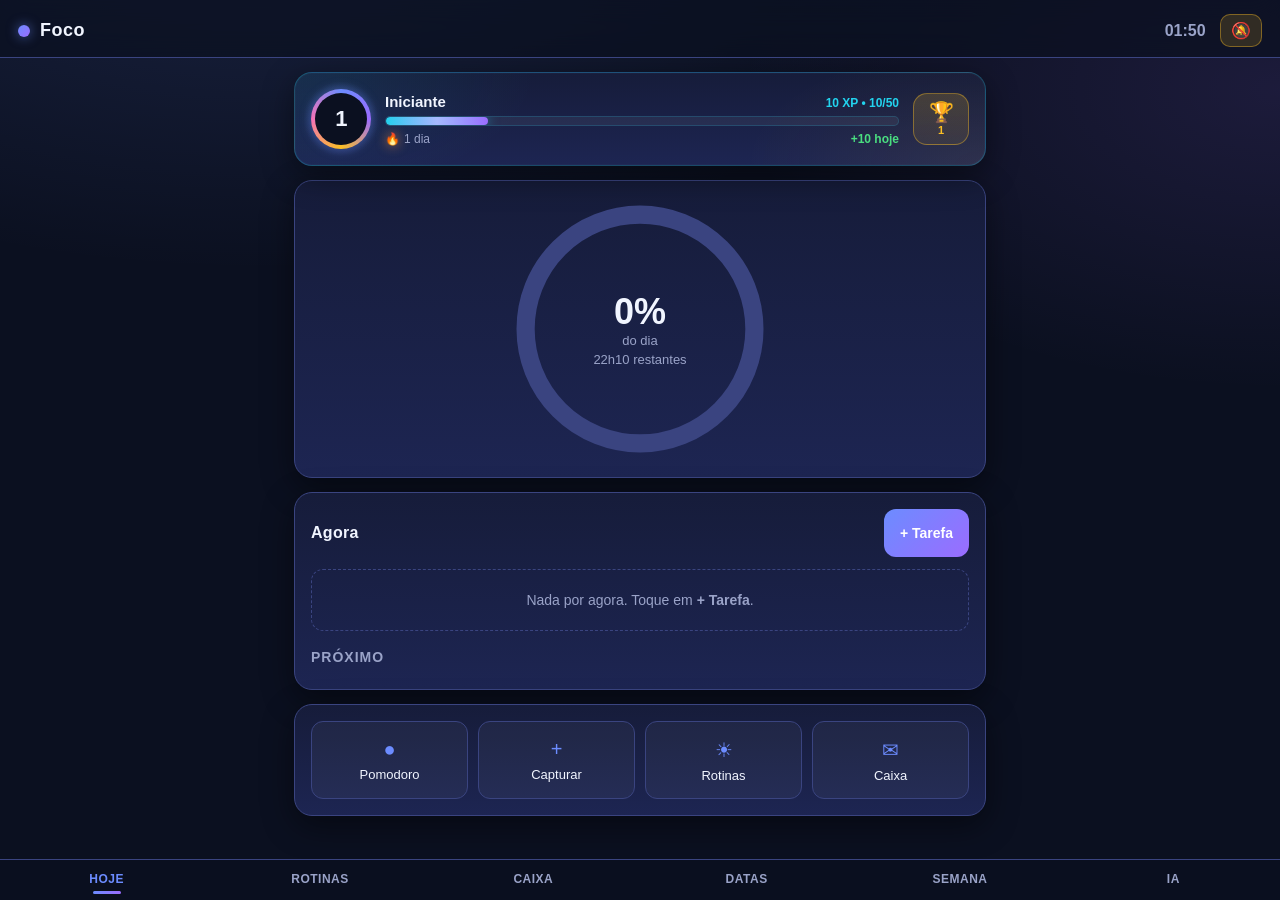
==== index.html @ 81e4d40a "feat(gamificacao): XP, nivel, streak, badges, level-up com confete" ====
<!DOCTYPE html>
<html lang="pt-BR">
<head>
  <meta charset="UTF-8" />
  <meta name="viewport" content="width=device-width, initial-scale=1, viewport-fit=cover" />
  <meta name="theme-color" content="#0f172a" />
  <title>Foco - Calendário TDAH</title>
  <link rel="manifest" href="manifest.json" />
  <link rel="icon" type="image/svg+xml" href="icons/icon.svg" />
  <link rel="apple-touch-icon" href="icons/icon-192.png" />
  <link rel="stylesheet" href="styles.css" />
</head>
<body>
  <header class="topbar">
    <div class="brand">
      <span class="brand-mark"></span>
      <h1>Foco</h1>
    </div>
    <div class="topbar-right">
      <span id="clock" class="clock">--:--</span>
      <button id="notifBtn" class="notif-btn hidden" title="Ativar notificações">🔔</button>
    </div>
  </header>

  <main class="app">
    <!-- Gamificação: nível + XP + streak + badges -->
    <section id="playerCard" class="card player-card" aria-label="Progresso">
      <div class="player-row">
        <div class="player-avatar" id="playerAvatar">
          <span class="pa-level" id="playerLevel">1</span>
          <div class="pa-glow"></div>
        </div>
        <div class="player-info">
          <div class="player-line1">
            <span class="player-name" id="playerTitle">Iniciante</span>
            <span class="player-xp" id="playerXpText">0 XP</span>
          </div>
          <div class="xp-bar"><span id="playerXpFill"></span></div>
          <div class="player-line2">
            <span class="player-streak" id="playerStreak" title="Dias seguidos usando o app"><span class="flame">🔥</span> 0 dias</span>
            <span class="player-today" id="playerToday">+0 hoje</span>
          </div>
        </div>
        <button id="badgesBtn" class="badges-btn" aria-label="Ver conquistas">
          <span class="bb-icon">🏆</span>
          <span class="bb-count" id="badgesCount">0</span>
        </button>
      </div>
    </section>

    <!-- Relógio do dia + tarefa atual -->
    <section class="card time-card" aria-label="Relógio do dia">
      <div class="day-ring-wrap">
        <svg class="day-ring" viewBox="0 0 200 200" aria-hidden="true">
          <circle class="ring-bg" cx="100" cy="100" r="88" />
          <circle id="dayRingFill" class="ring-fill" cx="100" cy="100" r="88" />
        </svg>
        <div class="day-ring-text">
          <div id="dayPercent" class="ring-percent">0%</div>
          <div id="dayLabel" class="ring-label">do dia</div>
          <div id="dayTimeLeft" class="ring-time">--:-- restantes</div>
        </div>
      </div>
    </section>

    <!-- Agora / Próximo -->
    <section class="card agenda-card" aria-label="Agenda de agora">
      <header class="card-head">
        <h2>Agora</h2>
        <button id="newTaskBtn" class="btn-primary" aria-label="Adicionar tarefa">+ Tarefa</button>
      </header>
      <div id="currentTask" class="current-task empty">
        <div class="empty-state">Nada por agora. Toque em <strong>+ Tarefa</strong>.</div>
      </div>

      <h2 class="next-title">Próximo</h2>
      <ul id="nextTasks" class="next-list"></ul>
    </section>

    <!-- Ações rápidas: Pomodoro + Captura -->
    <section class="card actions-card" aria-label="Ações rápidas">
      <div class="actions-grid">
        <button id="pomodoroBtn" class="action-tile" aria-label="Iniciar pomodoro">
          <span class="action-icon">●</span>
          <span class="action-label">Pomodoro</span>
        </button>
        <button id="captureBtn" class="action-tile" aria-label="Capturar pensamento">
          <span class="action-icon">+</span>
          <span class="action-label">Capturar</span>
        </button>
        <button id="routinesBtn" class="action-tile" aria-label="Abrir rotinas">
          <span class="action-icon">☀</span>
          <span class="action-label">Rotinas</span>
        </button>
        <button id="inboxBtn" class="action-tile" aria-label="Abrir caixa de entrada">
          <span class="action-icon">✉</span>
          <span class="action-label">Caixa</span>
        </button>
      </div>
    </section>

    <!-- Rotinas (visível quando aberto) -->
    <section id="routinesPanel" class="card routines-card hidden" aria-label="Rotinas">
      <header class="card-head">
        <h2>Rotinas</h2>
        <button id="addRoutineBtn" class="btn-ghost">+ Item</button>
      </header>
      <div class="routine-block">
        <h3>Manhã</h3>
        <ul id="routineMorning" class="routine-list"></ul>
      </div>
      <div class="routine-block">
        <h3>Tarde</h3>
        <ul id="routineAfternoon" class="routine-list"></ul>
      </div>
      <div class="routine-block">
        <h3>Noite</h3>
        <ul id="routineEvening" class="routine-list"></ul>
      </div>
    </section>

    <!-- Inbox de capturas -->
    <section id="inboxPanel" class="card inbox-card hidden" aria-label="Caixa de entrada">
      <header class="card-head">
        <h2>Caixa de entrada</h2>
        <span id="inboxCount" class="badge">0</span>
      </header>
      <ul id="inboxList" class="inbox-list"></ul>
    </section>

    <!-- IA -->
    <section id="remindersPanel" class="card reminders-card hidden" aria-label="Lembretes de datas">
      <header class="card-head">
        <h2>Lembretes</h2>
        <div style="display:flex;gap:8px;align-items:center;">
          <span id="remindersCount" class="badge">0</span>
          <button id="newReminderBtn" class="btn-primary">+ Lembrete</button>
        </div>
      </header>
      <ul id="remindersList" class="reminders-list"></ul>
    </section>

    <!-- IA -->
    <section id="iaPanel" class="card ia-card hidden" aria-label="Assistente IA">
      <header class="card-head">
        <h2>Assistente</h2>
        <span id="iaStatus" class="badge">pronto</span>
      </header>
      <div class="ia-quick">
        <button class="ia-btn" data-action="now">O que faço agora?</button>
        <button class="ia-btn" data-action="break">Quebrar tarefa</button>
        <button class="ia-btn" data-action="triage">Triar caixa</button>
        <button class="ia-btn" data-action="reflect">Reflexão do dia</button>
      </div>
      <form id="iaForm" class="ia-form">
        <label class="field">
          <span>Pedido livre</span>
          <textarea id="iaPrompt" rows="2" maxlength="500" placeholder="Pergunte, peça ajuda, despeje o que vier."></textarea>
        </label>
        <div class="form-actions">
          <button type="submit" class="btn-primary">Enviar</button>
        </div>
      </form>
      <div id="iaReply" class="ia-reply hidden"></div>

      <div class="ia-history-block">
        <header class="ia-history-head">
          <h3>Histórico recente</h3>
          <button id="clearHistoryBtn" class="btn-ghost btn-mini">Limpar</button>
        </header>
        <ul id="iaHistoryList" class="ia-history-list"></ul>
        <div id="iaHistoryEmpty" class="ia-empty hidden">Nenhuma conversa registrada ainda.</div>
      </div>

      <div class="ia-memory-block">
        <header class="ia-history-head">
          <h3>Memória entre dias</h3>
        </header>
        <ul id="iaMemoryList" class="ia-memory-list"></ul>
        <div id="iaMemoryEmpty" class="ia-empty hidden">A IA ainda não tem memória. Faça uma reflexão ou pergunte algo e ela vai lembrar nas próximas conversas.</div>
      </div>
    </section>

    <!-- Estatísticas da semana -->
    <section id="statsPanel" class="card stats-card hidden" aria-label="Estatísticas da semana"></section>
  </main>

  <!-- Modal de lembrete -->
  <div id="reminderModal" class="modal hidden" role="dialog" aria-modal="true" aria-labelledby="reminderModalTitle">
    <div class="modal-content">
      <header class="modal-head">
        <h2 id="reminderModalTitle">Novo lembrete</h2>
        <button id="reminderModalClose" class="icon-btn" aria-label="Fechar">×</button>
      </header>
      <form id="reminderForm" class="form">
        <label class="field">
          <span>Título</span>
          <input id="reminderTitle" type="text" required maxlength="80" placeholder="Ex: Aniversário do João" />
        </label>
        <label class="field">
          <span>Data</span>
          <input id="reminderDate" type="date" required />
        </label>
        <label class="field">
          <span>Nota (opcional)</span>
          <textarea id="reminderNote" rows="3" maxlength="300" placeholder="Cole aqui a mensagem original ou uma observação."></textarea>
        </label>
        <div class="form-actions">
          <button type="button" id="reminderDelete" class="btn-danger hidden">Excluir</button>
          <button type="submit" class="btn-primary">Salvar</button>
        </div>
      </form>
    </div>
  </div>

  <!-- Modal de tarefa -->
  <div id="taskModal" class="modal hidden" role="dialog" aria-modal="true" aria-labelledby="taskModalTitle">
    <div class="modal-content">
      <header class="modal-head">
        <h2 id="taskModalTitle">Nova tarefa</h2>
        <button id="taskModalClose" class="icon-btn" aria-label="Fechar">×</button>
      </header>
      <form id="taskForm" class="form">
        <label class="field">
          <span>Título</span>
          <input id="taskTitle" type="text" required maxlength="80" placeholder="Ex: Responder e-mails" />
        </label>
        <div class="field-row">
          <label class="field">
            <span>Início</span>
            <input id="taskStart" type="time" required />
          </label>
          <label class="field">
            <span>Duração (min)</span>
            <input id="taskDuration" type="number" min="5" max="480" value="30" required />
          </label>
        </div>
        <label class="field">
          <span>Categoria</span>
          <select id="taskCategory">
            <option value="trabalho">Trabalho</option>
            <option value="estudo">Estudo</option>
            <option value="pessoal">Pessoal</option>
            <option value="saude">Saúde</option>
            <option value="descanso">Descanso</option>
          </select>
        </label>
        <div class="form-actions">
          <button type="button" id="taskDelete" class="btn-danger hidden">Excluir</button>
          <button type="submit" class="btn-primary">Salvar</button>
        </div>
      </form>
    </div>
  </div>

  <!-- Modal de Pomodoro -->
  <div id="pomodoroModal" class="modal hidden" role="dialog" aria-modal="true" aria-labelledby="pomodoroTitle">
    <div class="modal-content">
      <header class="modal-head">
        <h2 id="pomodoroTitle">Pomodoro</h2>
        <button id="pomodoroClose" class="icon-btn" aria-label="Fechar">×</button>
      </header>
      <div class="pomodoro-wrap">
        <div class="pomodoro-task" id="pomodoroTaskLabel">Sem tarefa vinculada</div>
        <div class="pomodoro-time" id="pomodoroTime">25:00</div>
        <div class="pomodoro-controls">
          <button id="pomodoroStart" class="btn-primary">Iniciar</button>
          <button id="pomodoroPause" class="btn-ghost hidden">Pausar</button>
          <button id="pomodoroReset" class="btn-ghost">Zerar</button>
        </div>
        <div class="pomodoro-mode">
          <button data-mode="focus" class="mode-btn active">Foco 25</button>
          <button data-mode="short" class="mode-btn">Pausa 5</button>
          <button data-mode="long" class="mode-btn">Pausa 15</button>
        </div>
      </div>
    </div>
  </div>

  <!-- Modal de badges -->
  <div id="badgesModal" class="modal hidden" role="dialog" aria-modal="true" aria-labelledby="badgesTitle">
    <div class="modal-content">
      <header class="modal-head">
        <h2 id="badgesTitle">Conquistas</h2>
        <button id="badgesModalClose" class="icon-btn" aria-label="Fechar">×</button>
      </header>
      <ul id="badgesList" class="badges-list"></ul>
    </div>
  </div>

  <!-- Container de partículas +XP e confete -->
  <div id="fxLayer" class="fx-layer" aria-hidden="true"></div>

  <!-- Modal de captura -->
  <div id="captureModal" class="modal hidden" role="dialog" aria-modal="true">
    <div class="modal-content">
      <header class="modal-head">
        <h2>Capturar</h2>
        <button id="captureClose" class="icon-btn" aria-label="Fechar">×</button>
      </header>
      <form id="captureForm" class="form">
        <label class="field">
          <span>Pensamento, ideia, lembrete</span>
          <textarea id="captureText" rows="4" maxlength="500" placeholder="Anota aqui sem se preocupar. Você organiza depois." autofocus></textarea>
        </label>
        <div class="form-actions">
          <button type="submit" class="btn-primary">Salvar na caixa</button>
        </div>
      </form>
    </div>
  </div>

  <nav class="tabbar" aria-label="Navegação">
    <button class="tab active" data-tab="agenda">Hoje</button>
    <button class="tab" data-tab="routines">Rotinas</button>
    <button class="tab" data-tab="inbox">Caixa</button>
    <button class="tab" data-tab="reminders">Datas</button>
    <button class="tab" data-tab="stats">Semana</button>
    <button class="tab" data-tab="ia">IA</button>
  </nav>

  <script src="alarm.js"></script>
  <script src="app.js"></script>
</body>
</html>
---- styles.css ----
/* ===== Foco - Calendário TDAH ===== */
/* Mobile-first, alto contraste, áreas de toque grandes */

:root {
  --bg: #0b1020;
  --bg-2: #111733;
  --card: #161c3a;
  --card-2: #1d2552;
  --text: #f1f5ff;
  --muted: #9aa3c8;
  --accent: #6c8cff;
  --accent-2: #9b6cff;
  --good: #4ade80;
  --warn: #fbbf24;
  --bad: #f87171;
  --line: #3a4480;
  --radius: 18px;
  --radius-sm: 12px;
  --shadow: 0 10px 32px rgba(0, 0, 0, 0.45);
  --tap: 48px;
  --pad-sm: 6px 10px;
  --pad-md: 10px 14px;
}

* { box-sizing: border-box; }

html, body {
  margin: 0;
  padding: 0;
  background: var(--bg);
  color: var(--text);
  font-family: -apple-system, BlinkMacSystemFont, "Segoe UI", Roboto, "Helvetica Neue", Arial, sans-serif;
  -webkit-font-smoothing: antialiased;
  -webkit-tap-highlight-color: transparent;
  overscroll-behavior: none;
}

body {
  min-height: 100vh;
  padding-bottom: 80px;
  background:
    radial-gradient(1200px 600px at 20% -10%, rgba(108, 140, 255, 0.15), transparent 60%),
    radial-gradient(900px 500px at 100% 10%, rgba(155, 108, 255, 0.12), transparent 60%),
    var(--bg);
}

/* Topbar */
.topbar {
  position: sticky;
  top: 0;
  z-index: 10;
  display: flex;
  align-items: center;
  justify-content: space-between;
  padding: 14px 18px 10px;
  padding-top: max(14px, env(safe-area-inset-top));
  background: rgba(11, 16, 32, 0.7);
  backdrop-filter: blur(12px);
  -webkit-backdrop-filter: blur(12px);
  border-bottom: 1px solid var(--line);
}
.brand { display: flex; align-items: center; gap: 10px; }
.brand h1 { margin: 0; font-size: 18px; letter-spacing: 0.5px; }
.brand-mark {
  width: 12px; height: 12px; border-radius: 50%;
  background: linear-gradient(135deg, var(--accent), var(--accent-2));
  box-shadow: 0 0 12px rgba(108, 140, 255, 0.6);
  animation: pulse-mark 3s ease-in-out infinite;
}
@keyframes pulse-mark {
  0%, 100% { box-shadow: 0 0 8px rgba(108, 140, 255, 0.5); }
  50% { box-shadow: 0 0 14px rgba(155, 108, 255, 0.7); }
}
.clock { font-variant-numeric: tabular-nums; font-weight: 600; font-size: 16px; color: var(--muted); }
.notif-btn {
  background: rgba(251, 191, 36, 0.15);
  border: 1px solid rgba(251, 191, 36, 0.4);
  border-radius: 10px;
  padding: 6px 10px;
  font-size: 16px;
  cursor: pointer;
  margin-left: 10px;
  color: var(--warn);
}
.notif-btn:active { transform: scale(0.95); }

/* Layout */
.app {
  padding: 14px 14px 0;
  display: flex;
  flex-direction: column;
  gap: 14px;
  max-width: 720px;
  margin: 0 auto;
}

.card {
  background: linear-gradient(180deg, var(--card), var(--card-2));
  border: 1px solid var(--line);
  border-radius: var(--radius);
  padding: 16px;
  box-shadow: var(--shadow);
}

.card-head {
  display: flex;
  align-items: center;
  justify-content: space-between;
  margin-bottom: 12px;
}
.card-head h2 { margin: 0; font-size: 16px; letter-spacing: 0.3px; }
.next-title { margin: 18px 0 8px; font-size: 14px; color: var(--muted); text-transform: uppercase; letter-spacing: 1px; }

/* Relógio do dia */
.time-card { display: flex; align-items: center; justify-content: center; padding: 18px; }
.day-ring-wrap { position: relative; width: 220px; height: 220px; }
.day-ring { width: 100%; height: 100%; transform: rotate(-90deg); }
.ring-bg { fill: none; stroke: var(--line); stroke-width: 14; }
.ring-fill {
  fill: none;
  stroke: url(#none);
  stroke: var(--accent);
  stroke-width: 14;
  stroke-linecap: round;
  stroke-dasharray: 552.92; /* 2*pi*88 */
  stroke-dashoffset: 552.92;
  transition: stroke-dashoffset 1.2s cubic-bezier(0.4, 0, 0.2, 1), stroke 1.2s ease;
  filter: drop-shadow(0 0 8px rgba(108, 140, 255, 0.5));
}
.day-ring-text {
  position: absolute;
  inset: 0;
  display: flex;
  flex-direction: column;
  align-items: center;
  justify-content: center;
  text-align: center;
}
.ring-percent { font-size: 36px; font-weight: 700; font-variant-numeric: tabular-nums; }
.ring-label { color: var(--muted); font-size: 13px; }
.ring-time { margin-top: 4px; font-size: 13px; color: var(--muted); }

/* Agora / Próximo */
.current-task {
  background: rgba(108, 140, 255, 0.08);
  border: 1px solid rgba(108, 140, 255, 0.3);
  border-radius: var(--radius-sm);
  padding: 14px;
  display: flex;
  align-items: center;
  gap: 12px;
}
.current-task.empty { background: transparent; border: 1px dashed var(--line); justify-content: center; }
.current-task .ct-info { flex: 1; min-width: 0; }
.current-task .ct-title { font-weight: 600; font-size: 17px; }
.current-task .ct-meta { color: var(--muted); font-size: 12px; margin-top: 2px; }
.current-task .ct-bar { height: 6px; background: var(--line); border-radius: 99px; overflow: hidden; margin-top: 8px; position: relative; }
.current-task .ct-bar > span {
  display: block;
  height: 100%;
  background: linear-gradient(90deg, var(--accent), var(--accent-2));
  transition: width 0.5s ease;
  position: relative;
  overflow: hidden;
}
.current-task .ct-bar > span::after {
  content: '';
  position: absolute;
  inset: 0;
  background: linear-gradient(90deg, transparent, rgba(255, 255, 255, 0.25), transparent);
  animation: shimmer-bar 2.4s linear infinite;
  animation-play-state: paused;
}
.current-task:not(.empty):not(.done) .ct-bar > span::after {
  animation-play-state: running;
}
@keyframes shimmer-bar {
  from { transform: translateX(-100%); }
  to { transform: translateX(100%); }
}
.current-task.swap { animation: swap-current 0.32s ease-out; }
@keyframes swap-current {
  0% { opacity: 0; transform: translateY(-4px); }
  100% { opacity: 1; transform: translateY(0); }
}
.empty-state { color: var(--muted); font-size: 14px; text-align: center; padding: 8px; }

.next-list { list-style: none; padding: 0; margin: 0; display: flex; flex-direction: column; gap: 8px; }
.next-list li {
  display: flex;
  align-items: center;
  gap: 10px;
  padding: 10px 12px;
  background: rgba(255, 255, 255, 0.03);
  border: 1px solid var(--line);
  border-radius: var(--radius-sm);
  min-height: var(--tap);
}
.next-list .nl-time { color: var(--muted); font-variant-numeric: tabular-nums; font-weight: 600; min-width: 56px; }
.next-list .nl-title { flex: 1; min-width: 0; overflow: hidden; text-overflow: ellipsis; white-space: nowrap; }
.next-list .nl-cat {
  font-size: 11px;
  padding: 3px 8px;
  border-radius: 99px;
  text-transform: uppercase;
  letter-spacing: 0.5px;
}
.cat-trabalho { background: rgba(108, 140, 255, 0.2); color: #b9c8ff; }
.cat-estudo { background: rgba(155, 108, 255, 0.2); color: #d6c2ff; }
.cat-pessoal { background: rgba(74, 222, 128, 0.18); color: #b7f0c9; }
.cat-saude { background: rgba(251, 191, 36, 0.18); color: #fde2a3; }
.cat-descanso { background: rgba(248, 113, 113, 0.18); color: #fbc4c4; }

/* Ações rápidas */
.actions-grid {
  display: grid;
  grid-template-columns: repeat(4, 1fr);
  gap: 10px;
}
.action-tile {
  background: rgba(255, 255, 255, 0.04);
  border: 1px solid var(--line);
  color: var(--text);
  border-radius: var(--radius-sm);
  padding: 14px 6px;
  min-height: 78px;
  display: flex;
  flex-direction: column;
  align-items: center;
  justify-content: center;
  gap: 6px;
  font-size: 13px;
  cursor: pointer;
  transition: transform 0.1s, background 0.2s, border-color 0.2s;
}
.action-tile:hover { background: rgba(108, 140, 255, 0.08); border-color: rgba(108, 140, 255, 0.5); }
.action-tile:active { transform: scale(0.96); background: rgba(108, 140, 255, 0.12); }
.action-icon { font-size: 20px; color: var(--accent); }

/* Rotinas */
.routine-block { margin-bottom: 14px; }
.routine-block h3 { margin: 0 0 8px; font-size: 13px; color: var(--muted); text-transform: uppercase; letter-spacing: 1px; }
.routine-list { list-style: none; padding: 0; margin: 0; display: flex; flex-direction: column; gap: 6px; }
.routine-item {
  display: flex;
  align-items: center;
  gap: 12px;
  padding: 10px 12px;
  background: rgba(255, 255, 255, 0.03);
  border: 1px solid var(--line);
  border-radius: var(--radius-sm);
  min-height: var(--tap);
}
.routine-item .ri-check {
  width: 28px; height: 28px;
  border-radius: 8px;
  border: 2px solid var(--accent);
  background: transparent;
  display: flex; align-items: center; justify-content: center;
  cursor: pointer;
  flex: 0 0 auto;
  transition: all 0.2s ease;
}
.routine-item .ri-check:hover { background: rgba(108, 140, 255, 0.12); }
.routine-item .ri-check:active { transform: scale(0.9); }
.routine-item.done .ri-check {
  background: var(--good);
  border-color: var(--good);
  color: #06210e;
  animation: pop-check 0.3s cubic-bezier(0.34, 1.56, 0.64, 1);
}
.routine-item { transition: opacity 0.3s ease; }
.routine-item.done .ri-text { text-decoration: line-through; color: var(--muted); }
.ri-text { flex: 1; }
.ri-remove { background: none; border: none; color: var(--muted); font-size: 18px; cursor: pointer; padding: 4px 8px; }
.ri-remove:hover { color: var(--bad); }

/* Inbox */
.badge {
  background: var(--accent-2);
  color: white;
  font-size: 12px;
  font-weight: 600;
  padding: 2px 8px;
  border-radius: 99px;
  min-width: 24px;
  text-align: center;
}
.inbox-list { list-style: none; padding: 0; margin: 0; display: flex; flex-direction: column; gap: 8px; }
.inbox-list li {
  display: flex; align-items: center; gap: 10px;
  padding: 10px 12px;
  background: rgba(255, 255, 255, 0.03);
  border: 1px solid var(--line);
  border-radius: var(--radius-sm);
}
.inbox-list .in-text { flex: 1; word-break: break-word; }
.inbox-list .in-actions { display: flex; gap: 6px; }
.inbox-list .in-btn {
  background: rgba(108, 140, 255, 0.15);
  color: var(--accent);
  border: none;
  padding: 6px 10px;
  border-radius: 8px;
  font-size: 12px;
  cursor: pointer;
  transition: all 0.15s ease;
}
.inbox-list .in-btn:hover { background: rgba(108, 140, 255, 0.28); }
.inbox-list .in-btn.danger { background: rgba(248, 113, 113, 0.15); color: var(--bad); }
.inbox-list .in-btn.danger:hover { background: rgba(248, 113, 113, 0.28); }

/* Botões */
.btn-primary, .btn-ghost, .btn-danger {
  border: none;
  border-radius: 12px;
  padding: 10px 16px;
  min-height: var(--tap);
  font-size: 14px;
  font-weight: 600;
  cursor: pointer;
  font-family: inherit;
}
.btn-primary { background: linear-gradient(135deg, var(--accent), var(--accent-2)); color: white; }
.btn-primary:active { transform: scale(0.97); }
.btn-ghost { background: rgba(255, 255, 255, 0.06); color: var(--text); border: 1px solid var(--line); }
.btn-ghost:active { background: rgba(255, 255, 255, 0.12); }
.btn-danger { background: rgba(248, 113, 113, 0.15); color: var(--bad); }
.icon-btn { background: none; border: none; color: var(--muted); font-size: 26px; line-height: 1; cursor: pointer; padding: 4px 10px; }

/* Modal */
.modal {
  position: fixed;
  inset: 0;
  background: rgba(0, 0, 0, 0.6);
  backdrop-filter: blur(4px);
  display: flex;
  align-items: flex-end;
  justify-content: center;
  z-index: 100;
  padding: 0;
  animation: fade 0.2s;
}
.modal.hidden { display: none; }
@keyframes fade { from { opacity: 0; } to { opacity: 1; } }
.modal-content {
  background: var(--card-2);
  width: 100%;
  max-width: 520px;
  border-radius: 22px 22px 0 0;
  padding: 16px 18px 24px;
  padding-bottom: max(24px, env(safe-area-inset-bottom));
  max-height: 90vh;
  overflow-y: auto;
  border: 1px solid var(--line);
  border-bottom: none;
  animation: slide 0.25s ease-out;
}
@keyframes slide { from { transform: translateY(100%); } to { transform: translateY(0); } }
.modal-head { display: flex; align-items: center; justify-content: space-between; margin-bottom: 14px; }
.modal-head h2 { margin: 0; font-size: 17px; }

/* Form */
.form { display: flex; flex-direction: column; gap: 12px; }
.field { display: flex; flex-direction: column; gap: 6px; }
.field > span { font-size: 12px; color: var(--muted); text-transform: uppercase; letter-spacing: 0.6px; }
.field input, .field select, .field textarea {
  background: rgba(0, 0, 0, 0.25);
  color: var(--text);
  border: 1px solid var(--line);
  border-radius: 12px;
  padding: 12px 14px;
  font-size: 15px;
  font-family: inherit;
  min-height: var(--tap);
}
.field textarea { min-height: 96px; resize: vertical; }
.field input:focus, .field select:focus, .field textarea:focus { outline: 2px solid var(--accent); outline-offset: 1px; }
.field-row { display: grid; grid-template-columns: 1fr 1fr; gap: 10px; }
.form-actions { display: flex; gap: 10px; justify-content: flex-end; margin-top: 6px; }
.form-actions .btn-primary { flex: 1; }

/* Pomodoro */
.pomodoro-wrap { display: flex; flex-direction: column; align-items: center; gap: 16px; padding: 8px 0 4px; }
.pomodoro-task { color: var(--muted); font-size: 13px; text-align: center; min-height: 18px; }
.pomodoro-time {
  font-size: 64px;
  font-weight: 700;
  font-variant-numeric: tabular-nums;
  letter-spacing: 2px;
  background: linear-gradient(135deg, var(--accent), var(--accent-2));
  -webkit-background-clip: text;
  background-clip: text;
  -webkit-text-fill-color: transparent;
}
.pomodoro-controls { display: flex; gap: 8px; width: 100%; }
.pomodoro-controls .btn-primary, .pomodoro-controls .btn-ghost { flex: 1; }
.pomodoro-mode { display: flex; gap: 6px; width: 100%; }
.mode-btn {
  flex: 1;
  background: rgba(255, 255, 255, 0.04);
  border: 1px solid var(--line);
  color: var(--muted);
  padding: 8px;
  border-radius: 10px;
  font-size: 12px;
  cursor: pointer;
  transition: all 0.15s ease;
}
.mode-btn:hover { background: rgba(108, 140, 255, 0.08); }
.mode-btn.active { background: rgba(108, 140, 255, 0.2); color: var(--accent); border-color: var(--accent); }

/* Tabbar */
.tabbar {
  position: fixed;
  bottom: 0;
  left: 0;
  right: 0;
  display: flex;
  background: rgba(11, 16, 32, 0.85);
  backdrop-filter: blur(12px);
  -webkit-backdrop-filter: blur(12px);
  border-top: 1px solid var(--line);
  padding-bottom: env(safe-area-inset-bottom);
  z-index: 50;
}
.tab {
  flex: 1;
  background: none;
  border: none;
  color: var(--muted);
  padding: 12px 8px 14px;
  font-size: 12px;
  cursor: pointer;
  font-weight: 600;
  text-transform: uppercase;
  letter-spacing: 0.5px;
  position: relative;
  transition: color 0.25s ease;
}
.tab::after {
  content: '';
  position: absolute;
  left: 50%;
  bottom: 6px;
  width: 0;
  height: 3px;
  background: linear-gradient(90deg, var(--accent), var(--accent-2));
  border-radius: 99px;
  transform: translateX(-50%);
  transition: width 0.3s cubic-bezier(0.4, 0, 0.2, 1), opacity 0.2s;
  opacity: 0;
}
.tab.active { color: var(--accent); }
.tab.active::after { width: 28px; opacity: 1; }
.tab:active { transform: scale(0.97); }

/* Slide-in ao trocar de tab */
.tab-enter { animation: enter-section 0.28s cubic-bezier(0.4, 0, 0.2, 1); }
@keyframes enter-section {
  from { opacity: 0; transform: translateY(10px); }
  to { opacity: 1; transform: translateY(0); }
}

/* Util */
.hidden { display: none !important; }

/* Pop animado do check (rotina + tarefa concluída) */
@keyframes pop-check {
  0% { transform: scale(0.5); }
  60% { transform: scale(1.15); }
  100% { transform: scale(1); }
}

/* Lembretes de data */
.reminders-list { list-style: none; padding: 0; margin: 0; display: flex; flex-direction: column; gap: 8px; }
.reminders-list li {
  display: flex;
  align-items: center;
  gap: 12px;
  padding: 12px;
  background: rgba(255, 255, 255, 0.03);
  border: 1px solid var(--line);
  border-radius: var(--radius-sm);
  min-height: var(--tap);
}
.reminders-list .rm-date {
  flex: 0 0 auto;
  text-align: center;
  background: rgba(108, 140, 255, 0.12);
  border: 1px solid rgba(108, 140, 255, 0.3);
  border-radius: 10px;
  padding: 6px 10px;
  font-variant-numeric: tabular-nums;
  min-width: 64px;
}
.reminders-list .rm-date .rm-day { font-size: 18px; font-weight: 700; line-height: 1; }
.reminders-list .rm-date .rm-month { font-size: 10px; color: var(--muted); text-transform: uppercase; letter-spacing: 0.5px; margin-top: 2px; }
.reminders-list .rm-info { flex: 1; min-width: 0; }
.reminders-list .rm-title { font-weight: 600; font-size: 15px; overflow: hidden; text-overflow: ellipsis; white-space: nowrap; }
.reminders-list .rm-when { color: var(--muted); font-size: 12px; margin-top: 2px; }
.reminders-list .rm-when .urg {
  font-weight: 700;
  padding: 1px 6px;
  border-radius: 99px;
  margin-left: 6px;
}
.urg-today { background: rgba(248, 113, 113, 0.2); color: #fbc4c4; }
.urg-soon { background: rgba(251, 191, 36, 0.2); color: #fde2a3; }
.urg-week { background: rgba(108, 140, 255, 0.2); color: #b9c8ff; }
.urg-far { background: rgba(255, 255, 255, 0.08); color: var(--muted); }
.reminders-list .rm-actions { display: flex; gap: 6px; flex: 0 0 auto; }
.reminders-list .rm-btn {
  background: rgba(108, 140, 255, 0.15);
  color: var(--accent);
  border: none;
  padding: 6px 10px;
  border-radius: 8px;
  font-size: 12px;
  font-weight: 600;
  cursor: pointer;
  transition: all 0.15s ease;
}
.reminders-list .rm-btn:hover { background: rgba(108, 140, 255, 0.28); }
.reminders-list .rm-btn.del { background: rgba(248, 113, 113, 0.15); color: var(--bad); }
.reminders-list .rm-btn.del:hover { background: rgba(248, 113, 113, 0.28); }
.reminders-list .rm-btn:active { transform: scale(0.95); }
.reminders-empty { color: var(--muted); text-align: center; padding: 24px; font-size: 14px; }

/* IA */
.ia-quick {
  display: grid;
  grid-template-columns: 1fr 1fr;
  gap: 8px;
  margin-bottom: 12px;
}
.ia-btn {
  background: rgba(108, 140, 255, 0.1);
  border: 1px solid rgba(108, 140, 255, 0.4);
  color: var(--text);
  padding: 14px 10px;
  border-radius: 12px;
  font-size: 14px;
  font-weight: 600;
  cursor: pointer;
  font-family: inherit;
  min-height: 56px;
  text-align: left;
  transition: all 0.15s ease;
}
.ia-btn:hover { background: rgba(108, 140, 255, 0.18); border-color: var(--accent); }
.ia-btn:active { background: rgba(108, 140, 255, 0.28); transform: scale(0.98); }
.ia-form { display: flex; flex-direction: column; gap: 10px; margin-bottom: 12px; }
.ia-form .field textarea { min-height: 60px; }
.ia-reply {
  background: rgba(155, 108, 255, 0.08);
  border: 1px solid rgba(155, 108, 255, 0.3);
  border-radius: 12px;
  padding: 14px;
  font-size: 14px;
  line-height: 1.55;
  white-space: pre-wrap;
  word-wrap: break-word;
}
.ia-reply.appear { animation: reply-in 0.32s ease-out; }
@keyframes reply-in {
  from { opacity: 0; transform: translateY(8px); }
  to { opacity: 1; transform: translateY(0); }
}
.ia-reply.loading { color: var(--muted); font-style: italic; }
.ia-reply.error { border-color: rgba(248, 113, 113, 0.4); background: rgba(248, 113, 113, 0.08); color: var(--bad); }

/* Cascata suave em listas (entrada de itens) */
@keyframes list-item-in {
  from { opacity: 0; transform: translateY(6px); }
  to { opacity: 1; transform: translateY(0); }
}
.list-anim > * {
  animation: list-item-in 0.22s ease-out both;
}
.list-anim > *:nth-child(1) { animation-delay: 0ms; }
.list-anim > *:nth-child(2) { animation-delay: 30ms; }
.list-anim > *:nth-child(3) { animation-delay: 60ms; }
.list-anim > *:nth-child(4) { animation-delay: 90ms; }
.list-anim > *:nth-child(5) { animation-delay: 120ms; }
.list-anim > *:nth-child(6) { animation-delay: 150ms; }
.list-anim > *:nth-child(n+7) { animation-delay: 180ms; }

/* Histórico de conversas da IA */
.ia-history-block, .ia-memory-block { margin-top: 16px; }
.ia-history-head { display: flex; align-items: center; justify-content: space-between; margin-bottom: 8px; }
.ia-history-head h3 { margin: 0; font-size: 13px; color: var(--muted); text-transform: uppercase; letter-spacing: 1px; }
.btn-mini { padding: 6px 10px; min-height: 32px; font-size: 12px; }
.ia-history-list, .ia-memory-list { list-style: none; padding: 0; margin: 0; display: flex; flex-direction: column; gap: 8px; }
.ia-h-item {
  background: rgba(255, 255, 255, 0.03);
  border: 1px solid var(--line);
  border-radius: var(--radius-sm);
  padding: 10px 12px;
  font-size: 13px;
  transition: background 0.15s ease, border-color 0.15s ease;
}
.ia-h-item:hover { background: rgba(108, 140, 255, 0.06); border-color: rgba(108, 140, 255, 0.3); }
.ia-h-head { display: flex; align-items: center; justify-content: space-between; margin-bottom: 6px; }
.ia-h-tag {
  font-size: 10px;
  text-transform: uppercase;
  letter-spacing: 0.5px;
  padding: 3px 8px;
  border-radius: 99px;
  font-weight: 700;
  background: rgba(108, 140, 255, 0.18);
  color: var(--accent);
}
.ia-h-tag.now { background: rgba(251, 191, 36, 0.2); color: #fde2a3; }
.ia-h-tag.break { background: rgba(248, 113, 113, 0.2); color: #fbc4c4; }
.ia-h-tag.triage { background: rgba(155, 108, 255, 0.2); color: #d6c2ff; }
.ia-h-tag.reflect { background: rgba(74, 222, 128, 0.2); color: #b7f0c9; }
.ia-h-tag.free { background: rgba(108, 140, 255, 0.18); color: #b9c8ff; }
.ia-h-when { color: var(--muted); font-size: 11px; font-variant-numeric: tabular-nums; }
.ia-h-prompt { color: var(--muted); margin-bottom: 4px; line-height: 1.4; word-break: break-word; }
.ia-h-reply { color: var(--text); line-height: 1.5; white-space: pre-wrap; word-wrap: break-word; }
.ia-m-item {
  background: rgba(155, 108, 255, 0.06);
  border: 1px solid rgba(155, 108, 255, 0.2);
  border-radius: var(--radius-sm);
  padding: 8px 12px;
  display: flex;
  gap: 10px;
  font-size: 12px;
  transition: background 0.15s ease, border-color 0.15s ease;
}
.ia-m-item:hover { background: rgba(155, 108, 255, 0.12); border-color: rgba(155, 108, 255, 0.4); }
.ia-m-when {
  flex: 0 0 auto;
  color: var(--muted);
  font-variant-numeric: tabular-nums;
  font-weight: 600;
}
.ia-m-text { color: var(--text); line-height: 1.45; word-break: break-word; }
.ia-empty { color: var(--muted); font-size: 13px; padding: 10px 4px; line-height: 1.5; }

/* Botão de marcar tarefa como concluída (no card "Agora") */
.ct-done-btn {
  flex: 0 0 auto;
  width: 36px;
  height: 36px;
  border-radius: 10px;
  border: 2px solid var(--line);
  background: transparent;
  color: var(--muted);
  font-size: 18px;
  cursor: pointer;
  display: flex;
  align-items: center;
  justify-content: center;
  transition: all 0.2s ease;
}
.ct-done-btn:hover { border-color: var(--accent); color: var(--accent); }
.ct-done-btn:active { transform: scale(0.92); }
.ct-done-btn.done {
  background: var(--good);
  border-color: var(--good);
  color: #06210e;
  animation: pop-check 0.32s cubic-bezier(0.34, 1.56, 0.64, 1);
}
.current-task.done .ct-title { text-decoration: line-through; color: var(--muted); }
.current-task.done .ct-info { opacity: 0.7; }

/* Estatísticas da semana */
.stats-card { display: flex; flex-direction: column; gap: 16px; }
.stat-heatmap {
  display: grid;
  grid-template-columns: repeat(7, 1fr);
  gap: 6px;
  margin-top: 4px;
}
.stat-day {
  display: flex;
  flex-direction: column;
  align-items: center;
  gap: 4px;
}
.stat-day-bar {
  width: 100%;
  height: 56px;
  border-radius: 8px;
  border: 1px solid var(--line);
  transition: transform 0.18s ease, box-shadow 0.18s ease;
  transform-origin: bottom;
  cursor: default;
}
.stat-day:hover .stat-day-bar {
  transform: scaleY(1.05);
  box-shadow: 0 4px 12px rgba(108, 140, 255, 0.25);
}
.stat-day.today .stat-day-bar {
  outline: 2px solid var(--accent);
  outline-offset: 2px;
}
.stat-day-label { font-size: 10px; color: var(--muted); text-transform: uppercase; letter-spacing: 0.5px; font-weight: 600; }
.stat-day-pct { font-size: 11px; color: var(--text); font-variant-numeric: tabular-nums; font-weight: 600; }

.stat-kpis {
  display: grid;
  grid-template-columns: repeat(3, 1fr);
  gap: 8px;
}
.stat-kpi {
  background: rgba(255, 255, 255, 0.04);
  border: 1px solid var(--line);
  border-radius: var(--radius-sm);
  padding: 12px 8px;
  text-align: center;
}
.stat-kpi-num {
  font-size: 20px;
  font-weight: 700;
  font-variant-numeric: tabular-nums;
  color: var(--accent);
  background: linear-gradient(135deg, var(--accent), var(--accent-2));
  -webkit-background-clip: text;
  background-clip: text;
  -webkit-text-fill-color: transparent;
}
.stat-kpi-label { color: var(--muted); font-size: 11px; margin-top: 4px; font-weight: 600; letter-spacing: 0.3px; }

.stat-section { display: flex; flex-direction: column; gap: 8px; }
.stat-section-title {
  margin: 0;
  font-size: 13px;
  color: var(--muted);
  text-transform: uppercase;
  letter-spacing: 1px;
}
.stat-cat-row {
  display: grid;
  grid-template-columns: 88px 1fr 32px;
  align-items: center;
  gap: 10px;
}
.stat-cat-row .nl-cat { text-align: center; }
.stat-cat-bar {
  height: 8px;
  background: var(--line);
  border-radius: 99px;
  overflow: hidden;
  border: 1px solid var(--line);
}
.stat-cat-bar > span {
  display: block;
  height: 100%;
  background: linear-gradient(90deg, var(--accent), var(--accent-2));
  transition: width 0.3s;
}
.stat-cat-count { color: var(--muted); font-size: 13px; text-align: right; font-variant-numeric: tabular-nums; }
.stat-empty { color: var(--muted); font-size: 13px; text-align: center; padding: 8px; }

.stat-legend {
  display: flex;
  flex-wrap: wrap;
  gap: 12px;
  font-size: 11px;
  color: var(--muted);
  padding-top: 8px;
  margin-top: 4px;
  border-top: 1px solid var(--line);
}
.stat-legend-item { display: flex; align-items: center; gap: 5px; }
.stat-legend-dot { width: 10px; height: 10px; border-radius: 3px; display: inline-block; }

@media (min-width: 540px) {
  .actions-grid { grid-template-columns: repeat(4, 1fr); }
  .day-ring-wrap { width: 260px; height: 260px; }
}

/* ===== Gamificação ===== */
:root {
  --xp: #22d3ee;
  --gold: #fbbf24;
  --legend: #f472b6;
}

.player-card {
  background:
    radial-gradient(400px 200px at 0% 0%, rgba(34, 211, 238, 0.10), transparent 60%),
    radial-gradient(400px 200px at 100% 100%, rgba(251, 191, 36, 0.08), transparent 60%),
    linear-gradient(180deg, var(--card), var(--card-2));
  border: 1px solid rgba(34, 211, 238, 0.25);
  box-shadow: 0 10px 32px rgba(0,0,0,0.45), inset 0 0 0 1px rgba(255,255,255,0.02);
  position: relative;
  overflow: hidden;
}
.player-card::before {
  content: '';
  position: absolute;
  inset: -50% -50% auto auto;
  width: 220px; height: 220px;
  background: radial-gradient(circle, rgba(251, 191, 36, 0.12), transparent 70%);
  pointer-events: none;
  animation: player-glow 6s ease-in-out infinite;
}
@keyframes player-glow {
  0%, 100% { transform: scale(1) rotate(0); opacity: 0.7; }
  50%      { transform: scale(1.15) rotate(45deg); opacity: 1; }
}
.player-row { display: flex; align-items: center; gap: 14px; position: relative; z-index: 1; }

.player-avatar {
  position: relative;
  width: 60px; height: 60px;
  border-radius: 50%;
  display: grid; place-items: center;
  background: conic-gradient(from 0deg, var(--accent), var(--accent-2), var(--gold), var(--legend), var(--accent));
  flex-shrink: 0;
  box-shadow: 0 0 18px rgba(108, 140, 255, 0.45);
  animation: avatar-rotate 8s linear infinite;
}
.player-avatar::before {
  content: '';
  position: absolute;
  inset: 4px;
  border-radius: 50%;
  background: var(--bg);
}
.pa-level {
  position: relative;
  z-index: 1;
  font-size: 22px;
  font-weight: 800;
  color: var(--text);
  letter-spacing: -0.5px;
}
.pa-glow {
  position: absolute;
  inset: -8px;
  border-radius: 50%;
  background: radial-gradient(circle, rgba(108, 140, 255, 0.45), transparent 70%);
  z-index: -1;
  animation: avatar-pulse 2.4s ease-in-out infinite;
}
@keyframes avatar-rotate {
  to { filter: hue-rotate(360deg); }
}
@keyframes avatar-pulse {
  0%, 100% { transform: scale(1); opacity: 0.6; }
  50%      { transform: scale(1.15); opacity: 1; }
}
.player-avatar[data-level="1"]  { box-shadow: 0 0 12px rgba(108, 140, 255, 0.4); }
.player-avatar[data-level="2"]  { box-shadow: 0 0 14px rgba(108, 140, 255, 0.5); }
.player-avatar[data-level="3"]  { box-shadow: 0 0 16px rgba(108, 140, 255, 0.6); }
.player-avatar[data-level="4"]  { box-shadow: 0 0 18px rgba(155, 108, 255, 0.6); }
.player-avatar[data-level="5"]  { box-shadow: 0 0 20px rgba(155, 108, 255, 0.7); }
.player-avatar[data-level="6"]  { box-shadow: 0 0 22px rgba(251, 191, 36, 0.7); }
.player-avatar[data-level="7"]  { box-shadow: 0 0 24px rgba(251, 191, 36, 0.8); }
.player-avatar[data-level="8"]  { box-shadow: 0 0 26px rgba(244, 114, 182, 0.75); }
.player-avatar[data-level="9"]  { box-shadow: 0 0 28px rgba(244, 114, 182, 0.85); }
.player-avatar[data-level="10"] { box-shadow: 0 0 32px rgba(244, 114, 182, 0.95); }

.player-info { flex: 1; min-width: 0; display: flex; flex-direction: column; gap: 6px; }
.player-line1 { display: flex; justify-content: space-between; align-items: baseline; gap: 8px; }
.player-name { font-weight: 700; font-size: 15px; color: var(--text); }
.player-xp { font-size: 12px; color: var(--xp); font-weight: 700; font-variant-numeric: tabular-nums; }

.xp-bar {
  position: relative;
  height: 10px;
  background: rgba(255,255,255,0.06);
  border-radius: 99px;
  overflow: hidden;
  border: 1px solid rgba(34, 211, 238, 0.18);
}
.xp-bar > span {
  display: block;
  height: 100%;
  width: 0%;
  background: linear-gradient(90deg, var(--xp), var(--accent), var(--accent-2));
  border-radius: 99px;
  box-shadow: 0 0 12px rgba(34, 211, 238, 0.6);
  transition: width 0.6s cubic-bezier(0.4, 0, 0.2, 1);
  position: relative;
  overflow: hidden;
}
.xp-bar > span::after {
  content: '';
  position: absolute;
  inset: 0;
  background: linear-gradient(90deg, transparent, rgba(255,255,255,0.4), transparent);
  animation: xp-shine 2.2s linear infinite;
}
@keyframes xp-shine {
  from { transform: translateX(-100%); }
  to   { transform: translateX(100%); }
}

.player-line2 {
  display: flex;
  justify-content: space-between;
  align-items: center;
  gap: 8px;
  font-size: 12px;
  color: var(--muted);
}
.player-streak { display: inline-flex; align-items: center; gap: 4px; }
.player-streak .flame {
  filter: drop-shadow(0 0 6px rgba(251, 146, 60, 0.7));
  animation: flame-flicker 1.8s ease-in-out infinite;
}
@keyframes flame-flicker {
  0%, 100% { transform: scale(1) rotate(-2deg); }
  50%      { transform: scale(1.18) rotate(2deg); }
}
.player-today { font-weight: 600; color: var(--good); }

.badges-btn {
  flex-shrink: 0;
  background: linear-gradient(180deg, rgba(251, 191, 36, 0.18), rgba(251, 191, 36, 0.08));
  border: 1px solid rgba(251, 191, 36, 0.4);
  border-radius: 14px;
  padding: 8px 10px;
  display: flex; flex-direction: column; align-items: center; gap: 2px;
  cursor: pointer;
  color: var(--gold);
  min-width: 56px;
  transition: transform 0.15s ease, box-shadow 0.15s ease;
}
.badges-btn:hover { transform: translateY(-2px); box-shadow: 0 6px 16px rgba(251, 191, 36, 0.25); }
.badges-btn:active { transform: scale(0.95); }
.bb-icon { font-size: 20px; line-height: 1; }
.bb-count {
  font-size: 11px;
  font-weight: 800;
  color: var(--gold);
  font-variant-numeric: tabular-nums;
}

/* ===== Modal de badges ===== */
.badges-list {
  list-style: none;
  padding: 0; margin: 0;
  display: grid;
  grid-template-columns: 1fr;
  gap: 8px;
  max-height: 70vh;
  overflow-y: auto;
}
.badge-row {
  display: flex;
  align-items: center;
  gap: 12px;
  padding: 10px 12px;
  border-radius: 12px;
  background: rgba(255,255,255,0.03);
  border: 1px solid rgba(255,255,255,0.06);
  opacity: 0.4;
  transition: opacity 0.3s ease;
}
.badge-row.earned { opacity: 1; border-color: rgba(251, 191, 36, 0.4); background: rgba(251, 191, 36, 0.06); }
.badge-icon {
  font-size: 24px;
  width: 36px; height: 36px;
  display: grid; place-items: center;
  background: rgba(0,0,0,0.2);
  border-radius: 50%;
}
.badge-row.earned .badge-icon { animation: badge-glow 2s ease-in-out infinite; }
@keyframes badge-glow {
  0%, 100% { box-shadow: 0 0 0 rgba(251, 191, 36, 0.4); }
  50%      { box-shadow: 0 0 16px rgba(251, 191, 36, 0.6); }
}
.badge-info { flex: 1; min-width: 0; }
.badge-name { font-weight: 700; font-size: 14px; }
.badge-desc { font-size: 12px; color: var(--muted); margin-top: 2px; }

/* ===== +XP flutuante ===== */
.fx-layer {
  position: fixed;
  inset: 0;
  pointer-events: none;
  z-index: 1000;
  overflow: hidden;
}
.xp-float {
  position: absolute;
  transform: translate(-50%, -50%);
  display: flex; flex-direction: column; align-items: center;
  pointer-events: none;
  animation: xp-float-up 1.5s cubic-bezier(0.34, 1.56, 0.64, 1) forwards;
  filter: drop-shadow(0 0 8px rgba(34, 211, 238, 0.8));
}
.xp-float .xf-amt {
  font-size: 28px;
  font-weight: 900;
  color: var(--xp);
  letter-spacing: -0.5px;
  text-shadow: 0 2px 8px rgba(0,0,0,0.6);
}
.xp-float .xf-lbl {
  font-size: 11px;
  font-weight: 700;
  color: var(--text);
  text-transform: uppercase;
  letter-spacing: 1px;
  background: rgba(34, 211, 238, 0.2);
  border: 1px solid rgba(34, 211, 238, 0.5);
  padding: 2px 8px;
  border-radius: 99px;
  margin-top: 2px;
}
@keyframes xp-float-up {
  0%   { opacity: 0; transform: translate(-50%, -50%) scale(0.5); }
  20%  { opacity: 1; transform: translate(-50%, -80%) scale(1.2); }
  100% { opacity: 0; transform: translate(-50%, -180%) scale(0.9); }
}

/* ===== Level-up overlay ===== */
.levelup-overlay {
  position: fixed;
  inset: 0;
  display: grid;
  place-items: center;
  z-index: 1001;
  pointer-events: none;
  animation: lu-fade-in 0.3s ease;
}
.lu-burst {
  position: absolute;
  inset: 0;
  background: radial-gradient(circle at center, rgba(108, 140, 255, 0.4), transparent 60%);
  animation: lu-burst-anim 1.8s ease-out forwards;
}
@keyframes lu-burst-anim {
  0%   { transform: scale(0); opacity: 1; }
  100% { transform: scale(2.5); opacity: 0; }
}
.lu-card {
  position: relative;
  background: linear-gradient(180deg, rgba(22, 28, 58, 0.95), rgba(29, 37, 82, 0.95));
  border: 1px solid rgba(251, 191, 36, 0.5);
  border-radius: 20px;
  padding: 22px 28px;
  text-align: center;
  box-shadow: 0 20px 60px rgba(0,0,0,0.6), 0 0 40px rgba(251, 191, 36, 0.4);
  animation: lu-card-pop 0.6s cubic-bezier(0.34, 1.56, 0.64, 1) forwards;
  backdrop-filter: blur(8px);
}
@keyframes lu-card-pop {
  0%   { transform: scale(0) rotate(-20deg); opacity: 0; }
  60%  { transform: scale(1.15) rotate(5deg); opacity: 1; }
  100% { transform: scale(1) rotate(0); }
}
.lu-icon {
  font-size: 48px;
  animation: lu-icon-spin 1.6s ease-out;
}
@keyframes lu-icon-spin {
  from { transform: rotate(-180deg) scale(0); }
  to   { transform: rotate(0) scale(1); }
}
.lu-pre { font-size: 12px; text-transform: uppercase; letter-spacing: 2px; color: var(--muted); margin-top: 6px; }
.lu-lvl {
  font-size: 32px;
  font-weight: 900;
  background: linear-gradient(135deg, var(--gold), var(--legend));
  -webkit-background-clip: text;
  background-clip: text;
  color: transparent;
  margin-top: 4px;
}
.lu-title {
  font-size: 16px;
  font-weight: 700;
  color: var(--text);
  margin-top: 6px;
}
@keyframes lu-fade-in { from { opacity: 0; } to { opacity: 1; } }

/* ===== Confete ===== */
.confetti {
  position: fixed;
  top: -10px;
  width: 8px;
  height: 14px;
  border-radius: 2px;
  pointer-events: none;
  animation: confetti-fall linear forwards;
  z-index: 1000;
}
@keyframes confetti-fall {
  0%   { transform: translateY(0) rotate(0); opacity: 1; }
  100% { transform: translateY(110vh) rotate(720deg); opacity: 0.7; }
}

/* ===== Toast de badge conquistado ===== */
.badge-toast {
  position: fixed;
  bottom: 100px;
  left: 50%;
  transform: translateX(-50%);
  display: flex;
  align-items: center;
  gap: 10px;
  background: linear-gradient(180deg, rgba(22, 28, 58, 0.98), rgba(29, 37, 82, 0.98));
  border: 1px solid rgba(251, 191, 36, 0.5);
  border-radius: 14px;
  padding: 10px 16px;
  box-shadow: 0 10px 32px rgba(0,0,0,0.5), 0 0 24px rgba(251, 191, 36, 0.3);
  z-index: 1002;
  animation: badge-toast-in 0.4s cubic-bezier(0.34, 1.56, 0.64, 1), badge-toast-out 0.4s ease-in 2.6s forwards;
  backdrop-filter: blur(8px);
}
@keyframes badge-toast-in {
  from { transform: translateX(-50%) translateY(40px); opacity: 0; }
  to   { transform: translateX(-50%) translateY(0); opacity: 1; }
}
@keyframes badge-toast-out {
  to { transform: translateX(-50%) translateY(40px); opacity: 0; }
}
.bt-icon { font-size: 28px; }
.bt-text { display: flex; flex-direction: column; }
.bt-name { font-weight: 800; color: var(--gold); }
.bt-desc { font-size: 12px; color: var(--muted); }

/* ===== Hover mais agressivo nos botões de ação ===== */
.action-tile {
  transition: transform 0.18s ease, box-shadow 0.18s ease, background 0.18s ease;
}
.action-tile:hover {
  transform: translateY(-3px) scale(1.04);
  box-shadow: 0 8px 22px rgba(108, 140, 255, 0.25);
  background: rgba(108, 140, 255, 0.12);
}
.action-tile:active {
  transform: scale(0.96);
}

/* Anel do dia com glow mais forte + pulsação */
.day-ring-wrap {
  transition: filter 0.3s ease;
}
.day-ring-wrap:hover { filter: brightness(1.1); }
.ring-fill {
  filter: drop-shadow(0 0 8px currentColor);
}

/* Botão de tarefa cumprida — pop mais agressivo */
.ct-done-btn {
  transition: transform 0.2s ease, box-shadow 0.2s ease;
}
.ct-done-btn:hover {
  transform: scale(1.15);
  box-shadow: 0 0 16px rgba(74, 222, 128, 0.6);
}
.ct-done-btn.done {
  background: rgba(74, 222, 128, 0.2);
  color: var(--good);
  box-shadow: 0 0 14px rgba(74, 222, 128, 0.4);
}
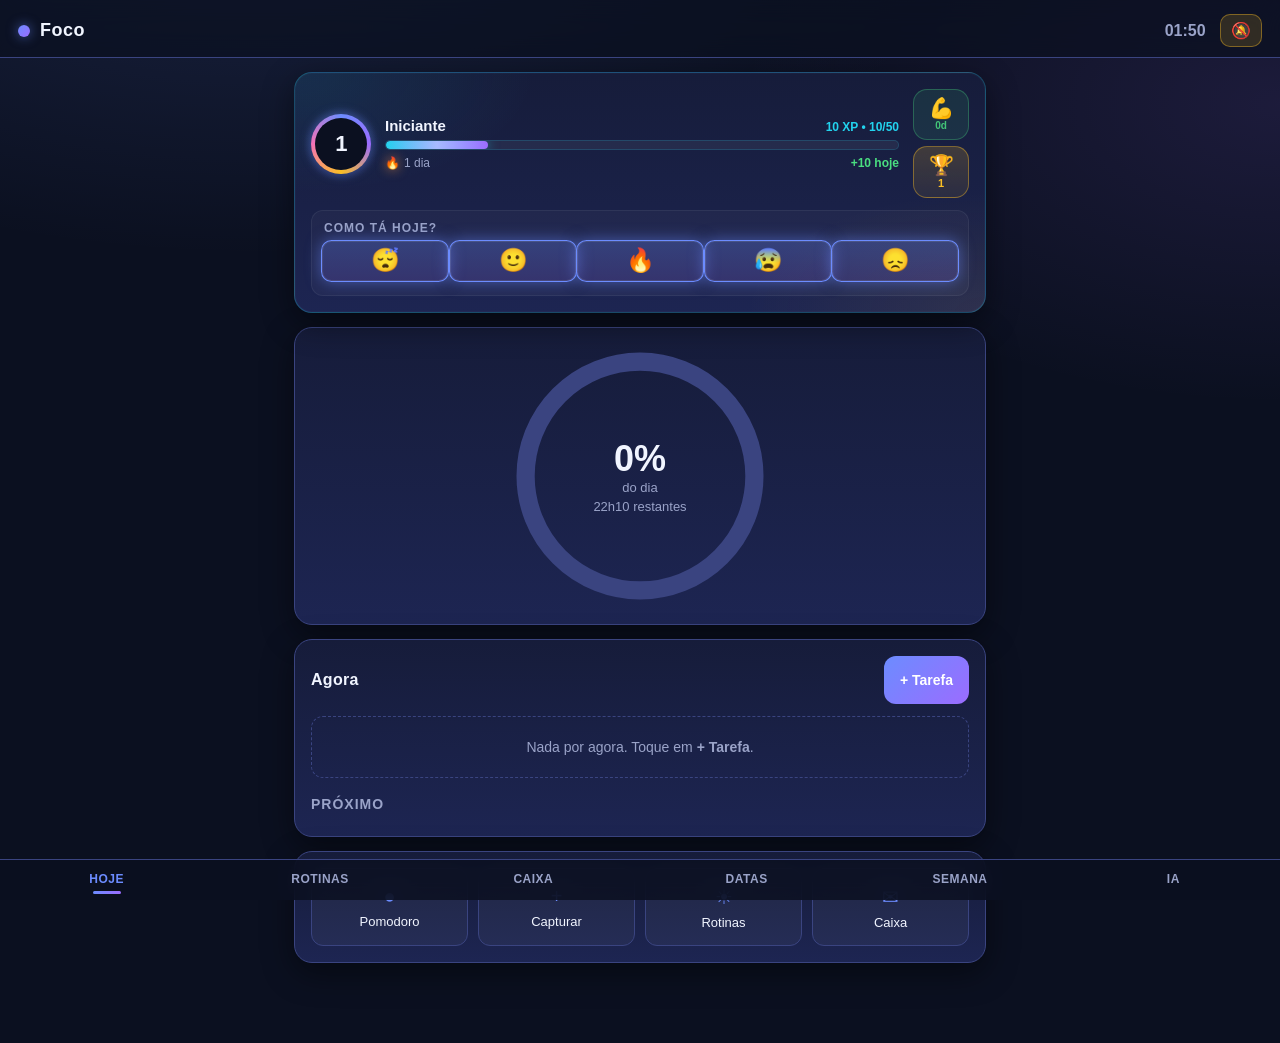
==== commit d6ae66ca: "feat(mood+gym): humor diario (5 emojis) + academia com streak proprio + integracao no heatmap" ====
--- a/index.html
+++ b/index.html
@@ -41,10 +41,31 @@
             <span class="player-today" id="playerToday">+0 hoje</span>
           </div>
         </div>
-        <button id="badgesBtn" class="badges-btn" aria-label="Ver conquistas">
-          <span class="bb-icon">🏆</span>
-          <span class="bb-count" id="badgesCount">0</span>
-        </button>
+        <div class="player-actions">
+          <button id="gymBtn" class="gym-btn" aria-label="Marcar academia" title="Marcar academia de hoje">
+            <span class="gb-icon">💪</span>
+            <span class="gb-streak" id="gymStreak">0d</span>
+          </button>
+          <button id="badgesBtn" class="badges-btn" aria-label="Ver conquistas">
+            <span class="bb-icon">🏆</span>
+            <span class="bb-count" id="badgesCount">0</span>
+          </button>
+        </div>
+      </div>
+
+      <!-- Seletor de humor diário -->
+      <div class="mood-block">
+        <div class="mood-head">
+          <span class="mh-label">Como tá hoje?</span>
+          <span class="mh-current" id="moodCurrent"></span>
+        </div>
+        <div class="mood-row" id="moodRow" role="radiogroup" aria-label="Selecione como está se sentindo hoje">
+          <button class="mood-btn" data-mood="tired"   role="radio" aria-label="Cansado">😴</button>
+          <button class="mood-btn" data-mood="ok"      role="radio" aria-label="Bem">🙂</button>
+          <button class="mood-btn" data-mood="focused" role="radio" aria-label="Focado">🔥</button>
+          <button class="mood-btn" data-mood="anxious" role="radio" aria-label="Ansioso">😰</button>
+          <button class="mood-btn" data-mood="low"     role="radio" aria-label="Pra baixo">😞</button>
+        </div>
       </div>
     </section>
 
--- a/styles.css
+++ b/styles.css
@@ -1156,3 +1156,168 @@
   color: var(--good);
   box-shadow: 0 0 14px rgba(74, 222, 128, 0.4);
 }
+
+.ct-actions {
+  display: flex;
+  align-items: center;
+  gap: 6px;
+  flex-shrink: 0;
+}
+.ct-undo-btn {
+  width: 36px;
+  height: 36px;
+  border-radius: 50%;
+  background: rgba(248, 113, 113, 0.12);
+  border: 1px solid rgba(248, 113, 113, 0.35);
+  color: var(--bad);
+  font-size: 18px;
+  font-weight: 700;
+  cursor: pointer;
+  display: grid;
+  place-items: center;
+  padding: 0;
+  line-height: 1;
+  animation: undo-pop 0.3s cubic-bezier(0.34, 1.56, 0.64, 1);
+  transition: transform 0.15s ease, background 0.15s ease;
+}
+.ct-undo-btn:hover { background: rgba(248, 113, 113, 0.22); transform: scale(1.12); }
+.ct-undo-btn:active { transform: scale(0.9); }
+@keyframes undo-pop {
+  from { transform: scale(0); opacity: 0; }
+  to   { transform: scale(1); opacity: 1; }
+}
+
+/* ===== Player actions (academia + badges lado a lado) ===== */
+.player-actions {
+  flex-shrink: 0;
+  display: flex;
+  flex-direction: column;
+  align-items: center;
+  gap: 6px;
+}
+.gym-btn {
+  display: flex;
+  align-items: center;
+  gap: 4px;
+  background: rgba(74, 222, 128, 0.10);
+  border: 1px solid rgba(74, 222, 128, 0.3);
+  border-radius: 14px;
+  padding: 8px 10px;
+  cursor: pointer;
+  color: var(--good);
+  min-width: 56px;
+  font-size: 11px;
+  font-weight: 800;
+  font-variant-numeric: tabular-nums;
+  flex-direction: column;
+  gap: 2px;
+  transition: transform 0.15s ease, box-shadow 0.15s ease, background 0.2s ease;
+}
+.gym-btn:hover { transform: translateY(-2px); box-shadow: 0 6px 16px rgba(74, 222, 128, 0.22); }
+.gym-btn:active { transform: scale(0.92); }
+.gym-btn.done {
+  background: linear-gradient(180deg, rgba(74, 222, 128, 0.25), rgba(74, 222, 128, 0.12));
+  border-color: rgba(74, 222, 128, 0.6);
+  box-shadow: 0 0 14px rgba(74, 222, 128, 0.35), inset 0 0 0 1px rgba(255,255,255,0.05);
+  animation: gym-pulse 2s ease-in-out infinite;
+}
+@keyframes gym-pulse {
+  0%, 100% { box-shadow: 0 0 12px rgba(74, 222, 128, 0.35); }
+  50%      { box-shadow: 0 0 22px rgba(74, 222, 128, 0.6); }
+}
+.gb-icon { font-size: 20px; line-height: 1; }
+.gb-streak { font-size: 10px; color: var(--good); opacity: 0.85; }
+.gym-btn.done .gb-icon { animation: gym-flex 2.2s ease-in-out infinite; }
+@keyframes gym-flex {
+  0%, 100% { transform: scale(1) rotate(0); }
+  50%      { transform: scale(1.18) rotate(-6deg); }
+}
+
+.badges-btn { min-width: 56px; }
+
+/* ===== Humor diário ===== */
+.mood-block {
+  position: relative;
+  z-index: 1;
+  margin-top: 12px;
+  padding: 10px 12px 12px;
+  border-radius: 12px;
+  background: rgba(255,255,255,0.03);
+  border: 1px solid rgba(255,255,255,0.06);
+}
+.mood-head {
+  display: flex;
+  justify-content: space-between;
+  align-items: baseline;
+  margin-bottom: 8px;
+  font-size: 12px;
+}
+.mh-label { color: var(--muted); text-transform: uppercase; letter-spacing: 1px; font-weight: 600; }
+.mh-current { color: var(--text); font-weight: 700; font-size: 13px; }
+.mood-row {
+  display: flex;
+  gap: 6px;
+}
+.mood-btn {
+  flex: 1;
+  background: rgba(255,255,255,0.04);
+  border: 1px solid rgba(255,255,255,0.08);
+  border-radius: 10px;
+  padding: 8px 0;
+  font-size: 22px;
+  cursor: pointer;
+  transition: transform 0.18s ease, background 0.18s ease, border-color 0.18s ease, box-shadow 0.18s ease;
+  position: relative;
+  line-height: 1;
+}
+.mood-btn:hover {
+  transform: translateY(-3px) scale(1.08);
+  background: rgba(255,255,255,0.08);
+}
+.mood-btn.selected {
+  background: linear-gradient(180deg, rgba(108, 140, 255, 0.25), rgba(155, 108, 255, 0.15));
+  border-color: var(--accent);
+  box-shadow: 0 0 14px rgba(108, 140, 255, 0.5), inset 0 0 0 1px rgba(255,255,255,0.1);
+  transform: translateY(-2px) scale(1.05);
+  animation: mood-pulse 1.6s ease-in-out infinite;
+}
+@keyframes mood-pulse {
+  0%, 100% { box-shadow: 0 0 12px rgba(108, 140, 255, 0.4); }
+  50%      { box-shadow: 0 0 22px rgba(155, 108, 255, 0.65); }
+}
+
+/* ===== Heatmap com humor e academia ===== */
+.stat-day {
+  position: relative;
+}
+.stat-day-flair {
+  position: absolute;
+  top: 4px;
+  left: 50%;
+  transform: translateX(-50%);
+  display: flex;
+  gap: 2px;
+  z-index: 2;
+  pointer-events: none;
+}
+.stat-day-mood {
+  font-size: 14px;
+  filter: drop-shadow(0 0 4px currentColor);
+}
+.stat-day-gym {
+  font-size: 11px;
+}
+.stat-day.has-mood .stat-day-label { margin-top: 12px; }
+.stat-day.has-gym .stat-day-bar::after {
+  content: '';
+  position: absolute;
+  inset: -2px;
+  border-radius: 4px;
+  border: 2px solid rgba(74, 222, 128, 0.5);
+  pointer-events: none;
+  animation: gym-border-pulse 2s ease-in-out infinite;
+}
+@keyframes gym-border-pulse {
+  0%, 100% { opacity: 0.6; }
+  50%      { opacity: 1; }
+}
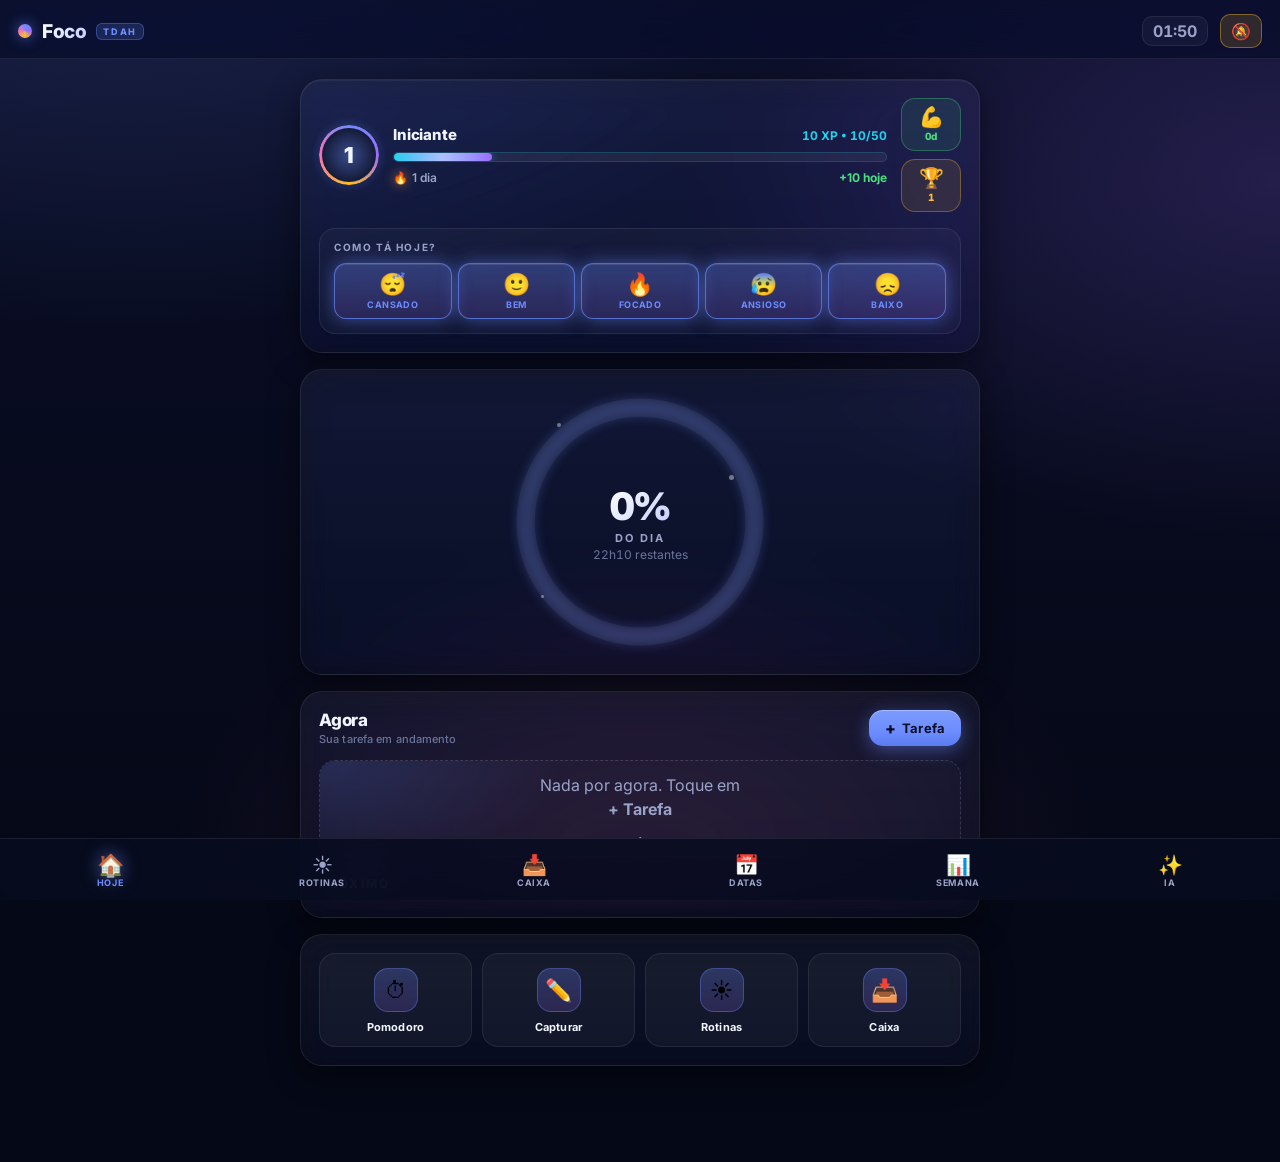
==== commit ebb4c117: "v3: rewrite visual (glass, gradient, premium feel) - index.html: nova estrutura .page[data-page] + b" ====
--- a/index.html
+++ b/index.html
@@ -3,18 +3,27 @@
 <head>
   <meta charset="UTF-8" />
   <meta name="viewport" content="width=device-width, initial-scale=1, viewport-fit=cover" />
-  <meta name="theme-color" content="#0f172a" />
+  <meta name="theme-color" content="#0a0e27" />
+  <meta name="description" content="Foco - Calendário TDAH: agenda, pomodoro, rotinas, humor, academia e assistente IA." />
   <title>Foco - Calendário TDAH</title>
   <link rel="manifest" href="manifest.json" />
   <link rel="icon" type="image/svg+xml" href="icons/icon.svg" />
   <link rel="apple-touch-icon" href="icons/icon-192.png" />
+  <link rel="preconnect" href="https://fonts.googleapis.com" />
+  <link rel="preconnect" href="https://fonts.gstatic.com" crossorigin />
+  <link href="https://fonts.googleapis.com/css2?family=Inter:wght@400;500;600;700;800;900&display=swap" rel="stylesheet" />
   <link rel="stylesheet" href="styles.css" />
 </head>
 <body>
+  <!-- FX layer (level-up overlay, confete, badges toast, xp flutuante) -->
+  <div id="fxLayer" class="fx-layer" aria-hidden="true"></div>
+
+  <!-- Topbar -->
   <header class="topbar">
     <div class="brand">
       <span class="brand-mark"></span>
       <h1>Foco</h1>
+      <span class="brand-tag">TDAH</span>
     </div>
     <div class="topbar-right">
       <span id="clock" class="clock">--:--</span>
@@ -23,218 +32,243 @@
   </header>
 
   <main class="app">
-    <!-- Gamificação: nível + XP + streak + badges -->
-    <section id="playerCard" class="card player-card" aria-label="Progresso">
-      <div class="player-row">
-        <div class="player-avatar" id="playerAvatar">
-          <span class="pa-level" id="playerLevel">1</span>
-          <div class="pa-glow"></div>
-        </div>
-        <div class="player-info">
-          <div class="player-line1">
-            <span class="player-name" id="playerTitle">Iniciante</span>
-            <span class="player-xp" id="playerXpText">0 XP</span>
-          </div>
-          <div class="xp-bar"><span id="playerXpFill"></span></div>
-          <div class="player-line2">
-            <span class="player-streak" id="playerStreak" title="Dias seguidos usando o app"><span class="flame">🔥</span> 0 dias</span>
-            <span class="player-today" id="playerToday">+0 hoje</span>
-          </div>
-        </div>
-        <div class="player-actions">
-          <button id="gymBtn" class="gym-btn" aria-label="Marcar academia" title="Marcar academia de hoje">
-            <span class="gb-icon">💪</span>
-            <span class="gb-streak" id="gymStreak">0d</span>
-          </button>
-          <button id="badgesBtn" class="badges-btn" aria-label="Ver conquistas">
-            <span class="bb-icon">🏆</span>
-            <span class="bb-count" id="badgesCount">0</span>
-          </button>
-        </div>
-      </div>
-
-      <!-- Seletor de humor diário -->
-      <div class="mood-block">
-        <div class="mood-head">
-          <span class="mh-label">Como tá hoje?</span>
-          <span class="mh-current" id="moodCurrent"></span>
-        </div>
-        <div class="mood-row" id="moodRow" role="radiogroup" aria-label="Selecione como está se sentindo hoje">
-          <button class="mood-btn" data-mood="tired"   role="radio" aria-label="Cansado">😴</button>
-          <button class="mood-btn" data-mood="ok"      role="radio" aria-label="Bem">🙂</button>
-          <button class="mood-btn" data-mood="focused" role="radio" aria-label="Focado">🔥</button>
-          <button class="mood-btn" data-mood="anxious" role="radio" aria-label="Ansioso">😰</button>
-          <button class="mood-btn" data-mood="low"     role="radio" aria-label="Pra baixo">😞</button>
+
+    <!-- ====== PÁGINA: HOJE ====== -->
+    <section class="page page-today" data-page="agenda">
+
+      <!-- Gamificação (nível + XP + streak + academia + badges) -->
+      <section id="playerCard" class="card glass player-card" aria-label="Seu progresso">
+        <div class="player-row">
+          <div class="player-avatar" id="playerAvatar" data-level="1">
+            <div class="pa-ring"></div>
+            <span class="pa-level" id="playerLevel">1</span>
+            <div class="pa-glow"></div>
+          </div>
+          <div class="player-info">
+            <div class="player-line1">
+              <span class="player-name" id="playerTitle">Iniciante</span>
+              <span class="player-xp" id="playerXpText">0 XP</span>
+            </div>
+            <div class="xp-bar"><span id="playerXpFill"></span></div>
+            <div class="player-line2">
+              <span class="player-streak" id="playerStreak" title="Dias seguidos"><span class="flame">🔥</span> <span id="streakNum">0</span> dias</span>
+              <span class="player-today" id="playerToday">+0 hoje</span>
+            </div>
+          </div>
+          <div class="player-actions">
+            <button id="gymBtn" class="gym-btn" aria-label="Marcar academia" title="Marcar academia de hoje">
+              <span class="gb-icon">💪</span>
+              <span class="gb-streak" id="gymStreak">0d</span>
+            </button>
+            <button id="badgesBtn" class="badges-btn" aria-label="Ver conquistas">
+              <span class="bb-icon">🏆</span>
+              <span class="bb-count" id="badgesCount">0</span>
+            </button>
+          </div>
+        </div>
+
+        <!-- Humor diário -->
+        <div class="mood-block">
+          <div class="mood-head">
+            <span class="mh-label">Como tá hoje?</span>
+            <span class="mh-current" id="moodCurrent"></span>
+          </div>
+          <div class="mood-row" id="moodRow" role="radiogroup" aria-label="Selecione como está se sentindo hoje">
+            <button class="mood-btn" data-mood="tired"   role="radio" aria-label="Cansado"><span class="me">😴</span><span class="ml">Cansado</span></button>
+            <button class="mood-btn" data-mood="ok"      role="radio" aria-label="Bem"><span class="me">🙂</span><span class="ml">Bem</span></button>
+            <button class="mood-btn" data-mood="focused" role="radio" aria-label="Focado"><span class="me">🔥</span><span class="ml">Focado</span></button>
+            <button class="mood-btn" data-mood="anxious" role="radio" aria-label="Ansioso"><span class="me">😰</span><span class="ml">Ansioso</span></button>
+            <button class="mood-btn" data-mood="low"     role="radio" aria-label="Pra baixo"><span class="me">😞</span><span class="ml">Baixo</span></button>
+          </div>
+        </div>
+      </section>
+
+      <!-- Anel do dia -->
+      <section class="card glass time-card" aria-label="Relógio do dia">
+        <div class="day-ring-wrap">
+          <svg class="day-ring" viewBox="0 0 200 200" aria-hidden="true">
+            <circle class="ring-bg" cx="100" cy="100" r="88" />
+            <circle id="dayRingFill" class="ring-fill" cx="100" cy="100" r="88" />
+            <circle id="dayRingPulse" class="ring-pulse" cx="100" cy="100" r="88" />
+          </svg>
+          <div class="day-ring-text">
+            <div id="dayPercent" class="ring-percent">0%</div>
+            <div id="dayLabel" class="ring-label">do dia</div>
+            <div id="dayTimeLeft" class="ring-time">--:-- restantes</div>
+          </div>
+          <div class="day-ring-stars">
+            <div class="drs-star"></div>
+            <div class="drs-star"></div>
+            <div class="drs-star"></div>
+          </div>
+        </div>
+      </section>
+
+      <!-- Agenda -->
+      <section class="card glass agenda-card" aria-label="Agenda de agora">
+        <header class="card-head">
+          <div>
+            <h2>Agora</h2>
+            <span class="card-sub">Sua tarefa em andamento</span>
+          </div>
+          <button id="newTaskBtn" class="btn-primary" aria-label="Adicionar tarefa">
+            <span class="bpi-icon">+</span><span class="bpi-lbl">Tarefa</span>
+          </button>
+        </header>
+        <div id="currentTask" class="current-task empty">
+          <div class="empty-state">
+            <div class="es-icon">🎯</div>
+            <div class="es-text">Nada por agora.</div>
+            <div class="es-sub">Toque em <strong>+ Tarefa</strong> pra começar.</div>
+          </div>
+        </div>
+
+        <h2 class="next-title">Próximo</h2>
+        <ul id="nextTasks" class="next-list"></ul>
+      </section>
+
+      <!-- Ações rápidas -->
+      <section class="card glass actions-card" aria-label="Ações rápidas">
+        <div class="actions-grid">
+          <button id="pomodoroBtn" class="action-tile" aria-label="Abrir pomodoro">
+            <span class="action-icon-wrap"><span class="action-icon">⏱</span></span>
+            <span class="action-label">Pomodoro</span>
+          </button>
+          <button id="captureBtn" class="action-tile" aria-label="Capturar pensamento">
+            <span class="action-icon-wrap"><span class="action-icon">✏️</span></span>
+            <span class="action-label">Capturar</span>
+          </button>
+          <button id="routinesBtn" class="action-tile" aria-label="Abrir rotinas">
+            <span class="action-icon-wrap"><span class="action-icon">☀️</span></span>
+            <span class="action-label">Rotinas</span>
+          </button>
+          <button id="inboxBtn" class="action-tile" aria-label="Abrir caixa de entrada">
+            <span class="action-icon-wrap"><span class="action-icon">📥</span></span>
+            <span class="action-label">Caixa</span>
+          </button>
+        </div>
+      </section>
+
+    </section>
+
+    <!-- ====== PÁGINA: ROTINAS ====== -->
+    <section id="routinesPanel" class="page card glass hidden" data-page="routines" aria-label="Rotinas">
+      <header class="card-head">
+        <div>
+          <h2>Rotinas</h2>
+          <span class="card-sub">Manhã, tarde e noite</span>
+        </div>
+        <button id="addRoutineBtn" class="btn-ghost">+ Item</button>
+      </header>
+      <div class="routines-grid">
+        <div class="routine-block routine-morning">
+          <h3 class="routine-period"><span class="rp-icon">🌅</span> Manhã</h3>
+          <ul id="routineMorning" class="routine-list"></ul>
+        </div>
+        <div class="routine-block routine-afternoon">
+          <h3 class="routine-period"><span class="rp-icon">☀️</span> Tarde</h3>
+          <ul id="routineAfternoon" class="routine-list"></ul>
+        </div>
+        <div class="routine-block routine-evening">
+          <h3 class="routine-period"><span class="rp-icon">🌙</span> Noite</h3>
+          <ul id="routineEvening" class="routine-list"></ul>
         </div>
       </div>
     </section>
 
-    <!-- Relógio do dia + tarefa atual -->
-    <section class="card time-card" aria-label="Relógio do dia">
-      <div class="day-ring-wrap">
-        <svg class="day-ring" viewBox="0 0 200 200" aria-hidden="true">
-          <circle class="ring-bg" cx="100" cy="100" r="88" />
-          <circle id="dayRingFill" class="ring-fill" cx="100" cy="100" r="88" />
-        </svg>
-        <div class="day-ring-text">
-          <div id="dayPercent" class="ring-percent">0%</div>
-          <div id="dayLabel" class="ring-label">do dia</div>
-          <div id="dayTimeLeft" class="ring-time">--:-- restantes</div>
-        </div>
-      </div>
-    </section>
-
-    <!-- Agora / Próximo -->
-    <section class="card agenda-card" aria-label="Agenda de agora">
+    <!-- ====== PÁGINA: CAIXA (INBOX) ====== -->
+    <section id="inboxPanel" class="page card glass hidden" data-page="inbox" aria-label="Caixa de entrada">
       <header class="card-head">
-        <h2>Agora</h2>
-        <button id="newTaskBtn" class="btn-primary" aria-label="Adicionar tarefa">+ Tarefa</button>
-      </header>
-      <div id="currentTask" class="current-task empty">
-        <div class="empty-state">Nada por agora. Toque em <strong>+ Tarefa</strong>.</div>
-      </div>
-
-      <h2 class="next-title">Próximo</h2>
-      <ul id="nextTasks" class="next-list"></ul>
-    </section>
-
-    <!-- Ações rápidas: Pomodoro + Captura -->
-    <section class="card actions-card" aria-label="Ações rápidas">
-      <div class="actions-grid">
-        <button id="pomodoroBtn" class="action-tile" aria-label="Iniciar pomodoro">
-          <span class="action-icon">●</span>
-          <span class="action-label">Pomodoro</span>
-        </button>
-        <button id="captureBtn" class="action-tile" aria-label="Capturar pensamento">
-          <span class="action-icon">+</span>
-          <span class="action-label">Capturar</span>
-        </button>
-        <button id="routinesBtn" class="action-tile" aria-label="Abrir rotinas">
-          <span class="action-icon">☀</span>
-          <span class="action-label">Rotinas</span>
-        </button>
-        <button id="inboxBtn" class="action-tile" aria-label="Abrir caixa de entrada">
-          <span class="action-icon">✉</span>
-          <span class="action-label">Caixa</span>
-        </button>
-      </div>
-    </section>
-
-    <!-- Rotinas (visível quando aberto) -->
-    <section id="routinesPanel" class="card routines-card hidden" aria-label="Rotinas">
-      <header class="card-head">
-        <h2>Rotinas</h2>
-        <button id="addRoutineBtn" class="btn-ghost">+ Item</button>
-      </header>
-      <div class="routine-block">
-        <h3>Manhã</h3>
-        <ul id="routineMorning" class="routine-list"></ul>
-      </div>
-      <div class="routine-block">
-        <h3>Tarde</h3>
-        <ul id="routineAfternoon" class="routine-list"></ul>
-      </div>
-      <div class="routine-block">
-        <h3>Noite</h3>
-        <ul id="routineEvening" class="routine-list"></ul>
-      </div>
-    </section>
-
-    <!-- Inbox de capturas -->
-    <section id="inboxPanel" class="card inbox-card hidden" aria-label="Caixa de entrada">
-      <header class="card-head">
-        <h2>Caixa de entrada</h2>
-        <span id="inboxCount" class="badge">0</span>
+        <div>
+          <h2>Caixa de entrada</h2>
+          <span class="card-sub">Tudo que você capturou</span>
+        </div>
+        <span id="inboxCount" class="badge count-badge">0</span>
       </header>
       <ul id="inboxList" class="inbox-list"></ul>
     </section>
 
-    <!-- IA -->
-    <section id="remindersPanel" class="card reminders-card hidden" aria-label="Lembretes de datas">
+    <!-- ====== PÁGINA: DATAS (LEMBRETES) ====== -->
+    <section id="remindersPanel" class="page card glass hidden" data-page="reminders" aria-label="Lembretes de datas">
       <header class="card-head">
-        <h2>Lembretes</h2>
-        <div style="display:flex;gap:8px;align-items:center;">
-          <span id="remindersCount" class="badge">0</span>
+        <div>
+          <h2>Lembretes</h2>
+          <span class="card-sub">Datas que importam</span>
+        </div>
+        <div class="head-actions">
+          <span id="remindersCount" class="badge count-badge">0</span>
           <button id="newReminderBtn" class="btn-primary">+ Lembrete</button>
         </div>
       </header>
       <ul id="remindersList" class="reminders-list"></ul>
     </section>
 
-    <!-- IA -->
-    <section id="iaPanel" class="card ia-card hidden" aria-label="Assistente IA">
-      <header class="card-head">
-        <h2>Assistente</h2>
-        <span id="iaStatus" class="badge">pronto</span>
-      </header>
-      <div class="ia-quick">
-        <button class="ia-btn" data-action="now">O que faço agora?</button>
-        <button class="ia-btn" data-action="break">Quebrar tarefa</button>
-        <button class="ia-btn" data-action="triage">Triar caixa</button>
-        <button class="ia-btn" data-action="reflect">Reflexão do dia</button>
-      </div>
-      <form id="iaForm" class="ia-form">
-        <label class="field">
-          <span>Pedido livre</span>
-          <textarea id="iaPrompt" rows="2" maxlength="500" placeholder="Pergunte, peça ajuda, despeje o que vier."></textarea>
-        </label>
-        <div class="form-actions">
-          <button type="submit" class="btn-primary">Enviar</button>
-        </div>
-      </form>
-      <div id="iaReply" class="ia-reply hidden"></div>
-
-      <div class="ia-history-block">
-        <header class="ia-history-head">
+    <!-- ====== PÁGINA: SEMANA (ESTATÍSTICAS) ====== -->
+    <section id="statsPanel" class="page card glass hidden" data-page="stats" aria-label="Estatísticas da semana"></section>
+
+    <!-- ====== PÁGINA: IA ====== -->
+    <section id="iaPanel" class="page ia-page hidden" data-page="ia" aria-label="Assistente IA">
+      <section class="card glass">
+        <header class="card-head">
+          <div>
+            <h2>Assistente</h2>
+            <span class="card-sub">Ajuda rápida para agora</span>
+          </div>
+          <span id="iaStatus" class="badge status-badge status-ready">pronto</span>
+        </header>
+        <div class="ia-quick">
+          <button class="ia-btn" data-action="now">
+            <span class="ia-btn-icon">⚡</span>
+            <span class="ia-btn-text">O que faço agora?</span>
+          </button>
+          <button class="ia-btn" data-action="break">
+            <span class="ia-btn-icon">🧩</span>
+            <span class="ia-btn-text">Quebrar tarefa</span>
+          </button>
+          <button class="ia-btn" data-action="triage">
+            <span class="ia-btn-icon">📥</span>
+            <span class="ia-btn-text">Triar caixa</span>
+          </button>
+          <button class="ia-btn" data-action="reflect">
+            <span class="ia-btn-icon">🪞</span>
+            <span class="ia-btn-text">Reflexão do dia</span>
+          </button>
+        </div>
+        <form id="iaForm" class="ia-form">
+          <label class="field">
+            <span>Pedido livre</span>
+            <textarea id="iaPrompt" rows="2" maxlength="500" placeholder="Pergunte, peça ajuda, despeje o que vier."></textarea>
+          </label>
+          <div class="form-actions">
+            <button type="submit" class="btn-primary">Enviar</button>
+          </div>
+        </form>
+        <div id="iaReply" class="ia-reply hidden"></div>
+      </section>
+
+      <section class="card glass mt-14">
+        <header class="ia-sub-head">
           <h3>Histórico recente</h3>
           <button id="clearHistoryBtn" class="btn-ghost btn-mini">Limpar</button>
         </header>
         <ul id="iaHistoryList" class="ia-history-list"></ul>
         <div id="iaHistoryEmpty" class="ia-empty hidden">Nenhuma conversa registrada ainda.</div>
-      </div>
-
-      <div class="ia-memory-block">
-        <header class="ia-history-head">
+      </section>
+
+      <section class="card glass mt-14">
+        <header class="ia-sub-head">
           <h3>Memória entre dias</h3>
         </header>
         <ul id="iaMemoryList" class="ia-memory-list"></ul>
         <div id="iaMemoryEmpty" class="ia-empty hidden">A IA ainda não tem memória. Faça uma reflexão ou pergunte algo e ela vai lembrar nas próximas conversas.</div>
-      </div>
+      </section>
     </section>
 
-    <!-- Estatísticas da semana -->
-    <section id="statsPanel" class="card stats-card hidden" aria-label="Estatísticas da semana"></section>
   </main>
 
-  <!-- Modal de lembrete -->
-  <div id="reminderModal" class="modal hidden" role="dialog" aria-modal="true" aria-labelledby="reminderModalTitle">
-    <div class="modal-content">
-      <header class="modal-head">
-        <h2 id="reminderModalTitle">Novo lembrete</h2>
-        <button id="reminderModalClose" class="icon-btn" aria-label="Fechar">×</button>
-      </header>
-      <form id="reminderForm" class="form">
-        <label class="field">
-          <span>Título</span>
-          <input id="reminderTitle" type="text" required maxlength="80" placeholder="Ex: Aniversário do João" />
-        </label>
-        <label class="field">
-          <span>Data</span>
-          <input id="reminderDate" type="date" required />
-        </label>
-        <label class="field">
-          <span>Nota (opcional)</span>
-          <textarea id="reminderNote" rows="3" maxlength="300" placeholder="Cole aqui a mensagem original ou uma observação."></textarea>
-        </label>
-        <div class="form-actions">
-          <button type="button" id="reminderDelete" class="btn-danger hidden">Excluir</button>
-          <button type="submit" class="btn-primary">Salvar</button>
-        </div>
-      </form>
-    </div>
-  </div>
-
-  <!-- Modal de tarefa -->
+  <!-- ====== MODAIS ====== -->
+
+  <!-- Tarefa -->
   <div id="taskModal" class="modal hidden" role="dialog" aria-modal="true" aria-labelledby="taskModalTitle">
     <div class="modal-content">
       <header class="modal-head">
@@ -258,7 +292,14 @@
         </div>
         <label class="field">
           <span>Categoria</span>
-          <select id="taskCategory">
+          <div class="cat-pills" id="taskCatPills">
+            <button type="button" class="cat-pill" data-cat="trabalho">Trabalho</button>
+            <button type="button" class="cat-pill" data-cat="estudo">Estudo</button>
+            <button type="button" class="cat-pill" data-cat="pessoal">Pessoal</button>
+            <button type="button" class="cat-pill" data-cat="saude">Saúde</button>
+            <button type="button" class="cat-pill" data-cat="descanso">Descanso</button>
+          </div>
+          <select id="taskCategory" class="hidden-select" tabindex="-1">
             <option value="trabalho">Trabalho</option>
             <option value="estudo">Estudo</option>
             <option value="pessoal">Pessoal</option>
@@ -274,7 +315,35 @@
     </div>
   </div>
 
-  <!-- Modal de Pomodoro -->
+  <!-- Lembrete -->
+  <div id="reminderModal" class="modal hidden" role="dialog" aria-modal="true" aria-labelledby="reminderModalTitle">
+    <div class="modal-content">
+      <header class="modal-head">
+        <h2 id="reminderModalTitle">Novo lembrete</h2>
+        <button id="reminderModalClose" class="icon-btn" aria-label="Fechar">×</button>
+      </header>
+      <form id="reminderForm" class="form">
+        <label class="field">
+          <span>Título</span>
+          <input id="reminderTitle" type="text" required maxlength="80" placeholder="Ex: Aniversário do João" />
+        </label>
+        <label class="field">
+          <span>Data</span>
+          <input id="reminderDate" type="date" required />
+        </label>
+        <label class="field">
+          <span>Nota (opcional)</span>
+          <textarea id="reminderNote" rows="3" maxlength="300" placeholder="Cole aqui a mensagem original ou uma observação."></textarea>
+        </label>
+        <div class="form-actions">
+          <button type="button" id="reminderDelete" class="btn-danger hidden">Excluir</button>
+          <button type="submit" class="btn-primary">Salvar</button>
+        </div>
+      </form>
+    </div>
+  </div>
+
+  <!-- Pomodoro -->
   <div id="pomodoroModal" class="modal hidden" role="dialog" aria-modal="true" aria-labelledby="pomodoroTitle">
     <div class="modal-content">
       <header class="modal-head">
@@ -298,7 +367,26 @@
     </div>
   </div>
 
-  <!-- Modal de badges -->
+  <!-- Captura -->
+  <div id="captureModal" class="modal hidden" role="dialog" aria-modal="true" aria-labelledby="captureTitle">
+    <div class="modal-content">
+      <header class="modal-head">
+        <h2 id="captureTitle">Capturar</h2>
+        <button id="captureClose" class="icon-btn" aria-label="Fechar">×</button>
+      </header>
+      <form id="captureForm" class="form">
+        <label class="field">
+          <span>Pensamento, ideia, lembrete</span>
+          <textarea id="captureText" rows="4" maxlength="500" placeholder="Anota aqui sem se preocupar. Você organiza depois." autofocus></textarea>
+        </label>
+        <div class="form-actions">
+          <button type="submit" class="btn-primary">Salvar na caixa</button>
+        </div>
+      </form>
+    </div>
+  </div>
+
+  <!-- Badges -->
   <div id="badgesModal" class="modal hidden" role="dialog" aria-modal="true" aria-labelledby="badgesTitle">
     <div class="modal-content">
       <header class="modal-head">
@@ -309,35 +397,33 @@
     </div>
   </div>
 
-  <!-- Container de partículas +XP e confete -->
-  <div id="fxLayer" class="fx-layer" aria-hidden="true"></div>
-
-  <!-- Modal de captura -->
-  <div id="captureModal" class="modal hidden" role="dialog" aria-modal="true">
-    <div class="modal-content">
-      <header class="modal-head">
-        <h2>Capturar</h2>
-        <button id="captureClose" class="icon-btn" aria-label="Fechar">×</button>
-      </header>
-      <form id="captureForm" class="form">
-        <label class="field">
-          <span>Pensamento, ideia, lembrete</span>
-          <textarea id="captureText" rows="4" maxlength="500" placeholder="Anota aqui sem se preocupar. Você organiza depois." autofocus></textarea>
-        </label>
-        <div class="form-actions">
-          <button type="submit" class="btn-primary">Salvar na caixa</button>
-        </div>
-      </form>
-    </div>
-  </div>
-
-  <nav class="tabbar" aria-label="Navegação">
-    <button class="tab active" data-tab="agenda">Hoje</button>
-    <button class="tab" data-tab="routines">Rotinas</button>
-    <button class="tab" data-tab="inbox">Caixa</button>
-    <button class="tab" data-tab="reminders">Datas</button>
-    <button class="tab" data-tab="stats">Semana</button>
-    <button class="tab" data-tab="ia">IA</button>
+  <!-- ====== NAV INFERIOR ====== -->
+  <nav class="bottom-nav" aria-label="Navegação principal">
+    <div class="bn-indicator" id="bnIndicator"></div>
+    <button class="bn-tab active" data-tab="agenda">
+      <span class="bn-icon">🏠</span>
+      <span class="bn-label">Hoje</span>
+    </button>
+    <button class="bn-tab" data-tab="routines">
+      <span class="bn-icon">☀️</span>
+      <span class="bn-label">Rotinas</span>
+    </button>
+    <button class="bn-tab" data-tab="inbox">
+      <span class="bn-icon">📥</span>
+      <span class="bn-label">Caixa</span>
+    </button>
+    <button class="bn-tab" data-tab="reminders">
+      <span class="bn-icon">📅</span>
+      <span class="bn-label">Datas</span>
+    </button>
+    <button class="bn-tab" data-tab="stats">
+      <span class="bn-icon">📊</span>
+      <span class="bn-label">Semana</span>
+    </button>
+    <button class="bn-tab" data-tab="ia">
+      <span class="bn-icon">✨</span>
+      <span class="bn-label">IA</span>
+    </button>
   </nav>
 
   <script src="alarm.js"></script>
--- a/styles.css
+++ b/styles.css
@@ -1,77 +1,132 @@
-/* ===== Foco - Calendário TDAH ===== */
-/* Mobile-first, alto contraste, áreas de toque grandes */
-
+/* ===== Foco - Calendário TDAH v3 =====
+   Design system premium: dark glass, gradient backgrounds, animações refinadas.
+   Mantém TODOS os IDs e classes que o app.js espera. */
+
+/* ===== Tokens ===== */
 :root {
-  --bg: #0b1020;
-  --bg-2: #111733;
-  --card: #161c3a;
-  --card-2: #1d2552;
+  --bg-0: #050816;
+  --bg-1: #0a0e27;
+  --bg-2: #1a0d3b;
+  --card: rgba(255, 255, 255, 0.04);
+  --card-strong: rgba(255, 255, 255, 0.06);
+  --border: rgba(255, 255, 255, 0.08);
+  --border-strong: rgba(255, 255, 255, 0.14);
+
   --text: #f1f5ff;
   --muted: #9aa3c8;
+  --muted-2: #6b759a;
+
   --accent: #6c8cff;
   --accent-2: #9b6cff;
   --good: #4ade80;
   --warn: #fbbf24;
   --bad: #f87171;
-  --line: #3a4480;
-  --radius: 18px;
-  --radius-sm: 12px;
-  --shadow: 0 10px 32px rgba(0, 0, 0, 0.45);
+  --cyan: #22d3ee;
+  --gold: #fbbf24;
+  --legend: #f472b6;
+  --orange: #f97316;
+
+  --radius: 22px;
+  --radius-sm: 14px;
+  --radius-xs: 10px;
   --tap: 48px;
-  --pad-sm: 6px 10px;
-  --pad-md: 10px 14px;
+  --pad: 14px;
+
+  --shadow-sm: 0 4px 12px rgba(0, 0, 0, 0.25);
+  --shadow:    0 10px 32px rgba(0, 0, 0, 0.45);
+  --shadow-lg: 0 20px 60px rgba(0, 0, 0, 0.55);
+
+  --cat-trabalho: #6c8cff;
+  --cat-estudo:   #9b6cff;
+  --cat-pessoal:  #4ade80;
+  --cat-saude:    #f472b6;
+  --cat-descanso: #fbbf24;
 }
 
 * { box-sizing: border-box; }
 
 html, body {
-  margin: 0;
-  padding: 0;
-  background: var(--bg);
+  margin: 0; padding: 0;
+  background: var(--bg-0);
   color: var(--text);
-  font-family: -apple-system, BlinkMacSystemFont, "Segoe UI", Roboto, "Helvetica Neue", Arial, sans-serif;
+  font-family: 'Inter', -apple-system, BlinkMacSystemFont, "Segoe UI", Roboto, Arial, sans-serif;
   -webkit-font-smoothing: antialiased;
   -webkit-tap-highlight-color: transparent;
   overscroll-behavior: none;
 }
-
 body {
   min-height: 100vh;
-  padding-bottom: 80px;
+  padding-bottom: 96px;
   background:
-    radial-gradient(1200px 600px at 20% -10%, rgba(108, 140, 255, 0.15), transparent 60%),
-    radial-gradient(900px 500px at 100% 10%, rgba(155, 108, 255, 0.12), transparent 60%),
-    var(--bg);
-}
-
-/* Topbar */
+    radial-gradient(1200px 700px at 10% -10%, rgba(108, 140, 255, 0.18), transparent 60%),
+    radial-gradient(1000px 600px at 100% 20%, rgba(155, 108, 255, 0.18), transparent 60%),
+    radial-gradient(800px 600px at 50% 100%, rgba(244, 114, 182, 0.10), transparent 60%),
+    linear-gradient(180deg, var(--bg-1), var(--bg-0));
+  background-attachment: fixed;
+}
+
+/* Scrollbar fino */
+::-webkit-scrollbar { width: 6px; height: 6px; }
+::-webkit-scrollbar-thumb { background: rgba(255,255,255,0.08); border-radius: 99px; }
+::-webkit-scrollbar-track { background: transparent; }
+
+/* ===== Tipografia util ===== */
+h1, h2, h3 { margin: 0; letter-spacing: -0.01em; }
+button { font-family: inherit; }
+
+/* ===== Topbar ===== */
 .topbar {
   position: sticky;
   top: 0;
-  z-index: 10;
+  z-index: 50;
   display: flex;
   align-items: center;
   justify-content: space-between;
   padding: 14px 18px 10px;
   padding-top: max(14px, env(safe-area-inset-top));
-  background: rgba(11, 16, 32, 0.7);
-  backdrop-filter: blur(12px);
-  -webkit-backdrop-filter: blur(12px);
-  border-bottom: 1px solid var(--line);
+  background: rgba(10, 14, 39, 0.78);
+  backdrop-filter: blur(20px) saturate(180%);
+  -webkit-backdrop-filter: blur(20px) saturate(180%);
+  border-bottom: 1px solid var(--border);
 }
 .brand { display: flex; align-items: center; gap: 10px; }
-.brand h1 { margin: 0; font-size: 18px; letter-spacing: 0.5px; }
+.brand h1 {
+  margin: 0;
+  font-size: 19px;
+  font-weight: 800;
+  letter-spacing: -0.02em;
+  background: linear-gradient(120deg, #fff, #c2cdff);
+  -webkit-background-clip: text; background-clip: text; color: transparent;
+}
+.brand-tag {
+  font-size: 9px;
+  font-weight: 800;
+  letter-spacing: 0.18em;
+  padding: 2px 6px;
+  border-radius: 6px;
+  background: rgba(108, 140, 255, 0.18);
+  color: var(--accent);
+  border: 1px solid rgba(108, 140, 255, 0.35);
+}
 .brand-mark {
-  width: 12px; height: 12px; border-radius: 50%;
-  background: linear-gradient(135deg, var(--accent), var(--accent-2));
-  box-shadow: 0 0 12px rgba(108, 140, 255, 0.6);
-  animation: pulse-mark 3s ease-in-out infinite;
-}
-@keyframes pulse-mark {
-  0%, 100% { box-shadow: 0 0 8px rgba(108, 140, 255, 0.5); }
-  50% { box-shadow: 0 0 14px rgba(155, 108, 255, 0.7); }
-}
-.clock { font-variant-numeric: tabular-nums; font-weight: 600; font-size: 16px; color: var(--muted); }
+  width: 14px; height: 14px;
+  border-radius: 50%;
+  background: conic-gradient(from 0deg, var(--accent), var(--accent-2), var(--gold), var(--legend), var(--accent));
+  box-shadow: 0 0 14px rgba(108, 140, 255, 0.65);
+  animation: brand-rotate 6s linear infinite;
+}
+@keyframes brand-rotate { to { transform: rotate(360deg); } }
+.topbar-right { display: flex; align-items: center; gap: 4px; }
+.clock {
+  font-variant-numeric: tabular-nums;
+  font-weight: 700;
+  font-size: 16px;
+  color: var(--muted);
+  padding: 4px 10px;
+  background: rgba(255,255,255,0.04);
+  border: 1px solid var(--border);
+  border-radius: var(--radius-xs);
+}
 .notif-btn {
   background: rgba(251, 191, 36, 0.15);
   border: 1px solid rgba(251, 191, 36, 0.4);
@@ -79,788 +134,223 @@
   padding: 6px 10px;
   font-size: 16px;
   cursor: pointer;
-  margin-left: 10px;
+  margin-left: 8px;
   color: var(--warn);
-}
-.notif-btn:active { transform: scale(0.95); }
-
-/* Layout */
+  transition: transform 0.15s;
+}
+.notif-btn:active { transform: scale(0.92); }
+
+/* ===== Layout & card base ===== */
 .app {
-  padding: 14px 14px 0;
+  padding: 16px 16px 0;
   display: flex;
   flex-direction: column;
-  gap: 14px;
+  gap: 16px;
   max-width: 720px;
   margin: 0 auto;
 }
 
+.page {
+  display: flex;
+  flex-direction: column;
+  gap: 16px;
+}
+.page.hidden { display: none; }
+
 .card {
-  background: linear-gradient(180deg, var(--card), var(--card-2));
-  border: 1px solid var(--line);
+  background: var(--card);
+  border: 1px solid var(--border);
   border-radius: var(--radius);
-  padding: 16px;
+  padding: 18px;
   box-shadow: var(--shadow);
-}
-
-.card-head {
-  display: flex;
-  align-items: center;
-  justify-content: space-between;
-  margin-bottom: 12px;
-}
-.card-head h2 { margin: 0; font-size: 16px; letter-spacing: 0.3px; }
-.next-title { margin: 18px 0 8px; font-size: 14px; color: var(--muted); text-transform: uppercase; letter-spacing: 1px; }
-
-/* Relógio do dia */
-.time-card { display: flex; align-items: center; justify-content: center; padding: 18px; }
-.day-ring-wrap { position: relative; width: 220px; height: 220px; }
-.day-ring { width: 100%; height: 100%; transform: rotate(-90deg); }
-.ring-bg { fill: none; stroke: var(--line); stroke-width: 14; }
-.ring-fill {
-  fill: none;
-  stroke: url(#none);
-  stroke: var(--accent);
-  stroke-width: 14;
-  stroke-linecap: round;
-  stroke-dasharray: 552.92; /* 2*pi*88 */
-  stroke-dashoffset: 552.92;
-  transition: stroke-dashoffset 1.2s cubic-bezier(0.4, 0, 0.2, 1), stroke 1.2s ease;
-  filter: drop-shadow(0 0 8px rgba(108, 140, 255, 0.5));
-}
-.day-ring-text {
-  position: absolute;
-  inset: 0;
-  display: flex;
-  flex-direction: column;
-  align-items: center;
-  justify-content: center;
-  text-align: center;
-}
-.ring-percent { font-size: 36px; font-weight: 700; font-variant-numeric: tabular-nums; }
-.ring-label { color: var(--muted); font-size: 13px; }
-.ring-time { margin-top: 4px; font-size: 13px; color: var(--muted); }
-
-/* Agora / Próximo */
-.current-task {
-  background: rgba(108, 140, 255, 0.08);
-  border: 1px solid rgba(108, 140, 255, 0.3);
-  border-radius: var(--radius-sm);
-  padding: 14px;
-  display: flex;
-  align-items: center;
-  gap: 12px;
-}
-.current-task.empty { background: transparent; border: 1px dashed var(--line); justify-content: center; }
-.current-task .ct-info { flex: 1; min-width: 0; }
-.current-task .ct-title { font-weight: 600; font-size: 17px; }
-.current-task .ct-meta { color: var(--muted); font-size: 12px; margin-top: 2px; }
-.current-task .ct-bar { height: 6px; background: var(--line); border-radius: 99px; overflow: hidden; margin-top: 8px; position: relative; }
-.current-task .ct-bar > span {
-  display: block;
-  height: 100%;
-  background: linear-gradient(90deg, var(--accent), var(--accent-2));
-  transition: width 0.5s ease;
+  backdrop-filter: blur(16px) saturate(150%);
+  -webkit-backdrop-filter: blur(16px) saturate(150%);
   position: relative;
   overflow: hidden;
 }
-.current-task .ct-bar > span::after {
-  content: '';
-  position: absolute;
-  inset: 0;
-  background: linear-gradient(90deg, transparent, rgba(255, 255, 255, 0.25), transparent);
-  animation: shimmer-bar 2.4s linear infinite;
-  animation-play-state: paused;
-}
-.current-task:not(.empty):not(.done) .ct-bar > span::after {
-  animation-play-state: running;
-}
-@keyframes shimmer-bar {
-  from { transform: translateX(-100%); }
-  to { transform: translateX(100%); }
-}
-.current-task.swap { animation: swap-current 0.32s ease-out; }
-@keyframes swap-current {
-  0% { opacity: 0; transform: translateY(-4px); }
-  100% { opacity: 1; transform: translateY(0); }
-}
-.empty-state { color: var(--muted); font-size: 14px; text-align: center; padding: 8px; }
-
-.next-list { list-style: none; padding: 0; margin: 0; display: flex; flex-direction: column; gap: 8px; }
-.next-list li {
-  display: flex;
-  align-items: center;
-  gap: 10px;
-  padding: 10px 12px;
-  background: rgba(255, 255, 255, 0.03);
-  border: 1px solid var(--line);
-  border-radius: var(--radius-sm);
-  min-height: var(--tap);
-}
-.next-list .nl-time { color: var(--muted); font-variant-numeric: tabular-nums; font-weight: 600; min-width: 56px; }
-.next-list .nl-title { flex: 1; min-width: 0; overflow: hidden; text-overflow: ellipsis; white-space: nowrap; }
-.next-list .nl-cat {
+.card.glass {
+  background: linear-gradient(180deg, rgba(255,255,255,0.05), rgba(255,255,255,0.02));
+  border: 1px solid var(--border);
+}
+.card-head {
+  display: flex;
+  align-items: center;
+  justify-content: space-between;
+  margin-bottom: 14px;
+  gap: 12px;
+}
+.card-head h2 {
+  font-size: 17px;
+  font-weight: 800;
+  letter-spacing: -0.01em;
+  color: var(--text);
+}
+.card-sub {
+  display: block;
   font-size: 11px;
-  padding: 3px 8px;
-  border-radius: 99px;
-  text-transform: uppercase;
-  letter-spacing: 0.5px;
-}
-.cat-trabalho { background: rgba(108, 140, 255, 0.2); color: #b9c8ff; }
-.cat-estudo { background: rgba(155, 108, 255, 0.2); color: #d6c2ff; }
-.cat-pessoal { background: rgba(74, 222, 128, 0.18); color: #b7f0c9; }
-.cat-saude { background: rgba(251, 191, 36, 0.18); color: #fde2a3; }
-.cat-descanso { background: rgba(248, 113, 113, 0.18); color: #fbc4c4; }
-
-/* Ações rápidas */
-.actions-grid {
-  display: grid;
-  grid-template-columns: repeat(4, 1fr);
-  gap: 10px;
-}
-.action-tile {
-  background: rgba(255, 255, 255, 0.04);
-  border: 1px solid var(--line);
+  color: var(--muted-2);
+  font-weight: 500;
+  margin-top: 2px;
+  letter-spacing: 0.01em;
+}
+.head-actions { display: flex; align-items: center; gap: 8px; }
+.mt-14 { margin-top: 14px; }
+
+/* ===== Botões ===== */
+.btn-primary {
+  display: inline-flex;
+  align-items: center;
+  gap: 6px;
+  padding: 10px 16px;
+  border-radius: 14px;
+  border: none;
+  background: linear-gradient(180deg, #7c9bff, #6c8cff 60%, #5b7cee);
+  color: #0a0e27;
+  font-weight: 700;
+  font-size: 13px;
+  cursor: pointer;
+  box-shadow: 0 4px 18px rgba(108, 140, 255, 0.45), inset 0 1px 0 rgba(255,255,255,0.3);
+  transition: transform 0.15s ease, box-shadow 0.2s ease, filter 0.2s ease;
+  letter-spacing: 0.01em;
+}
+.btn-primary:hover { transform: translateY(-2px) scale(1.02); box-shadow: 0 10px 26px rgba(108, 140, 255, 0.55); filter: brightness(1.06); }
+.btn-primary:active { transform: scale(0.97); }
+.bpi-icon { font-size: 16px; line-height: 1; font-weight: 800; }
+.bpi-lbl {}
+
+.btn-ghost {
+  background: rgba(255,255,255,0.04);
+  border: 1px solid var(--border);
   color: var(--text);
-  border-radius: var(--radius-sm);
-  padding: 14px 6px;
-  min-height: 78px;
-  display: flex;
-  flex-direction: column;
-  align-items: center;
-  justify-content: center;
-  gap: 6px;
+  padding: 9px 14px;
+  border-radius: 12px;
+  font-weight: 600;
   font-size: 13px;
   cursor: pointer;
-  transition: transform 0.1s, background 0.2s, border-color 0.2s;
-}
-.action-tile:hover { background: rgba(108, 140, 255, 0.08); border-color: rgba(108, 140, 255, 0.5); }
-.action-tile:active { transform: scale(0.96); background: rgba(108, 140, 255, 0.12); }
-.action-icon { font-size: 20px; color: var(--accent); }
-
-/* Rotinas */
-.routine-block { margin-bottom: 14px; }
-.routine-block h3 { margin: 0 0 8px; font-size: 13px; color: var(--muted); text-transform: uppercase; letter-spacing: 1px; }
-.routine-list { list-style: none; padding: 0; margin: 0; display: flex; flex-direction: column; gap: 6px; }
-.routine-item {
-  display: flex;
-  align-items: center;
-  gap: 12px;
-  padding: 10px 12px;
-  background: rgba(255, 255, 255, 0.03);
-  border: 1px solid var(--line);
-  border-radius: var(--radius-sm);
-  min-height: var(--tap);
-}
-.routine-item .ri-check {
-  width: 28px; height: 28px;
-  border-radius: 8px;
-  border: 2px solid var(--accent);
-  background: transparent;
-  display: flex; align-items: center; justify-content: center;
-  cursor: pointer;
-  flex: 0 0 auto;
-  transition: all 0.2s ease;
-}
-.routine-item .ri-check:hover { background: rgba(108, 140, 255, 0.12); }
-.routine-item .ri-check:active { transform: scale(0.9); }
-.routine-item.done .ri-check {
-  background: var(--good);
-  border-color: var(--good);
-  color: #06210e;
-  animation: pop-check 0.3s cubic-bezier(0.34, 1.56, 0.64, 1);
-}
-.routine-item { transition: opacity 0.3s ease; }
-.routine-item.done .ri-text { text-decoration: line-through; color: var(--muted); }
-.ri-text { flex: 1; }
-.ri-remove { background: none; border: none; color: var(--muted); font-size: 18px; cursor: pointer; padding: 4px 8px; }
-.ri-remove:hover { color: var(--bad); }
-
-/* Inbox */
-.badge {
-  background: var(--accent-2);
-  color: white;
-  font-size: 12px;
+  transition: transform 0.15s, background 0.15s, border-color 0.15s;
+}
+.btn-ghost:hover { background: rgba(255,255,255,0.08); border-color: var(--border-strong); transform: translateY(-1px); }
+.btn-ghost:active { transform: scale(0.96); }
+
+.btn-mini { padding: 5px 10px; font-size: 11px; border-radius: 8px; }
+
+.btn-danger {
+  background: rgba(248, 113, 113, 0.14);
+  border: 1px solid rgba(248, 113, 113, 0.4);
+  color: var(--bad);
+  padding: 10px 16px;
+  border-radius: 12px;
   font-weight: 600;
-  padding: 2px 8px;
-  border-radius: 99px;
-  min-width: 24px;
-  text-align: center;
-}
-.inbox-list { list-style: none; padding: 0; margin: 0; display: flex; flex-direction: column; gap: 8px; }
-.inbox-list li {
-  display: flex; align-items: center; gap: 10px;
-  padding: 10px 12px;
-  background: rgba(255, 255, 255, 0.03);
-  border: 1px solid var(--line);
-  border-radius: var(--radius-sm);
-}
-.inbox-list .in-text { flex: 1; word-break: break-word; }
-.inbox-list .in-actions { display: flex; gap: 6px; }
-.inbox-list .in-btn {
-  background: rgba(108, 140, 255, 0.15);
-  color: var(--accent);
-  border: none;
-  padding: 6px 10px;
-  border-radius: 8px;
-  font-size: 12px;
-  cursor: pointer;
-  transition: all 0.15s ease;
-}
-.inbox-list .in-btn:hover { background: rgba(108, 140, 255, 0.28); }
-.inbox-list .in-btn.danger { background: rgba(248, 113, 113, 0.15); color: var(--bad); }
-.inbox-list .in-btn.danger:hover { background: rgba(248, 113, 113, 0.28); }
-
-/* Botões */
-.btn-primary, .btn-ghost, .btn-danger {
-  border: none;
-  border-radius: 12px;
-  padding: 10px 16px;
-  min-height: var(--tap);
-  font-size: 14px;
-  font-weight: 600;
-  cursor: pointer;
-  font-family: inherit;
-}
-.btn-primary { background: linear-gradient(135deg, var(--accent), var(--accent-2)); color: white; }
-.btn-primary:active { transform: scale(0.97); }
-.btn-ghost { background: rgba(255, 255, 255, 0.06); color: var(--text); border: 1px solid var(--line); }
-.btn-ghost:active { background: rgba(255, 255, 255, 0.12); }
-.btn-danger { background: rgba(248, 113, 113, 0.15); color: var(--bad); }
-.icon-btn { background: none; border: none; color: var(--muted); font-size: 26px; line-height: 1; cursor: pointer; padding: 4px 10px; }
-
-/* Modal */
-.modal {
-  position: fixed;
-  inset: 0;
-  background: rgba(0, 0, 0, 0.6);
-  backdrop-filter: blur(4px);
-  display: flex;
-  align-items: flex-end;
-  justify-content: center;
-  z-index: 100;
-  padding: 0;
-  animation: fade 0.2s;
-}
-.modal.hidden { display: none; }
-@keyframes fade { from { opacity: 0; } to { opacity: 1; } }
-.modal-content {
-  background: var(--card-2);
-  width: 100%;
-  max-width: 520px;
-  border-radius: 22px 22px 0 0;
-  padding: 16px 18px 24px;
-  padding-bottom: max(24px, env(safe-area-inset-bottom));
-  max-height: 90vh;
-  overflow-y: auto;
-  border: 1px solid var(--line);
-  border-bottom: none;
-  animation: slide 0.25s ease-out;
-}
-@keyframes slide { from { transform: translateY(100%); } to { transform: translateY(0); } }
-.modal-head { display: flex; align-items: center; justify-content: space-between; margin-bottom: 14px; }
-.modal-head h2 { margin: 0; font-size: 17px; }
-
-/* Form */
-.form { display: flex; flex-direction: column; gap: 12px; }
-.field { display: flex; flex-direction: column; gap: 6px; }
-.field > span { font-size: 12px; color: var(--muted); text-transform: uppercase; letter-spacing: 0.6px; }
-.field input, .field select, .field textarea {
-  background: rgba(0, 0, 0, 0.25);
-  color: var(--text);
-  border: 1px solid var(--line);
-  border-radius: 12px;
-  padding: 12px 14px;
-  font-size: 15px;
-  font-family: inherit;
-  min-height: var(--tap);
-}
-.field textarea { min-height: 96px; resize: vertical; }
-.field input:focus, .field select:focus, .field textarea:focus { outline: 2px solid var(--accent); outline-offset: 1px; }
-.field-row { display: grid; grid-template-columns: 1fr 1fr; gap: 10px; }
-.form-actions { display: flex; gap: 10px; justify-content: flex-end; margin-top: 6px; }
-.form-actions .btn-primary { flex: 1; }
-
-/* Pomodoro */
-.pomodoro-wrap { display: flex; flex-direction: column; align-items: center; gap: 16px; padding: 8px 0 4px; }
-.pomodoro-task { color: var(--muted); font-size: 13px; text-align: center; min-height: 18px; }
-.pomodoro-time {
-  font-size: 64px;
-  font-weight: 700;
-  font-variant-numeric: tabular-nums;
-  letter-spacing: 2px;
-  background: linear-gradient(135deg, var(--accent), var(--accent-2));
-  -webkit-background-clip: text;
-  background-clip: text;
-  -webkit-text-fill-color: transparent;
-}
-.pomodoro-controls { display: flex; gap: 8px; width: 100%; }
-.pomodoro-controls .btn-primary, .pomodoro-controls .btn-ghost { flex: 1; }
-.pomodoro-mode { display: flex; gap: 6px; width: 100%; }
-.mode-btn {
-  flex: 1;
-  background: rgba(255, 255, 255, 0.04);
-  border: 1px solid var(--line);
-  color: var(--muted);
-  padding: 8px;
-  border-radius: 10px;
-  font-size: 12px;
-  cursor: pointer;
-  transition: all 0.15s ease;
-}
-.mode-btn:hover { background: rgba(108, 140, 255, 0.08); }
-.mode-btn.active { background: rgba(108, 140, 255, 0.2); color: var(--accent); border-color: var(--accent); }
-
-/* Tabbar */
-.tabbar {
-  position: fixed;
-  bottom: 0;
-  left: 0;
-  right: 0;
-  display: flex;
-  background: rgba(11, 16, 32, 0.85);
-  backdrop-filter: blur(12px);
-  -webkit-backdrop-filter: blur(12px);
-  border-top: 1px solid var(--line);
-  padding-bottom: env(safe-area-inset-bottom);
-  z-index: 50;
-}
-.tab {
-  flex: 1;
-  background: none;
+  cursor: pointer;
+  transition: background 0.15s, transform 0.15s;
+}
+.btn-danger:hover { background: rgba(248, 113, 113, 0.22); }
+.btn-danger:active { transform: scale(0.96); }
+
+.icon-btn {
+  background: rgba(255,255,255,0.05);
   border: none;
   color: var(--muted);
-  padding: 12px 8px 14px;
-  font-size: 12px;
-  cursor: pointer;
-  font-weight: 600;
-  text-transform: uppercase;
-  letter-spacing: 0.5px;
-  position: relative;
-  transition: color 0.25s ease;
-}
-.tab::after {
-  content: '';
-  position: absolute;
-  left: 50%;
-  bottom: 6px;
-  width: 0;
-  height: 3px;
-  background: linear-gradient(90deg, var(--accent), var(--accent-2));
+  font-size: 22px;
+  width: 36px; height: 36px;
+  border-radius: 50%;
+  cursor: pointer;
+  transition: background 0.15s, transform 0.15s;
+  display: grid; place-items: center;
+  line-height: 1;
+}
+.icon-btn:hover { background: rgba(255,255,255,0.12); color: var(--text); }
+.icon-btn:active { transform: scale(0.9); }
+
+.badge {
+  display: inline-flex;
+  align-items: center;
+  gap: 4px;
+  padding: 4px 10px;
   border-radius: 99px;
-  transform: translateX(-50%);
-  transition: width 0.3s cubic-bezier(0.4, 0, 0.2, 1), opacity 0.2s;
-  opacity: 0;
-}
-.tab.active { color: var(--accent); }
-.tab.active::after { width: 28px; opacity: 1; }
-.tab:active { transform: scale(0.97); }
-
-/* Slide-in ao trocar de tab */
-.tab-enter { animation: enter-section 0.28s cubic-bezier(0.4, 0, 0.2, 1); }
-@keyframes enter-section {
-  from { opacity: 0; transform: translateY(10px); }
-  to { opacity: 1; transform: translateY(0); }
-}
-
-/* Util */
-.hidden { display: none !important; }
-
-/* Pop animado do check (rotina + tarefa concluída) */
-@keyframes pop-check {
-  0% { transform: scale(0.5); }
-  60% { transform: scale(1.15); }
-  100% { transform: scale(1); }
-}
-
-/* Lembretes de data */
-.reminders-list { list-style: none; padding: 0; margin: 0; display: flex; flex-direction: column; gap: 8px; }
-.reminders-list li {
-  display: flex;
-  align-items: center;
-  gap: 12px;
-  padding: 12px;
-  background: rgba(255, 255, 255, 0.03);
-  border: 1px solid var(--line);
-  border-radius: var(--radius-sm);
-  min-height: var(--tap);
-}
-.reminders-list .rm-date {
-  flex: 0 0 auto;
-  text-align: center;
-  background: rgba(108, 140, 255, 0.12);
-  border: 1px solid rgba(108, 140, 255, 0.3);
-  border-radius: 10px;
-  padding: 6px 10px;
-  font-variant-numeric: tabular-nums;
-  min-width: 64px;
-}
-.reminders-list .rm-date .rm-day { font-size: 18px; font-weight: 700; line-height: 1; }
-.reminders-list .rm-date .rm-month { font-size: 10px; color: var(--muted); text-transform: uppercase; letter-spacing: 0.5px; margin-top: 2px; }
-.reminders-list .rm-info { flex: 1; min-width: 0; }
-.reminders-list .rm-title { font-weight: 600; font-size: 15px; overflow: hidden; text-overflow: ellipsis; white-space: nowrap; }
-.reminders-list .rm-when { color: var(--muted); font-size: 12px; margin-top: 2px; }
-.reminders-list .rm-when .urg {
+  font-size: 11px;
   font-weight: 700;
-  padding: 1px 6px;
-  border-radius: 99px;
-  margin-left: 6px;
-}
-.urg-today { background: rgba(248, 113, 113, 0.2); color: #fbc4c4; }
-.urg-soon { background: rgba(251, 191, 36, 0.2); color: #fde2a3; }
-.urg-week { background: rgba(108, 140, 255, 0.2); color: #b9c8ff; }
-.urg-far { background: rgba(255, 255, 255, 0.08); color: var(--muted); }
-.reminders-list .rm-actions { display: flex; gap: 6px; flex: 0 0 auto; }
-.reminders-list .rm-btn {
-  background: rgba(108, 140, 255, 0.15);
-  color: var(--accent);
-  border: none;
-  padding: 6px 10px;
-  border-radius: 8px;
-  font-size: 12px;
-  font-weight: 600;
-  cursor: pointer;
-  transition: all 0.15s ease;
-}
-.reminders-list .rm-btn:hover { background: rgba(108, 140, 255, 0.28); }
-.reminders-list .rm-btn.del { background: rgba(248, 113, 113, 0.15); color: var(--bad); }
-.reminders-list .rm-btn.del:hover { background: rgba(248, 113, 113, 0.28); }
-.reminders-list .rm-btn:active { transform: scale(0.95); }
-.reminders-empty { color: var(--muted); text-align: center; padding: 24px; font-size: 14px; }
-
-/* IA */
-.ia-quick {
-  display: grid;
-  grid-template-columns: 1fr 1fr;
-  gap: 8px;
-  margin-bottom: 12px;
-}
-.ia-btn {
-  background: rgba(108, 140, 255, 0.1);
-  border: 1px solid rgba(108, 140, 255, 0.4);
+  letter-spacing: 0.02em;
+  background: rgba(255,255,255,0.06);
+  border: 1px solid var(--border);
   color: var(--text);
-  padding: 14px 10px;
-  border-radius: 12px;
-  font-size: 14px;
-  font-weight: 600;
-  cursor: pointer;
-  font-family: inherit;
-  min-height: 56px;
-  text-align: left;
-  transition: all 0.15s ease;
-}
-.ia-btn:hover { background: rgba(108, 140, 255, 0.18); border-color: var(--accent); }
-.ia-btn:active { background: rgba(108, 140, 255, 0.28); transform: scale(0.98); }
-.ia-form { display: flex; flex-direction: column; gap: 10px; margin-bottom: 12px; }
-.ia-form .field textarea { min-height: 60px; }
-.ia-reply {
-  background: rgba(155, 108, 255, 0.08);
-  border: 1px solid rgba(155, 108, 255, 0.3);
-  border-radius: 12px;
-  padding: 14px;
-  font-size: 14px;
-  line-height: 1.55;
-  white-space: pre-wrap;
-  word-wrap: break-word;
-}
-.ia-reply.appear { animation: reply-in 0.32s ease-out; }
-@keyframes reply-in {
-  from { opacity: 0; transform: translateY(8px); }
-  to { opacity: 1; transform: translateY(0); }
-}
-.ia-reply.loading { color: var(--muted); font-style: italic; }
-.ia-reply.error { border-color: rgba(248, 113, 113, 0.4); background: rgba(248, 113, 113, 0.08); color: var(--bad); }
-
-/* Cascata suave em listas (entrada de itens) */
-@keyframes list-item-in {
-  from { opacity: 0; transform: translateY(6px); }
-  to { opacity: 1; transform: translateY(0); }
-}
-.list-anim > * {
-  animation: list-item-in 0.22s ease-out both;
-}
-.list-anim > *:nth-child(1) { animation-delay: 0ms; }
-.list-anim > *:nth-child(2) { animation-delay: 30ms; }
-.list-anim > *:nth-child(3) { animation-delay: 60ms; }
-.list-anim > *:nth-child(4) { animation-delay: 90ms; }
-.list-anim > *:nth-child(5) { animation-delay: 120ms; }
-.list-anim > *:nth-child(6) { animation-delay: 150ms; }
-.list-anim > *:nth-child(n+7) { animation-delay: 180ms; }
-
-/* Histórico de conversas da IA */
-.ia-history-block, .ia-memory-block { margin-top: 16px; }
-.ia-history-head { display: flex; align-items: center; justify-content: space-between; margin-bottom: 8px; }
-.ia-history-head h3 { margin: 0; font-size: 13px; color: var(--muted); text-transform: uppercase; letter-spacing: 1px; }
-.btn-mini { padding: 6px 10px; min-height: 32px; font-size: 12px; }
-.ia-history-list, .ia-memory-list { list-style: none; padding: 0; margin: 0; display: flex; flex-direction: column; gap: 8px; }
-.ia-h-item {
-  background: rgba(255, 255, 255, 0.03);
-  border: 1px solid var(--line);
-  border-radius: var(--radius-sm);
-  padding: 10px 12px;
-  font-size: 13px;
-  transition: background 0.15s ease, border-color 0.15s ease;
-}
-.ia-h-item:hover { background: rgba(108, 140, 255, 0.06); border-color: rgba(108, 140, 255, 0.3); }
-.ia-h-head { display: flex; align-items: center; justify-content: space-between; margin-bottom: 6px; }
-.ia-h-tag {
-  font-size: 10px;
-  text-transform: uppercase;
-  letter-spacing: 0.5px;
-  padding: 3px 8px;
-  border-radius: 99px;
-  font-weight: 700;
-  background: rgba(108, 140, 255, 0.18);
-  color: var(--accent);
-}
-.ia-h-tag.now { background: rgba(251, 191, 36, 0.2); color: #fde2a3; }
-.ia-h-tag.break { background: rgba(248, 113, 113, 0.2); color: #fbc4c4; }
-.ia-h-tag.triage { background: rgba(155, 108, 255, 0.2); color: #d6c2ff; }
-.ia-h-tag.reflect { background: rgba(74, 222, 128, 0.2); color: #b7f0c9; }
-.ia-h-tag.free { background: rgba(108, 140, 255, 0.18); color: #b9c8ff; }
-.ia-h-when { color: var(--muted); font-size: 11px; font-variant-numeric: tabular-nums; }
-.ia-h-prompt { color: var(--muted); margin-bottom: 4px; line-height: 1.4; word-break: break-word; }
-.ia-h-reply { color: var(--text); line-height: 1.5; white-space: pre-wrap; word-wrap: break-word; }
-.ia-m-item {
-  background: rgba(155, 108, 255, 0.06);
-  border: 1px solid rgba(155, 108, 255, 0.2);
-  border-radius: var(--radius-sm);
-  padding: 8px 12px;
-  display: flex;
-  gap: 10px;
-  font-size: 12px;
-  transition: background 0.15s ease, border-color 0.15s ease;
-}
-.ia-m-item:hover { background: rgba(155, 108, 255, 0.12); border-color: rgba(155, 108, 255, 0.4); }
-.ia-m-when {
-  flex: 0 0 auto;
-  color: var(--muted);
-  font-variant-numeric: tabular-nums;
-  font-weight: 600;
-}
-.ia-m-text { color: var(--text); line-height: 1.45; word-break: break-word; }
-.ia-empty { color: var(--muted); font-size: 13px; padding: 10px 4px; line-height: 1.5; }
-
-/* Botão de marcar tarefa como concluída (no card "Agora") */
-.ct-done-btn {
-  flex: 0 0 auto;
-  width: 36px;
-  height: 36px;
-  border-radius: 10px;
-  border: 2px solid var(--line);
-  background: transparent;
-  color: var(--muted);
-  font-size: 18px;
-  cursor: pointer;
-  display: flex;
-  align-items: center;
-  justify-content: center;
-  transition: all 0.2s ease;
-}
-.ct-done-btn:hover { border-color: var(--accent); color: var(--accent); }
-.ct-done-btn:active { transform: scale(0.92); }
-.ct-done-btn.done {
-  background: var(--good);
-  border-color: var(--good);
-  color: #06210e;
-  animation: pop-check 0.32s cubic-bezier(0.34, 1.56, 0.64, 1);
-}
-.current-task.done .ct-title { text-decoration: line-through; color: var(--muted); }
-.current-task.done .ct-info { opacity: 0.7; }
-
-/* Estatísticas da semana */
-.stats-card { display: flex; flex-direction: column; gap: 16px; }
-.stat-heatmap {
-  display: grid;
-  grid-template-columns: repeat(7, 1fr);
-  gap: 6px;
-  margin-top: 4px;
-}
-.stat-day {
-  display: flex;
-  flex-direction: column;
-  align-items: center;
-  gap: 4px;
-}
-.stat-day-bar {
-  width: 100%;
-  height: 56px;
-  border-radius: 8px;
-  border: 1px solid var(--line);
-  transition: transform 0.18s ease, box-shadow 0.18s ease;
-  transform-origin: bottom;
-  cursor: default;
-}
-.stat-day:hover .stat-day-bar {
-  transform: scaleY(1.05);
-  box-shadow: 0 4px 12px rgba(108, 140, 255, 0.25);
-}
-.stat-day.today .stat-day-bar {
-  outline: 2px solid var(--accent);
-  outline-offset: 2px;
-}
-.stat-day-label { font-size: 10px; color: var(--muted); text-transform: uppercase; letter-spacing: 0.5px; font-weight: 600; }
-.stat-day-pct { font-size: 11px; color: var(--text); font-variant-numeric: tabular-nums; font-weight: 600; }
-
-.stat-kpis {
-  display: grid;
-  grid-template-columns: repeat(3, 1fr);
-  gap: 8px;
-}
-.stat-kpi {
-  background: rgba(255, 255, 255, 0.04);
-  border: 1px solid var(--line);
-  border-radius: var(--radius-sm);
-  padding: 12px 8px;
-  text-align: center;
-}
-.stat-kpi-num {
-  font-size: 20px;
-  font-weight: 700;
-  font-variant-numeric: tabular-nums;
-  color: var(--accent);
-  background: linear-gradient(135deg, var(--accent), var(--accent-2));
-  -webkit-background-clip: text;
-  background-clip: text;
-  -webkit-text-fill-color: transparent;
-}
-.stat-kpi-label { color: var(--muted); font-size: 11px; margin-top: 4px; font-weight: 600; letter-spacing: 0.3px; }
-
-.stat-section { display: flex; flex-direction: column; gap: 8px; }
-.stat-section-title {
-  margin: 0;
-  font-size: 13px;
-  color: var(--muted);
-  text-transform: uppercase;
-  letter-spacing: 1px;
-}
-.stat-cat-row {
-  display: grid;
-  grid-template-columns: 88px 1fr 32px;
-  align-items: center;
-  gap: 10px;
-}
-.stat-cat-row .nl-cat { text-align: center; }
-.stat-cat-bar {
-  height: 8px;
-  background: var(--line);
-  border-radius: 99px;
-  overflow: hidden;
-  border: 1px solid var(--line);
-}
-.stat-cat-bar > span {
-  display: block;
-  height: 100%;
-  background: linear-gradient(90deg, var(--accent), var(--accent-2));
-  transition: width 0.3s;
-}
-.stat-cat-count { color: var(--muted); font-size: 13px; text-align: right; font-variant-numeric: tabular-nums; }
-.stat-empty { color: var(--muted); font-size: 13px; text-align: center; padding: 8px; }
-
-.stat-legend {
-  display: flex;
-  flex-wrap: wrap;
-  gap: 12px;
-  font-size: 11px;
-  color: var(--muted);
-  padding-top: 8px;
-  margin-top: 4px;
-  border-top: 1px solid var(--line);
-}
-.stat-legend-item { display: flex; align-items: center; gap: 5px; }
-.stat-legend-dot { width: 10px; height: 10px; border-radius: 3px; display: inline-block; }
-
-@media (min-width: 540px) {
-  .actions-grid { grid-template-columns: repeat(4, 1fr); }
-  .day-ring-wrap { width: 260px; height: 260px; }
-}
-
-/* ===== Gamificação ===== */
-:root {
-  --xp: #22d3ee;
-  --gold: #fbbf24;
-  --legend: #f472b6;
-}
-
+}
+.count-badge { background: rgba(108, 140, 255, 0.15); border-color: rgba(108, 140, 255, 0.4); color: var(--accent); }
+.status-badge { background: rgba(74, 222, 128, 0.14); border-color: rgba(74, 222, 128, 0.4); color: var(--good); }
+.status-badge.status-loading { background: rgba(251, 191, 36, 0.14); border-color: rgba(251, 191, 36, 0.4); color: var(--warn); }
+.status-badge.status-error   { background: rgba(248, 113, 113, 0.14); border-color: rgba(248, 113, 113, 0.4); color: var(--bad); }
+
+/* ===== Player (gamificação) ===== */
 .player-card {
   background:
-    radial-gradient(400px 200px at 0% 0%, rgba(34, 211, 238, 0.10), transparent 60%),
-    radial-gradient(400px 200px at 100% 100%, rgba(251, 191, 36, 0.08), transparent 60%),
-    linear-gradient(180deg, var(--card), var(--card-2));
-  border: 1px solid rgba(34, 211, 238, 0.25);
-  box-shadow: 0 10px 32px rgba(0,0,0,0.45), inset 0 0 0 1px rgba(255,255,255,0.02);
+    radial-gradient(500px 280px at -10% -20%, rgba(34, 211, 238, 0.10), transparent 60%),
+    radial-gradient(500px 280px at 110% 110%, rgba(251, 191, 36, 0.10), transparent 60%),
+    linear-gradient(180deg, rgba(255,255,255,0.06), rgba(255,255,255,0.02));
+  border: 1px solid rgba(34, 211, 238, 0.22);
+  box-shadow: var(--shadow), inset 0 1px 0 rgba(255,255,255,0.05);
+}
+.player-row {
+  display: flex;
+  align-items: center;
+  gap: 14px;
   position: relative;
-  overflow: hidden;
-}
-.player-card::before {
-  content: '';
-  position: absolute;
-  inset: -50% -50% auto auto;
-  width: 220px; height: 220px;
-  background: radial-gradient(circle, rgba(251, 191, 36, 0.12), transparent 70%);
-  pointer-events: none;
-  animation: player-glow 6s ease-in-out infinite;
-}
-@keyframes player-glow {
-  0%, 100% { transform: scale(1) rotate(0); opacity: 0.7; }
-  50%      { transform: scale(1.15) rotate(45deg); opacity: 1; }
-}
-.player-row { display: flex; align-items: center; gap: 14px; position: relative; z-index: 1; }
-
+  z-index: 1;
+}
 .player-avatar {
   position: relative;
   width: 60px; height: 60px;
+  flex-shrink: 0;
   border-radius: 50%;
-  display: grid; place-items: center;
+  background: var(--bg-0);
+  display: grid;
+  place-items: center;
+  isolation: isolate;
+  animation: avatar-rotate 8s linear infinite;
+}
+.player-avatar .pa-ring {
+  position: absolute; inset: 0;
+  border-radius: 50%;
   background: conic-gradient(from 0deg, var(--accent), var(--accent-2), var(--gold), var(--legend), var(--accent));
-  flex-shrink: 0;
-  box-shadow: 0 0 18px rgba(108, 140, 255, 0.45);
-  animation: avatar-rotate 8s linear infinite;
-}
-.player-avatar::before {
-  content: '';
-  position: absolute;
-  inset: 4px;
-  border-radius: 50%;
-  background: var(--bg);
-}
-.pa-level {
-  position: relative;
-  z-index: 1;
+  padding: 3px;
+  -webkit-mask: linear-gradient(#000 0 0) content-box, linear-gradient(#000 0 0);
+  -webkit-mask-composite: xor; mask-composite: exclude;
+  z-index: -1;
+}
+.player-avatar .pa-level {
   font-size: 22px;
-  font-weight: 800;
+  font-weight: 900;
+  letter-spacing: -0.03em;
   color: var(--text);
-  letter-spacing: -0.5px;
-}
-.pa-glow {
+  z-index: 2;
+}
+.player-avatar .pa-glow {
   position: absolute;
   inset: -8px;
   border-radius: 50%;
-  background: radial-gradient(circle, rgba(108, 140, 255, 0.45), transparent 70%);
-  z-index: -1;
+  background: radial-gradient(circle, rgba(108, 140, 255, 0.4), transparent 70%);
+  z-index: -2;
   animation: avatar-pulse 2.4s ease-in-out infinite;
 }
-@keyframes avatar-rotate {
-  to { filter: hue-rotate(360deg); }
-}
+@keyframes avatar-rotate { to { filter: hue-rotate(360deg); } }
 @keyframes avatar-pulse {
   0%, 100% { transform: scale(1); opacity: 0.6; }
-  50%      { transform: scale(1.15); opacity: 1; }
-}
-.player-avatar[data-level="1"]  { box-shadow: 0 0 12px rgba(108, 140, 255, 0.4); }
-.player-avatar[data-level="2"]  { box-shadow: 0 0 14px rgba(108, 140, 255, 0.5); }
-.player-avatar[data-level="3"]  { box-shadow: 0 0 16px rgba(108, 140, 255, 0.6); }
-.player-avatar[data-level="4"]  { box-shadow: 0 0 18px rgba(155, 108, 255, 0.6); }
-.player-avatar[data-level="5"]  { box-shadow: 0 0 20px rgba(155, 108, 255, 0.7); }
-.player-avatar[data-level="6"]  { box-shadow: 0 0 22px rgba(251, 191, 36, 0.7); }
-.player-avatar[data-level="7"]  { box-shadow: 0 0 24px rgba(251, 191, 36, 0.8); }
-.player-avatar[data-level="8"]  { box-shadow: 0 0 26px rgba(244, 114, 182, 0.75); }
-.player-avatar[data-level="9"]  { box-shadow: 0 0 28px rgba(244, 114, 182, 0.85); }
-.player-avatar[data-level="10"] { box-shadow: 0 0 32px rgba(244, 114, 182, 0.95); }
-
-.player-info { flex: 1; min-width: 0; display: flex; flex-direction: column; gap: 6px; }
+  50%      { transform: scale(1.18); opacity: 1; }
+}
+.player-avatar[data-level="1"]  .pa-glow,
+.player-avatar[data-level="2"]  .pa-glow,
+.player-avatar[data-level="3"]  .pa-glow { background: radial-gradient(circle, rgba(108, 140, 255, 0.5), transparent 70%); }
+.player-avatar[data-level="4"]  .pa-glow,
+.player-avatar[data-level="5"]  .pa-glow { background: radial-gradient(circle, rgba(155, 108, 255, 0.55), transparent 70%); }
+.player-avatar[data-level="6"]  .pa-glow,
+.player-avatar[data-level="7"]  .pa-glow { background: radial-gradient(circle, rgba(251, 191, 36, 0.6), transparent 70%); }
+.player-avatar[data-level="8"]  .pa-glow,
+.player-avatar[data-level="9"]  .pa-glow,
+.player-avatar[data-level="10"] .pa-glow { background: radial-gradient(circle, rgba(244, 114, 182, 0.65), transparent 70%); }
+
+.player-info { flex: 1; min-width: 0; display: flex; flex-direction: column; gap: 8px; }
 .player-line1 { display: flex; justify-content: space-between; align-items: baseline; gap: 8px; }
-.player-name { font-weight: 700; font-size: 15px; color: var(--text); }
-.player-xp { font-size: 12px; color: var(--xp); font-weight: 700; font-variant-numeric: tabular-nums; }
+.player-name { font-weight: 800; font-size: 15px; letter-spacing: -0.01em; color: var(--text); }
+.player-xp { font-size: 12px; color: var(--cyan); font-weight: 700; font-variant-numeric: tabular-nums; }
 
 .xp-bar {
   position: relative;
@@ -874,10 +364,10 @@
   display: block;
   height: 100%;
   width: 0%;
-  background: linear-gradient(90deg, var(--xp), var(--accent), var(--accent-2));
+  background: linear-gradient(90deg, var(--cyan), var(--accent), var(--accent-2));
   border-radius: 99px;
-  box-shadow: 0 0 12px rgba(34, 211, 238, 0.6);
-  transition: width 0.6s cubic-bezier(0.4, 0, 0.2, 1);
+  box-shadow: 0 0 10px rgba(34, 211, 238, 0.45);
+  transition: width 0.7s cubic-bezier(0.4, 0, 0.2, 1);
   position: relative;
   overflow: hidden;
 }
@@ -885,62 +375,1107 @@
   content: '';
   position: absolute;
   inset: 0;
-  background: linear-gradient(90deg, transparent, rgba(255,255,255,0.4), transparent);
+  background: linear-gradient(90deg, transparent, rgba(255,255,255,0.45), transparent);
   animation: xp-shine 2.2s linear infinite;
 }
 @keyframes xp-shine {
   from { transform: translateX(-100%); }
   to   { transform: translateX(100%); }
 }
-
-.player-line2 {
-  display: flex;
-  justify-content: space-between;
-  align-items: center;
-  gap: 8px;
-  font-size: 12px;
-  color: var(--muted);
-}
-.player-streak { display: inline-flex; align-items: center; gap: 4px; }
+.player-line2 { display: flex; justify-content: space-between; align-items: center; gap: 8px; font-size: 12px; color: var(--muted); }
+.player-streak { display: inline-flex; align-items: center; gap: 4px; font-weight: 600; }
 .player-streak .flame {
   filter: drop-shadow(0 0 6px rgba(251, 146, 60, 0.7));
   animation: flame-flicker 1.8s ease-in-out infinite;
 }
 @keyframes flame-flicker {
   0%, 100% { transform: scale(1) rotate(-2deg); }
-  50%      { transform: scale(1.18) rotate(2deg); }
-}
-.player-today { font-weight: 600; color: var(--good); }
-
+  50%      { transform: scale(1.2) rotate(3deg); }
+}
+.player-today { font-weight: 700; color: var(--good); }
+
+.player-actions { flex-shrink: 0; display: flex; flex-direction: column; align-items: center; gap: 8px; }
+.gym-btn, .badges-btn {
+  display: flex;
+  flex-direction: column;
+  align-items: center;
+  gap: 3px;
+  min-width: 60px;
+  padding: 8px 10px;
+  border-radius: 14px;
+  cursor: pointer;
+  background: rgba(255,255,255,0.04);
+  border: 1px solid var(--border);
+  color: var(--text);
+  font-weight: 800;
+  font-size: 11px;
+  font-variant-numeric: tabular-nums;
+  transition: transform 0.15s, box-shadow 0.2s, background 0.2s, border-color 0.2s;
+}
+.gym-btn {
+  background: rgba(74, 222, 128, 0.10);
+  border-color: rgba(74, 222, 128, 0.32);
+  color: var(--good);
+}
 .badges-btn {
+  background: rgba(251, 191, 36, 0.10);
+  border-color: rgba(251, 191, 36, 0.32);
+  color: var(--gold);
+}
+.gym-btn:hover, .badges-btn:hover { transform: translateY(-2px); }
+.gym-btn:active, .badges-btn:active { transform: scale(0.94); }
+.gym-btn:hover { box-shadow: 0 8px 20px rgba(74, 222, 128, 0.3); }
+.badges-btn:hover { box-shadow: 0 8px 20px rgba(251, 191, 36, 0.3); }
+
+.gym-btn.done {
+  background: linear-gradient(180deg, rgba(74, 222, 128, 0.28), rgba(74, 222, 128, 0.14));
+  border-color: rgba(74, 222, 128, 0.7);
+  box-shadow: 0 0 16px rgba(74, 222, 128, 0.4);
+  animation: gym-pulse 2s ease-in-out infinite;
+}
+@keyframes gym-pulse {
+  0%, 100% { box-shadow: 0 0 12px rgba(74, 222, 128, 0.4); }
+  50%      { box-shadow: 0 0 22px rgba(74, 222, 128, 0.6); }
+}
+.gb-icon, .bb-icon { font-size: 20px; line-height: 1; }
+.gb-streak, .bb-count { font-size: 10px; }
+.gym-btn.done .gb-icon { animation: gym-flex 2.2s ease-in-out infinite; display: inline-block; }
+@keyframes gym-flex {
+  0%, 100% { transform: scale(1) rotate(0); }
+  50%      { transform: scale(1.18) rotate(-6deg); }
+}
+
+/* ===== Humor ===== */
+.mood-block {
+  margin-top: 16px;
+  padding: 12px 14px 14px;
+  border-radius: 16px;
+  background: rgba(255,255,255,0.03);
+  border: 1px solid var(--border);
+}
+.mood-head { display: flex; justify-content: space-between; align-items: baseline; margin-bottom: 10px; }
+.mh-label { color: var(--muted); text-transform: uppercase; letter-spacing: 0.16em; font-size: 10px; font-weight: 700; }
+.mh-current { color: var(--text); font-size: 13px; font-weight: 700; }
+
+.mood-row { display: grid; grid-template-columns: repeat(5, 1fr); gap: 6px; }
+.mood-btn {
+  background: rgba(255,255,255,0.04);
+  border: 1px solid var(--border);
+  border-radius: 12px;
+  padding: 9px 4px 8px;
+  cursor: pointer;
+  display: flex;
+  flex-direction: column;
+  align-items: center;
+  gap: 4px;
+  transition: transform 0.18s cubic-bezier(0.34, 1.56, 0.64, 1), background 0.18s, border-color 0.18s, box-shadow 0.18s;
+}
+.mood-btn:hover { transform: translateY(-3px) scale(1.06); background: rgba(255,255,255,0.08); }
+.mood-btn.selected {
+  background: linear-gradient(180deg, rgba(108, 140, 255, 0.32), rgba(155, 108, 255, 0.18));
+  border-color: rgba(108, 140, 255, 0.65);
+  box-shadow: 0 0 18px rgba(108, 140, 255, 0.5), inset 0 1px 0 rgba(255,255,255,0.1);
+  animation: mood-pulse 1.8s ease-in-out infinite;
+}
+@keyframes mood-pulse {
+  0%, 100% { box-shadow: 0 0 12px rgba(108, 140, 255, 0.45); }
+  50%      { box-shadow: 0 0 22px rgba(155, 108, 255, 0.65); }
+}
+.mood-btn .me { font-size: 22px; line-height: 1; }
+.mood-btn .ml {
+  font-size: 9px;
+  color: var(--muted);
+  font-weight: 700;
+  letter-spacing: 0.05em;
+  text-transform: uppercase;
+}
+.mood-btn.selected .ml { color: var(--accent); }
+
+/* ===== Anel do dia ===== */
+.time-card {
+  display: flex;
+  justify-content: center;
+  padding: 22px 18px;
+}
+.day-ring-wrap {
+  position: relative;
+  width: 220px;
+  height: 220px;
+}
+.day-ring {
+  width: 100%; height: 100%;
+  transform: rotate(-90deg);
+}
+.ring-bg {
+  fill: none;
+  stroke: rgba(255,255,255,0.06);
+  stroke-width: 14;
+}
+.ring-fill {
+  fill: none;
+  stroke: var(--accent);
+  stroke-width: 14;
+  stroke-linecap: round;
+  stroke-dasharray: 552.92;
+  stroke-dashoffset: 552.92;
+  filter: drop-shadow(0 0 10px currentColor);
+  transition: stroke-dashoffset 0.6s ease, stroke 0.6s ease;
+}
+.ring-pulse {
+  fill: none;
+  stroke: var(--accent);
+  stroke-width: 14;
+  stroke-linecap: round;
+  opacity: 0.25;
+  filter: blur(4px);
+  transition: stroke-dashoffset 0.6s ease, stroke 0.6s ease;
+}
+.day-ring-text {
+  position: absolute;
+  inset: 0;
+  display: flex;
+  flex-direction: column;
+  align-items: center;
+  justify-content: center;
+  gap: 2px;
+  text-align: center;
+}
+.ring-percent {
+  font-size: 38px;
+  font-weight: 900;
+  letter-spacing: -0.04em;
+  font-variant-numeric: tabular-nums;
+  background: linear-gradient(135deg, #fff, #c2cdff);
+  -webkit-background-clip: text; background-clip: text; color: transparent;
+}
+.ring-label { font-size: 11px; color: var(--muted); letter-spacing: 0.18em; text-transform: uppercase; font-weight: 700; }
+.ring-time { font-size: 12px; color: var(--muted-2); font-variant-numeric: tabular-nums; }
+
+.day-ring-stars {
+  position: absolute; inset: 0;
+  pointer-events: none;
+}
+.drs-star {
+  position: absolute;
+  width: 4px; height: 4px;
+  background: rgba(255,255,255,0.4);
+  border-radius: 50%;
+  animation: star-twinkle 3.4s ease-in-out infinite;
+}
+.drs-star:nth-child(1) { top: 12%; left: 18%; animation-delay: 0s; }
+.drs-star:nth-child(2) { top: 78%; left: 12%; animation-delay: 1.1s; width: 3px; height: 3px; }
+.drs-star:nth-child(3) { top: 32%; right: 14%; animation-delay: 2s; width: 5px; height: 5px; }
+@keyframes star-twinkle {
+  0%, 100% { opacity: 0.2; transform: scale(0.6); }
+  50%      { opacity: 1; transform: scale(1.2); box-shadow: 0 0 8px rgba(255,255,255,0.5); }
+}
+
+/* ===== Agenda ===== */
+.current-task {
+  background: linear-gradient(180deg, rgba(108, 140, 255, 0.10), rgba(155, 108, 255, 0.06));
+  border: 1px solid rgba(108, 140, 255, 0.28);
+  border-radius: 16px;
+  padding: 14px;
+  display: flex;
+  align-items: center;
+  gap: 12px;
+  min-height: 92px;
+  position: relative;
+  overflow: hidden;
+  transition: box-shadow 0.3s;
+}
+.current-task::before {
+  content: '';
+  position: absolute;
+  inset: 0;
+  background: radial-gradient(400px 200px at 0% 0%, rgba(108, 140, 255, 0.18), transparent 60%);
+  pointer-events: none;
+}
+.current-task.empty {
+  background: rgba(255,255,255,0.02);
+  border-style: dashed;
+  border-color: var(--border-strong);
+  justify-content: center;
+}
+.current-task.done {
+  background: rgba(74, 222, 128, 0.10);
+  border-color: rgba(74, 222, 128, 0.5);
+}
+.empty-state {
+  text-align: center;
+  color: var(--muted);
+  display: flex;
+  flex-direction: column;
+  gap: 4px;
+  align-items: center;
+}
+.es-icon { font-size: 28px; }
+.es-text { font-weight: 700; font-size: 14px; color: var(--text); }
+.es-sub { font-size: 12px; }
+
+.ct-info { flex: 1; min-width: 0; display: flex; flex-direction: column; gap: 6px; }
+.ct-title { font-weight: 700; font-size: 15px; letter-spacing: -0.01em; }
+.ct-meta { font-size: 11px; color: var(--muted); font-variant-numeric: tabular-nums; }
+.ct-bar {
+  height: 6px;
+  background: rgba(255,255,255,0.08);
+  border-radius: 99px;
+  overflow: hidden;
+  position: relative;
+}
+.ct-bar > span {
+  display: block;
+  height: 100%;
+  background: linear-gradient(90deg, var(--accent), var(--accent-2));
+  border-radius: 99px;
+  position: relative;
+  overflow: hidden;
+}
+.ct-bar > span::after {
+  content: '';
+  position: absolute; inset: 0;
+  background: linear-gradient(90deg, transparent, rgba(255,255,255,0.4), transparent);
+  animation: shimmer-bar 2s linear infinite;
+}
+@keyframes shimmer-bar { from { transform: translateX(-100%); } to { transform: translateX(100%); } }
+.current-task.done .ct-title { text-decoration: line-through; color: var(--muted); }
+.current-task.done .ct-info { opacity: 0.7; }
+
+.ct-actions {
+  display: flex; align-items: center; gap: 6px; flex-shrink: 0;
+}
+.ct-done-btn {
+  width: 40px; height: 40px;
+  border-radius: 50%;
+  background: rgba(255,255,255,0.04);
+  border: 1px solid var(--border);
+  color: var(--muted);
+  font-size: 20px;
+  cursor: pointer;
+  display: grid; place-items: center;
+  transition: transform 0.18s, background 0.18s, box-shadow 0.2s, color 0.2s;
+  line-height: 1;
+  padding: 0;
+}
+.ct-done-btn:hover { transform: scale(1.12); box-shadow: 0 0 14px rgba(74, 222, 128, 0.4); }
+.ct-done-btn.done {
+  background: rgba(74, 222, 128, 0.22);
+  border-color: rgba(74, 222, 128, 0.65);
+  color: var(--good);
+  box-shadow: 0 0 14px rgba(74, 222, 128, 0.45);
+  animation: pop-check 0.36s cubic-bezier(0.34, 1.56, 0.64, 1);
+}
+@keyframes pop-check {
+  0%   { transform: scale(0.4); opacity: 0; }
+  60%  { transform: scale(1.25); opacity: 1; }
+  100% { transform: scale(1); opacity: 1; }
+}
+.ct-undo-btn {
+  width: 36px; height: 36px;
+  border-radius: 50%;
+  background: rgba(248, 113, 113, 0.14);
+  border: 1px solid rgba(248, 113, 113, 0.4);
+  color: var(--bad);
+  font-size: 18px;
+  font-weight: 800;
+  cursor: pointer;
+  padding: 0; line-height: 1;
+  display: grid; place-items: center;
+  animation: undo-pop 0.36s cubic-bezier(0.34, 1.56, 0.64, 1);
+  transition: transform 0.15s, background 0.15s;
+}
+.ct-undo-btn:hover { background: rgba(248, 113, 113, 0.24); transform: scale(1.1); }
+.ct-undo-btn:active { transform: scale(0.9); }
+@keyframes undo-pop { from { transform: scale(0); opacity: 0; } to { transform: scale(1); opacity: 1; } }
+
+.nl-cat {
+  position: absolute;
+  top: 12px; right: 12px;
+  font-size: 9px;
+  font-weight: 800;
+  letter-spacing: 0.16em;
+  text-transform: uppercase;
+  padding: 3px 8px;
+  border-radius: 99px;
+  background: rgba(255,255,255,0.06);
+  border: 1px solid var(--border);
+}
+.cat-trabalho { color: var(--cat-trabalho); border-color: rgba(108, 140, 255, 0.45); background: rgba(108, 140, 255, 0.12); }
+.cat-estudo   { color: var(--cat-estudo);   border-color: rgba(155, 108, 255, 0.45); background: rgba(155, 108, 255, 0.12); }
+.cat-pessoal  { color: var(--cat-pessoal);  border-color: rgba(74, 222, 128, 0.45);  background: rgba(74, 222, 128, 0.12); }
+.cat-saude    { color: var(--cat-saude);    border-color: rgba(244, 114, 182, 0.45); background: rgba(244, 114, 182, 0.12); }
+.cat-descanso { color: var(--cat-descanso); border-color: rgba(251, 191, 36, 0.45); background: rgba(251, 191, 36, 0.12); }
+
+.next-title {
+  margin: 18px 0 8px;
+  font-size: 12px;
+  font-weight: 800;
+  text-transform: uppercase;
+  letter-spacing: 0.18em;
+  color: var(--muted);
+}
+.next-list {
+  list-style: none;
+  padding: 0; margin: 0;
+  display: flex; flex-direction: column; gap: 8px;
+}
+.next-list > li {
+  display: flex;
+  align-items: center;
+  gap: 10px;
+  background: var(--card);
+  border: 1px solid var(--border);
+  border-radius: 14px;
+  padding: 10px 14px;
+  cursor: pointer;
+  transition: transform 0.18s, background 0.18s, border-color 0.18s, box-shadow 0.18s;
+  font-size: 13px;
+  position: relative;
+}
+.next-list > li:hover { transform: translateY(-2px); background: rgba(255,255,255,0.06); border-color: var(--border-strong); box-shadow: 0 6px 18px rgba(0,0,0,0.3); }
+.next-list .nl-time {
+  font-variant-numeric: tabular-nums;
+  font-weight: 700;
+  font-size: 12px;
+  color: var(--accent);
+  background: rgba(108, 140, 255, 0.12);
+  padding: 3px 8px;
+  border-radius: 8px;
+}
+.next-list .nl-title { flex: 1; min-width: 0; }
+.next-list .nl-cat { position: static; }
+.list-anim > * {
+  animation: list-item-in 0.32s cubic-bezier(0.34, 1.56, 0.64, 1) both;
+}
+.list-anim > *:nth-child(1) { animation-delay: 0ms; }
+.list-anim > *:nth-child(2) { animation-delay: 50ms; }
+.list-anim > *:nth-child(3) { animation-delay: 100ms; }
+.list-anim > *:nth-child(4) { animation-delay: 150ms; }
+.list-anim > *:nth-child(5) { animation-delay: 200ms; }
+.list-anim > *:nth-child(6) { animation-delay: 250ms; }
+@keyframes list-item-in {
+  from { opacity: 0; transform: translateY(8px); }
+  to   { opacity: 1; transform: translateY(0); }
+}
+
+/* ===== Ações rápidas ===== */
+.actions-grid {
+  display: grid;
+  grid-template-columns: repeat(4, 1fr);
+  gap: 10px;
+}
+.action-tile {
+  background: var(--card);
+  border: 1px solid var(--border);
+  border-radius: 16px;
+  padding: 14px 6px 12px;
+  cursor: pointer;
+  display: flex;
+  flex-direction: column;
+  align-items: center;
+  gap: 8px;
+  transition: transform 0.18s cubic-bezier(0.34, 1.56, 0.64, 1), background 0.18s, border-color 0.18s, box-shadow 0.2s;
+}
+.action-tile:hover {
+  transform: translateY(-4px) scale(1.04);
+  background: rgba(108, 140, 255, 0.12);
+  border-color: rgba(108, 140, 255, 0.45);
+  box-shadow: 0 10px 24px rgba(108, 140, 255, 0.25);
+}
+.action-tile:active { transform: scale(0.96); }
+.action-icon-wrap {
+  width: 44px; height: 44px;
+  border-radius: 14px;
+  background: linear-gradient(180deg, rgba(108, 140, 255, 0.25), rgba(155, 108, 255, 0.18));
+  display: grid; place-items: center;
+  border: 1px solid rgba(108, 140, 255, 0.35);
+}
+.action-icon { font-size: 22px; line-height: 1; }
+.action-label { font-size: 11px; font-weight: 700; color: var(--text); letter-spacing: 0.02em; }
+
+/* ===== Rotinas (reformulado) ===== */
+.routines-grid {
+  display: grid;
+  grid-template-columns: 1fr;
+  gap: 14px;
+}
+.routine-block {
+  background: rgba(255,255,255,0.03);
+  border: 1px solid var(--border);
+  border-radius: 16px;
+  padding: 14px;
+}
+.routine-period {
+  font-size: 13px;
+  font-weight: 800;
+  letter-spacing: 0.02em;
+  text-transform: uppercase;
+  margin-bottom: 10px;
+  display: flex; align-items: center; gap: 6px;
+  color: var(--text);
+}
+.rp-icon { font-size: 16px; }
+.routine-morning .routine-period   { color: #fbbf24; }
+.routine-afternoon .routine-period { color: #f97316; }
+.routine-evening .routine-period   { color: #9b6cff; }
+
+.routine-list {
+  list-style: none; padding: 0; margin: 0;
+  display: flex; flex-direction: column; gap: 6px;
+}
+.routine-item {
+  display: flex;
+  align-items: center;
+  gap: 10px;
+  padding: 10px 12px;
+  background: rgba(255,255,255,0.04);
+  border: 1px solid var(--border);
+  border-radius: 12px;
+  transition: background 0.18s, border-color 0.18s;
+}
+.routine-item:hover { background: rgba(255,255,255,0.07); border-color: var(--border-strong); }
+.routine-item.done { opacity: 0.55; }
+.routine-item.done .ri-text { text-decoration: line-through; }
+.ri-check {
+  width: 24px; height: 24px;
+  border-radius: 50%;
+  background: rgba(255,255,255,0.04);
+  border: 1.5px solid var(--muted);
+  cursor: pointer;
   flex-shrink: 0;
-  background: linear-gradient(180deg, rgba(251, 191, 36, 0.18), rgba(251, 191, 36, 0.08));
-  border: 1px solid rgba(251, 191, 36, 0.4);
+  display: grid; place-items: center;
+  transition: background 0.18s, border-color 0.18s, transform 0.18s;
+  padding: 0;
+  color: transparent;
+  font-size: 13px;
+  font-weight: 800;
+}
+.ri-check:hover { transform: scale(1.1); border-color: var(--good); }
+.routine-item.done .ri-check {
+  background: var(--good);
+  border-color: var(--good);
+  color: var(--bg-0);
+  animation: pop-check 0.36s cubic-bezier(0.34, 1.56, 0.64, 1);
+}
+.ri-text { flex: 1; font-size: 14px; }
+.ri-remove {
+  background: transparent;
+  border: none;
+  color: var(--muted);
+  font-size: 18px;
+  width: 28px; height: 28px;
+  border-radius: 50%;
+  cursor: pointer;
+  display: grid; place-items: center;
+  transition: background 0.15s, color 0.15s;
+  padding: 0; line-height: 1;
+}
+.ri-remove:hover { background: rgba(248, 113, 113, 0.18); color: var(--bad); }
+
+/* ===== Inbox (Caixa) ===== */
+.inbox-list {
+  list-style: none; padding: 0; margin: 0;
+  display: flex; flex-direction: column; gap: 8px;
+}
+.inbox-list > li {
+  display: flex;
+  align-items: center;
+  gap: 12px;
+  background: var(--card);
+  border: 1px solid var(--border);
   border-radius: 14px;
-  padding: 8px 10px;
-  display: flex; flex-direction: column; align-items: center; gap: 2px;
-  cursor: pointer;
-  color: var(--gold);
-  min-width: 56px;
-  transition: transform 0.15s ease, box-shadow 0.15s ease;
-}
-.badges-btn:hover { transform: translateY(-2px); box-shadow: 0 6px 16px rgba(251, 191, 36, 0.25); }
-.badges-btn:active { transform: scale(0.95); }
-.bb-icon { font-size: 20px; line-height: 1; }
-.bb-count {
+  padding: 12px 14px;
+  transition: transform 0.18s, background 0.18s, border-color 0.18s;
+}
+.inbox-list > li:hover { transform: translateY(-1px); background: rgba(255,255,255,0.05); border-color: var(--border-strong); }
+.in-text { flex: 1; font-size: 14px; }
+.in-actions { display: flex; gap: 6px; flex-shrink: 0; }
+.in-btn {
+  background: rgba(255,255,255,0.04);
+  border: 1px solid var(--border);
+  color: var(--text);
+  padding: 6px 10px;
+  border-radius: 8px;
   font-size: 11px;
+  font-weight: 700;
+  cursor: pointer;
+  transition: background 0.15s, transform 0.15s;
+  white-space: nowrap;
+}
+.in-btn:hover { background: rgba(108, 140, 255, 0.18); border-color: rgba(108, 140, 255, 0.4); transform: translateY(-1px); }
+.in-btn:active { transform: scale(0.96); }
+.in-btn.danger { color: var(--bad); border-color: rgba(248, 113, 113, 0.35); }
+.in-btn.danger:hover { background: rgba(248, 113, 113, 0.18); border-color: rgba(248, 113, 113, 0.55); }
+
+/* ===== Lembretes / Datas ===== */
+.reminders-list {
+  list-style: none; padding: 0; margin: 0;
+  display: flex; flex-direction: column; gap: 10px;
+}
+.reminders-list > li {
+  display: flex;
+  align-items: center;
+  gap: 12px;
+  background: var(--card);
+  border: 1px solid var(--border);
+  border-radius: 16px;
+  padding: 12px 14px;
+  position: relative;
+  overflow: hidden;
+  transition: transform 0.18s, border-color 0.18s, box-shadow 0.2s;
+}
+.reminders-list > li:hover { transform: translateY(-2px); border-color: var(--border-strong); box-shadow: 0 8px 22px rgba(0,0,0,0.3); }
+.rm-date {
+  flex-shrink: 0;
+  width: 56px;
+  text-align: center;
+  background: linear-gradient(180deg, rgba(108, 140, 255, 0.22), rgba(155, 108, 255, 0.14));
+  border: 1px solid rgba(108, 140, 255, 0.35);
+  border-radius: 12px;
+  padding: 6px 4px;
+}
+.rm-day { font-size: 20px; font-weight: 900; letter-spacing: -0.02em; }
+.rm-month { font-size: 9px; font-weight: 800; letter-spacing: 0.18em; color: var(--accent); text-transform: uppercase; margin-top: 1px; }
+.rm-info { flex: 1; min-width: 0; }
+.rm-title { font-weight: 700; font-size: 14px; }
+.rm-when { font-size: 11px; color: var(--muted); display: flex; align-items: center; gap: 6px; margin-top: 3px; }
+.urg {
+  font-size: 10px;
   font-weight: 800;
-  color: var(--gold);
+  letter-spacing: 0.04em;
+  padding: 2px 7px;
+  border-radius: 99px;
+}
+.urg-today { background: rgba(74, 222, 128, 0.16); color: var(--good); border: 1px solid rgba(74, 222, 128, 0.4); }
+.urg-soon  { background: rgba(251, 191, 36, 0.16); color: var(--warn); border: 1px solid rgba(251, 191, 36, 0.4); }
+.urg-week  { background: rgba(108, 140, 255, 0.16); color: var(--accent); border: 1px solid rgba(108, 140, 255, 0.4); }
+.urg-far   { background: rgba(255,255,255,0.06); color: var(--muted); border: 1px solid var(--border); }
+.rm-actions { display: flex; gap: 6px; flex-shrink: 0; }
+.rm-btn {
+  background: rgba(255,255,255,0.04);
+  border: 1px solid var(--border);
+  color: var(--text);
+  padding: 6px 10px;
+  border-radius: 8px;
+  font-size: 11px;
+  font-weight: 700;
+  cursor: pointer;
+  transition: background 0.15s, transform 0.15s;
+}
+.rm-btn:hover { background: rgba(255,255,255,0.08); transform: translateY(-1px); }
+.rm-btn.del { color: var(--bad); border-color: rgba(248, 113, 113, 0.3); padding: 6px 9px; }
+.rm-btn.del:hover { background: rgba(248, 113, 113, 0.18); }
+
+.reminders-empty {
+  text-align: center;
+  color: var(--muted);
+  padding: 30px 20px;
+  background: rgba(255,255,255,0.02);
+  border: 1px dashed var(--border);
+  border-radius: 14px;
+  font-size: 13px;
+  list-style: none;
+}
+
+/* ===== Semana (Estatísticas) ===== */
+.stat-heatmap {
+  display: grid;
+  grid-template-columns: repeat(7, 1fr);
+  gap: 8px;
+  margin: 4px 0 18px;
+}
+.stat-day {
+  background: var(--card);
+  border: 1px solid var(--border);
+  border-radius: 14px;
+  padding: 10px 6px 8px;
+  text-align: center;
+  position: relative;
+  cursor: default;
+  transition: transform 0.18s, box-shadow 0.18s, border-color 0.18s;
+}
+.stat-day:hover { transform: translateY(-3px) scale(1.04); box-shadow: 0 8px 18px rgba(0,0,0,0.35); border-color: var(--border-strong); }
+.stat-day.today {
+  border-color: var(--accent);
+  box-shadow: 0 0 14px rgba(108, 140, 255, 0.3);
+}
+.stat-day-bar {
+  position: absolute;
+  bottom: 0; left: 0; right: 0;
+  height: 26px;
+  border-radius: 0 0 12px 12px;
+  opacity: 0.8;
+  transition: opacity 0.2s;
+}
+.stat-day:hover .stat-day-bar { opacity: 1; }
+.stat-day-flair {
+  position: relative;
+  display: flex;
+  justify-content: center;
+  gap: 4px;
+  margin-bottom: 2px;
+  z-index: 2;
+}
+.stat-day-mood {
+  font-size: 13px;
+  filter: drop-shadow(0 0 4px currentColor);
+}
+.stat-day-gym {
+  font-size: 11px;
+}
+.stat-day-label {
+  position: relative;
+  font-size: 10px;
+  font-weight: 800;
+  letter-spacing: 0.16em;
+  text-transform: uppercase;
+  color: var(--muted);
+  margin-top: 32px;
+  z-index: 1;
+}
+.stat-day-pct {
+  position: relative;
+  font-size: 11px;
+  font-weight: 700;
   font-variant-numeric: tabular-nums;
+  color: var(--text);
+  z-index: 1;
+}
+.stat-day.has-gym .stat-day::after,
+.stat-day.has-gym::after {
+  content: '';
+  position: absolute;
+  inset: -1px;
+  border-radius: 14px;
+  border: 2px solid rgba(74, 222, 128, 0.4);
+  pointer-events: none;
+  animation: gym-border-pulse 2.2s ease-in-out infinite;
+}
+@keyframes gym-border-pulse {
+  0%, 100% { opacity: 0.5; }
+  50%      { opacity: 1; }
+}
+
+.stat-kpis {
+  display: grid;
+  grid-template-columns: repeat(3, 1fr);
+  gap: 10px;
+  margin-bottom: 18px;
+}
+.stat-kpi {
+  background: var(--card);
+  border: 1px solid var(--border);
+  border-radius: 14px;
+  padding: 14px 10px;
+  text-align: center;
+}
+.stat-kpi-num {
+  font-size: 22px;
+  font-weight: 900;
+  letter-spacing: -0.03em;
+  background: linear-gradient(135deg, #fff, #c2cdff);
+  -webkit-background-clip: text; background-clip: text; color: transparent;
+  font-variant-numeric: tabular-nums;
+}
+.stat-kpi-label { font-size: 10px; color: var(--muted); text-transform: uppercase; letter-spacing: 0.14em; margin-top: 4px; font-weight: 700; }
+
+.stat-section { margin-top: 6px; }
+.stat-section-title {
+  font-size: 11px;
+  text-transform: uppercase;
+  letter-spacing: 0.16em;
+  color: var(--muted);
+  font-weight: 700;
+  margin-bottom: 10px;
+}
+.stat-cat-row {
+  display: flex;
+  align-items: center;
+  gap: 10px;
+  padding: 8px 0;
+  border-top: 1px solid var(--border);
+}
+.stat-cat-row:first-child { border-top: none; }
+.stat-cat-row .nl-cat { position: static; }
+.stat-cat-bar {
+  flex: 1;
+  height: 8px;
+  background: rgba(255,255,255,0.06);
+  border-radius: 99px;
+  overflow: hidden;
+}
+.stat-cat-bar > span {
+  display: block;
+  height: 100%;
+  border-radius: 99px;
+  background: linear-gradient(90deg, var(--accent), var(--accent-2));
+  transition: width 0.6s cubic-bezier(0.4, 0, 0.2, 1);
+}
+.stat-cat-count {
+  font-variant-numeric: tabular-nums;
+  font-weight: 700;
+  font-size: 13px;
+  width: 28px;
+  text-align: right;
+}
+.stat-empty {
+  text-align: center;
+  color: var(--muted);
+  padding: 20px;
+  background: rgba(255,255,255,0.02);
+  border: 1px dashed var(--border);
+  border-radius: 12px;
+  font-size: 13px;
+}
+.stat-legend {
+  display: flex;
+  flex-wrap: wrap;
+  gap: 12px 16px;
+  margin-top: 18px;
+  padding-top: 14px;
+  border-top: 1px solid var(--border);
+}
+.stat-legend-item { display: inline-flex; align-items: center; gap: 6px; font-size: 11px; color: var(--muted); font-weight: 600; }
+.stat-legend-dot { width: 12px; height: 12px; border-radius: 99px; display: inline-block; }
+
+/* ===== IA ===== */
+.ia-quick {
+  display: grid;
+  grid-template-columns: repeat(2, 1fr);
+  gap: 10px;
+  margin-bottom: 14px;
+}
+.ia-btn {
+  background: linear-gradient(180deg, rgba(108, 140, 255, 0.14), rgba(155, 108, 255, 0.08));
+  border: 1px solid rgba(108, 140, 255, 0.32);
+  border-radius: 16px;
+  padding: 14px 12px;
+  cursor: pointer;
+  display: flex;
+  align-items: center;
+  gap: 12px;
+  transition: transform 0.18s cubic-bezier(0.34, 1.56, 0.64, 1), background 0.18s, border-color 0.18s, box-shadow 0.2s;
+  text-align: left;
+}
+.ia-btn:hover {
+  transform: translateY(-3px) scale(1.02);
+  background: linear-gradient(180deg, rgba(108, 140, 255, 0.22), rgba(155, 108, 255, 0.14));
+  border-color: rgba(108, 140, 255, 0.55);
+  box-shadow: 0 10px 24px rgba(108, 140, 255, 0.3);
+}
+.ia-btn:active { transform: scale(0.97); }
+.ia-btn-icon {
+  font-size: 22px;
+  width: 40px; height: 40px;
+  display: grid; place-items: center;
+  border-radius: 12px;
+  background: rgba(108, 140, 255, 0.25);
+  flex-shrink: 0;
+}
+.ia-btn-text { font-size: 13px; font-weight: 700; color: var(--text); }
+
+.ia-form {
+  display: flex;
+  flex-direction: column;
+  gap: 12px;
+}
+.field { display: flex; flex-direction: column; gap: 6px; }
+.field > span {
+  font-size: 11px;
+  text-transform: uppercase;
+  letter-spacing: 0.14em;
+  color: var(--muted);
+  font-weight: 700;
+}
+.field input, .field textarea, .field select {
+  width: 100%;
+  background: rgba(255,255,255,0.04);
+  border: 1px solid var(--border);
+  color: var(--text);
+  padding: 11px 14px;
+  border-radius: 12px;
+  font-size: 14px;
+  font-family: inherit;
+  transition: border-color 0.18s, background 0.18s;
+}
+.field input:focus, .field textarea:focus, .field select:focus {
+  border-color: var(--accent);
+  background: rgba(108, 140, 255, 0.08);
+  outline: none;
+}
+.field-row { display: grid; grid-template-columns: 1fr 1fr; gap: 10px; }
+.form-actions {
+  display: flex;
+  gap: 10px;
+  justify-content: flex-end;
+  margin-top: 8px;
+}
+
+.ia-reply {
+  margin-top: 14px;
+  padding: 14px 16px;
+  background: linear-gradient(180deg, rgba(155, 108, 255, 0.10), rgba(108, 140, 255, 0.06));
+  border: 1px solid rgba(155, 108, 255, 0.3);
+  border-radius: 14px;
+  color: var(--text);
+  font-size: 14px;
+  line-height: 1.5;
+  white-space: pre-wrap;
+}
+.ia-reply.loading { color: var(--muted); font-style: italic; }
+.ia-reply.error { background: rgba(248, 113, 113, 0.10); border-color: rgba(248, 113, 113, 0.4); color: var(--bad); }
+.ia-reply.appear { animation: reply-in 0.4s cubic-bezier(0.34, 1.56, 0.64, 1); }
+@keyframes reply-in {
+  from { opacity: 0; transform: translateY(8px) scale(0.98); }
+  to   { opacity: 1; transform: translateY(0) scale(1); }
+}
+
+.ia-sub-head {
+  display: flex;
+  align-items: center;
+  justify-content: space-between;
+  margin-bottom: 10px;
+}
+.ia-sub-head h3 {
+  font-size: 14px;
+  font-weight: 800;
+  letter-spacing: -0.01em;
+}
+.ia-empty {
+  text-align: center;
+  color: var(--muted);
+  font-size: 13px;
+  padding: 18px;
+  background: rgba(255,255,255,0.02);
+  border: 1px dashed var(--border);
+  border-radius: 12px;
+}
+.ia-history-list, .ia-memory-list {
+  list-style: none; padding: 0; margin: 0;
+  display: flex; flex-direction: column; gap: 8px;
+}
+.ia-h-item {
+  background: var(--card);
+  border: 1px solid var(--border);
+  border-radius: 12px;
+  padding: 10px 12px;
+  font-size: 13px;
+  line-height: 1.5;
+  transition: background 0.18s, border-color 0.18s, transform 0.18s;
+}
+.ia-h-item:hover { background: rgba(255,255,255,0.06); border-color: var(--border-strong); transform: translateY(-1px); }
+.ia-h-head { display: flex; justify-content: space-between; align-items: center; margin-bottom: 6px; }
+.ia-h-tag {
+  font-size: 10px;
+  font-weight: 800;
+  text-transform: uppercase;
+  letter-spacing: 0.12em;
+  padding: 3px 8px;
+  border-radius: 99px;
+}
+.ia-h-tag.now     { background: rgba(108, 140, 255, 0.18); color: var(--accent); border: 1px solid rgba(108, 140, 255, 0.4); }
+.ia-h-tag.break   { background: rgba(251, 191, 36, 0.18); color: var(--warn); border: 1px solid rgba(251, 191, 36, 0.4); }
+.ia-h-tag.triage  { background: rgba(155, 108, 255, 0.18); color: var(--accent-2); border: 1px solid rgba(155, 108, 255, 0.4); }
+.ia-h-tag.reflect { background: rgba(34, 211, 238, 0.18); color: var(--cyan); border: 1px solid rgba(34, 211, 238, 0.4); }
+.ia-h-tag.free    { background: rgba(255,255,255,0.06); color: var(--muted); border: 1px solid var(--border); }
+.ia-h-when { font-size: 10px; color: var(--muted-2); }
+.ia-h-prompt { color: var(--muted); font-size: 12px; margin-bottom: 4px; }
+.ia-h-reply { color: var(--text); }
+
+.ia-m-item {
+  background: var(--card);
+  border: 1px solid var(--border);
+  border-radius: 12px;
+  padding: 10px 12px;
+  font-size: 12px;
+  color: var(--text);
+  display: flex;
+  gap: 10px;
+  align-items: baseline;
+}
+.ia-m-when {
+  font-size: 10px;
+  color: var(--cyan);
+  font-weight: 800;
+  font-variant-numeric: tabular-nums;
+  flex-shrink: 0;
+}
+.ia-m-text { flex: 1; }
+
+/* ===== Bottom nav ===== */
+.bottom-nav {
+  position: fixed;
+  bottom: 0; left: 0; right: 0;
+  display: grid;
+  grid-template-columns: repeat(6, 1fr);
+  background: rgba(8, 12, 30, 0.85);
+  backdrop-filter: blur(24px) saturate(180%);
+  -webkit-backdrop-filter: blur(24px) saturate(180%);
+  border-top: 1px solid var(--border);
+  padding: 8px 4px calc(8px + env(safe-area-inset-bottom));
+  z-index: 100;
+}
+.bn-indicator {
+  position: absolute;
+  top: 0;
+  height: 3px;
+  border-radius: 0 0 3px 3px;
+  background: linear-gradient(90deg, var(--accent), var(--accent-2));
+  box-shadow: 0 0 12px rgba(108, 140, 255, 0.6);
+  transition: transform 0.4s cubic-bezier(0.4, 0, 0.2, 1), width 0.4s cubic-bezier(0.4, 0, 0.2, 1);
+  width: 0;
+  left: 0;
+}
+.bn-tab {
+  position: relative;
+  background: transparent;
+  border: none;
+  color: var(--muted);
+  padding: 8px 4px 4px;
+  cursor: pointer;
+  display: flex;
+  flex-direction: column;
+  align-items: center;
+  gap: 2px;
+  transition: color 0.2s, transform 0.2s;
+}
+.bn-tab:hover { color: var(--text); transform: translateY(-2px); }
+.bn-tab.active { color: var(--accent); }
+.bn-tab.active .bn-icon { filter: drop-shadow(0 0 8px rgba(108, 140, 255, 0.6)); }
+.bn-icon { font-size: 20px; line-height: 1; transition: transform 0.2s; }
+.bn-tab.active .bn-icon { transform: scale(1.1); animation: tab-icon-pop 0.4s cubic-bezier(0.34, 1.56, 0.64, 1); }
+@keyframes tab-icon-pop {
+  0%   { transform: scale(0.6); opacity: 0.4; }
+  60%  { transform: scale(1.2); opacity: 1; }
+  100% { transform: scale(1.1); opacity: 1; }
+}
+.bn-label {
+  font-size: 9px;
+  font-weight: 700;
+  letter-spacing: 0.06em;
+  text-transform: uppercase;
+}
+
+/* ===== Modais ===== */
+.modal {
+  position: fixed;
+  inset: 0;
+  background: rgba(5, 8, 22, 0.75);
+  backdrop-filter: blur(8px);
+  -webkit-backdrop-filter: blur(8px);
+  display: grid;
+  place-items: center;
+  z-index: 200;
+  padding: 16px;
+  animation: modal-in 0.2s ease;
+}
+@keyframes modal-in { from { opacity: 0; } to { opacity: 1; } }
+.modal.hidden { display: none; }
+.modal-content {
+  background: linear-gradient(180deg, rgba(20, 26, 56, 0.96), rgba(14, 18, 38, 0.96));
+  border: 1px solid var(--border-strong);
+  border-radius: var(--radius);
+  padding: 18px;
+  max-width: 480px;
+  width: 100%;
+  max-height: 90vh;
+  overflow-y: auto;
+  box-shadow: var(--shadow-lg);
+  backdrop-filter: blur(16px) saturate(150%);
+  -webkit-backdrop-filter: blur(16px) saturate(150%);
+  animation: modal-pop 0.32s cubic-bezier(0.34, 1.56, 0.64, 1);
+}
+@keyframes modal-pop {
+  from { transform: scale(0.9) translateY(8px); opacity: 0; }
+  to   { transform: scale(1) translateY(0); opacity: 1; }
+}
+.modal-head {
+  display: flex;
+  align-items: center;
+  justify-content: space-between;
+  margin-bottom: 16px;
+}
+.modal-head h2 {
+  font-size: 17px;
+  font-weight: 800;
+  letter-spacing: -0.01em;
+}
+
+.form { display: flex; flex-direction: column; gap: 12px; }
+.cat-pills {
+  display: flex;
+  flex-wrap: wrap;
+  gap: 6px;
+}
+.cat-pill {
+  background: rgba(255,255,255,0.04);
+  border: 1px solid var(--border);
+  color: var(--text);
+  padding: 8px 12px;
+  border-radius: 999px;
+  font-size: 12px;
+  font-weight: 700;
+  cursor: pointer;
+  transition: background 0.15s, border-color 0.15s, transform 0.15s;
+}
+.cat-pill:hover { background: rgba(255,255,255,0.08); transform: translateY(-1px); }
+.cat-pill.active {
+  background: rgba(108, 140, 255, 0.25);
+  border-color: var(--accent);
+  color: var(--accent);
+  box-shadow: 0 0 10px rgba(108, 140, 255, 0.4);
+}
+.hidden-select { display: none; }
+
+.pomodoro-wrap {
+  display: flex;
+  flex-direction: column;
+  align-items: center;
+  gap: 14px;
+  padding: 4px;
+}
+.pomodoro-task {
+  font-size: 12px;
+  color: var(--muted);
+  text-align: center;
+  text-transform: uppercase;
+  letter-spacing: 0.14em;
+  font-weight: 700;
+}
+.pomodoro-time {
+  font-size: 64px;
+  font-weight: 900;
+  letter-spacing: -0.04em;
+  font-variant-numeric: tabular-nums;
+  background: linear-gradient(135deg, #fff, #c2cdff);
+  -webkit-background-clip: text; background-clip: text; color: transparent;
+}
+.pomodoro-controls { display: flex; gap: 10px; }
+.pomodoro-mode { display: flex; gap: 6px; flex-wrap: wrap; justify-content: center; margin-top: 6px; }
+.mode-btn {
+  background: rgba(255,255,255,0.04);
+  border: 1px solid var(--border);
+  color: var(--muted);
+  padding: 8px 14px;
+  border-radius: 10px;
+  font-size: 12px;
+  font-weight: 700;
+  cursor: pointer;
+  transition: background 0.15s, border-color 0.15s, color 0.15s;
+}
+.mode-btn.active {
+  background: linear-gradient(180deg, rgba(108, 140, 255, 0.25), rgba(155, 108, 255, 0.15));
+  border-color: var(--accent);
+  color: var(--accent);
+  box-shadow: 0 0 10px rgba(108, 140, 255, 0.3);
 }
 
 /* ===== Modal de badges ===== */
 .badges-list {
-  list-style: none;
-  padding: 0; margin: 0;
+  list-style: none; padding: 0; margin: 0;
   display: grid;
-  grid-template-columns: 1fr;
-  gap: 8px;
+  grid-template-columns: repeat(auto-fill, minmax(200px, 1fr));
+  gap: 10px;
   max-height: 70vh;
   overflow-y: auto;
 }
@@ -948,38 +1483,46 @@
   display: flex;
   align-items: center;
   gap: 12px;
-  padding: 10px 12px;
-  border-radius: 12px;
+  padding: 12px 14px;
+  border-radius: 14px;
   background: rgba(255,255,255,0.03);
-  border: 1px solid rgba(255,255,255,0.06);
+  border: 1px solid var(--border);
   opacity: 0.4;
-  transition: opacity 0.3s ease;
-}
-.badge-row.earned { opacity: 1; border-color: rgba(251, 191, 36, 0.4); background: rgba(251, 191, 36, 0.06); }
+  transition: opacity 0.3s, transform 0.2s, box-shadow 0.3s;
+}
+.badge-row.earned {
+  opacity: 1;
+  border-color: rgba(251, 191, 36, 0.5);
+  background: linear-gradient(180deg, rgba(251, 191, 36, 0.1), rgba(251, 191, 36, 0.04));
+  animation: badge-glow 2.4s ease-in-out infinite;
+}
+.badge-row:hover { transform: translateY(-2px); }
+@keyframes badge-glow {
+  0%, 100% { box-shadow: 0 0 0 rgba(251, 191, 36, 0.3); }
+  50%      { box-shadow: 0 0 18px rgba(251, 191, 36, 0.5); }
+}
 .badge-icon {
-  font-size: 24px;
-  width: 36px; height: 36px;
+  font-size: 22px;
+  width: 40px; height: 40px;
   display: grid; place-items: center;
   background: rgba(0,0,0,0.2);
-  border-radius: 50%;
-}
-.badge-row.earned .badge-icon { animation: badge-glow 2s ease-in-out infinite; }
-@keyframes badge-glow {
-  0%, 100% { box-shadow: 0 0 0 rgba(251, 191, 36, 0.4); }
-  50%      { box-shadow: 0 0 16px rgba(251, 191, 36, 0.6); }
+  border-radius: 12px;
+  flex-shrink: 0;
 }
 .badge-info { flex: 1; min-width: 0; }
-.badge-name { font-weight: 700; font-size: 14px; }
-.badge-desc { font-size: 12px; color: var(--muted); margin-top: 2px; }
-
-/* ===== +XP flutuante ===== */
+.badge-name { font-weight: 800; font-size: 13px; }
+.badge-desc { font-size: 11px; color: var(--muted); margin-top: 2px; line-height: 1.4; }
+
+/* ===== FX layer ===== */
 .fx-layer {
   position: fixed;
   inset: 0;
   pointer-events: none;
-  z-index: 1000;
+  z-index: 300;
   overflow: hidden;
 }
+
+/* ===== +XP flutuante ===== */
 .xp-float {
   position: absolute;
   transform: translate(-50%, -50%);
@@ -989,18 +1532,18 @@
   filter: drop-shadow(0 0 8px rgba(34, 211, 238, 0.8));
 }
 .xp-float .xf-amt {
-  font-size: 28px;
+  font-size: 30px;
   font-weight: 900;
-  color: var(--xp);
-  letter-spacing: -0.5px;
+  color: var(--cyan);
+  letter-spacing: -0.02em;
   text-shadow: 0 2px 8px rgba(0,0,0,0.6);
 }
 .xp-float .xf-lbl {
-  font-size: 11px;
-  font-weight: 700;
+  font-size: 10px;
+  font-weight: 800;
   color: var(--text);
   text-transform: uppercase;
-  letter-spacing: 1px;
+  letter-spacing: 0.16em;
   background: rgba(34, 211, 238, 0.2);
   border: 1px solid rgba(34, 211, 238, 0.5);
   padding: 2px 8px;
@@ -1010,16 +1553,15 @@
 @keyframes xp-float-up {
   0%   { opacity: 0; transform: translate(-50%, -50%) scale(0.5); }
   20%  { opacity: 1; transform: translate(-50%, -80%) scale(1.2); }
-  100% { opacity: 0; transform: translate(-50%, -180%) scale(0.9); }
+  100% { opacity: 0; transform: translate(-50%, -200%) scale(0.9); }
 }
 
 /* ===== Level-up overlay ===== */
 .levelup-overlay {
   position: fixed;
   inset: 0;
-  display: grid;
-  place-items: center;
-  z-index: 1001;
+  display: grid; place-items: center;
+  z-index: 301;
   pointer-events: none;
   animation: lu-fade-in 0.3s ease;
 }
@@ -1035,14 +1577,14 @@
 }
 .lu-card {
   position: relative;
-  background: linear-gradient(180deg, rgba(22, 28, 58, 0.95), rgba(29, 37, 82, 0.95));
+  background: linear-gradient(180deg, rgba(22, 28, 58, 0.96), rgba(29, 37, 82, 0.96));
   border: 1px solid rgba(251, 191, 36, 0.5);
-  border-radius: 20px;
-  padding: 22px 28px;
+  border-radius: 22px;
+  padding: 26px 32px;
   text-align: center;
-  box-shadow: 0 20px 60px rgba(0,0,0,0.6), 0 0 40px rgba(251, 191, 36, 0.4);
+  box-shadow: var(--shadow-lg), 0 0 40px rgba(251, 191, 36, 0.4);
   animation: lu-card-pop 0.6s cubic-bezier(0.34, 1.56, 0.64, 1) forwards;
-  backdrop-filter: blur(8px);
+  backdrop-filter: blur(12px);
 }
 @keyframes lu-card-pop {
   0%   { transform: scale(0) rotate(-20deg); opacity: 0; }
@@ -1050,26 +1592,24 @@
   100% { transform: scale(1) rotate(0); }
 }
 .lu-icon {
-  font-size: 48px;
+  font-size: 54px;
   animation: lu-icon-spin 1.6s ease-out;
 }
 @keyframes lu-icon-spin {
   from { transform: rotate(-180deg) scale(0); }
   to   { transform: rotate(0) scale(1); }
 }
-.lu-pre { font-size: 12px; text-transform: uppercase; letter-spacing: 2px; color: var(--muted); margin-top: 6px; }
+.lu-pre { font-size: 11px; text-transform: uppercase; letter-spacing: 0.2em; color: var(--muted); margin-top: 8px; }
 .lu-lvl {
-  font-size: 32px;
+  font-size: 34px;
   font-weight: 900;
   background: linear-gradient(135deg, var(--gold), var(--legend));
-  -webkit-background-clip: text;
-  background-clip: text;
-  color: transparent;
+  -webkit-background-clip: text; background-clip: text; color: transparent;
   margin-top: 4px;
 }
 .lu-title {
-  font-size: 16px;
-  font-weight: 700;
+  font-size: 17px;
+  font-weight: 800;
   color: var(--text);
   margin-top: 6px;
 }
@@ -1079,35 +1619,35 @@
 .confetti {
   position: fixed;
   top: -10px;
-  width: 8px;
+  width: 9px;
   height: 14px;
   border-radius: 2px;
   pointer-events: none;
   animation: confetti-fall linear forwards;
-  z-index: 1000;
+  z-index: 302;
 }
 @keyframes confetti-fall {
   0%   { transform: translateY(0) rotate(0); opacity: 1; }
   100% { transform: translateY(110vh) rotate(720deg); opacity: 0.7; }
 }
 
-/* ===== Toast de badge conquistado ===== */
+/* ===== Badge toast ===== */
 .badge-toast {
   position: fixed;
-  bottom: 100px;
+  bottom: 110px;
   left: 50%;
   transform: translateX(-50%);
   display: flex;
   align-items: center;
-  gap: 10px;
+  gap: 12px;
   background: linear-gradient(180deg, rgba(22, 28, 58, 0.98), rgba(29, 37, 82, 0.98));
   border: 1px solid rgba(251, 191, 36, 0.5);
   border-radius: 14px;
-  padding: 10px 16px;
-  box-shadow: 0 10px 32px rgba(0,0,0,0.5), 0 0 24px rgba(251, 191, 36, 0.3);
-  z-index: 1002;
-  animation: badge-toast-in 0.4s cubic-bezier(0.34, 1.56, 0.64, 1), badge-toast-out 0.4s ease-in 2.6s forwards;
-  backdrop-filter: blur(8px);
+  padding: 12px 18px;
+  box-shadow: var(--shadow-lg), 0 0 24px rgba(251, 191, 36, 0.3);
+  z-index: 303;
+  animation: badge-toast-in 0.4s cubic-bezier(0.34, 1.56, 0.64, 1), badge-toast-out 0.4s ease-in 2.8s forwards;
+  backdrop-filter: blur(10px);
 }
 @keyframes badge-toast-in {
   from { transform: translateX(-50%) translateY(40px); opacity: 0; }
@@ -1116,208 +1656,41 @@
 @keyframes badge-toast-out {
   to { transform: translateX(-50%) translateY(40px); opacity: 0; }
 }
-.bt-icon { font-size: 28px; }
+.bt-icon { font-size: 32px; }
 .bt-text { display: flex; flex-direction: column; }
-.bt-name { font-weight: 800; color: var(--gold); }
+.bt-name { font-weight: 800; color: var(--gold); font-size: 14px; }
 .bt-desc { font-size: 12px; color: var(--muted); }
 
-/* ===== Hover mais agressivo nos botões de ação ===== */
-.action-tile {
-  transition: transform 0.18s ease, box-shadow 0.18s ease, background 0.18s ease;
-}
-.action-tile:hover {
-  transform: translateY(-3px) scale(1.04);
-  box-shadow: 0 8px 22px rgba(108, 140, 255, 0.25);
-  background: rgba(108, 140, 255, 0.12);
-}
-.action-tile:active {
-  transform: scale(0.96);
-}
-
-/* Anel do dia com glow mais forte + pulsação */
-.day-ring-wrap {
-  transition: filter 0.3s ease;
-}
-.day-ring-wrap:hover { filter: brightness(1.1); }
-.ring-fill {
-  filter: drop-shadow(0 0 8px currentColor);
-}
-
-/* Botão de tarefa cumprida — pop mais agressivo */
-.ct-done-btn {
-  transition: transform 0.2s ease, box-shadow 0.2s ease;
-}
-.ct-done-btn:hover {
-  transform: scale(1.15);
-  box-shadow: 0 0 16px rgba(74, 222, 128, 0.6);
-}
-.ct-done-btn.done {
-  background: rgba(74, 222, 128, 0.2);
-  color: var(--good);
-  box-shadow: 0 0 14px rgba(74, 222, 128, 0.4);
-}
-
-.ct-actions {
-  display: flex;
-  align-items: center;
-  gap: 6px;
-  flex-shrink: 0;
-}
-.ct-undo-btn {
-  width: 36px;
-  height: 36px;
-  border-radius: 50%;
-  background: rgba(248, 113, 113, 0.12);
-  border: 1px solid rgba(248, 113, 113, 0.35);
-  color: var(--bad);
-  font-size: 18px;
-  font-weight: 700;
-  cursor: pointer;
-  display: grid;
-  place-items: center;
-  padding: 0;
-  line-height: 1;
-  animation: undo-pop 0.3s cubic-bezier(0.34, 1.56, 0.64, 1);
-  transition: transform 0.15s ease, background 0.15s ease;
-}
-.ct-undo-btn:hover { background: rgba(248, 113, 113, 0.22); transform: scale(1.12); }
-.ct-undo-btn:active { transform: scale(0.9); }
-@keyframes undo-pop {
-  from { transform: scale(0); opacity: 0; }
-  to   { transform: scale(1); opacity: 1; }
-}
-
-/* ===== Player actions (academia + badges lado a lado) ===== */
-.player-actions {
-  flex-shrink: 0;
-  display: flex;
-  flex-direction: column;
-  align-items: center;
-  gap: 6px;
-}
-.gym-btn {
-  display: flex;
-  align-items: center;
-  gap: 4px;
-  background: rgba(74, 222, 128, 0.10);
-  border: 1px solid rgba(74, 222, 128, 0.3);
-  border-radius: 14px;
-  padding: 8px 10px;
-  cursor: pointer;
-  color: var(--good);
-  min-width: 56px;
-  font-size: 11px;
-  font-weight: 800;
-  font-variant-numeric: tabular-nums;
-  flex-direction: column;
-  gap: 2px;
-  transition: transform 0.15s ease, box-shadow 0.15s ease, background 0.2s ease;
-}
-.gym-btn:hover { transform: translateY(-2px); box-shadow: 0 6px 16px rgba(74, 222, 128, 0.22); }
-.gym-btn:active { transform: scale(0.92); }
-.gym-btn.done {
-  background: linear-gradient(180deg, rgba(74, 222, 128, 0.25), rgba(74, 222, 128, 0.12));
-  border-color: rgba(74, 222, 128, 0.6);
-  box-shadow: 0 0 14px rgba(74, 222, 128, 0.35), inset 0 0 0 1px rgba(255,255,255,0.05);
-  animation: gym-pulse 2s ease-in-out infinite;
-}
-@keyframes gym-pulse {
-  0%, 100% { box-shadow: 0 0 12px rgba(74, 222, 128, 0.35); }
-  50%      { box-shadow: 0 0 22px rgba(74, 222, 128, 0.6); }
-}
-.gb-icon { font-size: 20px; line-height: 1; }
-.gb-streak { font-size: 10px; color: var(--good); opacity: 0.85; }
-.gym-btn.done .gb-icon { animation: gym-flex 2.2s ease-in-out infinite; }
-@keyframes gym-flex {
-  0%, 100% { transform: scale(1) rotate(0); }
-  50%      { transform: scale(1.18) rotate(-6deg); }
-}
-
-.badges-btn { min-width: 56px; }
-
-/* ===== Humor diário ===== */
-.mood-block {
-  position: relative;
-  z-index: 1;
-  margin-top: 12px;
-  padding: 10px 12px 12px;
-  border-radius: 12px;
-  background: rgba(255,255,255,0.03);
-  border: 1px solid rgba(255,255,255,0.06);
-}
-.mood-head {
-  display: flex;
-  justify-content: space-between;
-  align-items: baseline;
-  margin-bottom: 8px;
-  font-size: 12px;
-}
-.mh-label { color: var(--muted); text-transform: uppercase; letter-spacing: 1px; font-weight: 600; }
-.mh-current { color: var(--text); font-weight: 700; font-size: 13px; }
-.mood-row {
-  display: flex;
-  gap: 6px;
-}
-.mood-btn {
-  flex: 1;
-  background: rgba(255,255,255,0.04);
-  border: 1px solid rgba(255,255,255,0.08);
-  border-radius: 10px;
-  padding: 8px 0;
-  font-size: 22px;
-  cursor: pointer;
-  transition: transform 0.18s ease, background 0.18s ease, border-color 0.18s ease, box-shadow 0.18s ease;
-  position: relative;
-  line-height: 1;
-}
-.mood-btn:hover {
-  transform: translateY(-3px) scale(1.08);
-  background: rgba(255,255,255,0.08);
-}
-.mood-btn.selected {
-  background: linear-gradient(180deg, rgba(108, 140, 255, 0.25), rgba(155, 108, 255, 0.15));
-  border-color: var(--accent);
-  box-shadow: 0 0 14px rgba(108, 140, 255, 0.5), inset 0 0 0 1px rgba(255,255,255,0.1);
-  transform: translateY(-2px) scale(1.05);
-  animation: mood-pulse 1.6s ease-in-out infinite;
-}
-@keyframes mood-pulse {
-  0%, 100% { box-shadow: 0 0 12px rgba(108, 140, 255, 0.4); }
-  50%      { box-shadow: 0 0 22px rgba(155, 108, 255, 0.65); }
-}
-
-/* ===== Heatmap com humor e academia ===== */
-.stat-day {
-  position: relative;
-}
-.stat-day-flair {
-  position: absolute;
-  top: 4px;
-  left: 50%;
-  transform: translateX(-50%);
-  display: flex;
-  gap: 2px;
-  z-index: 2;
-  pointer-events: none;
-}
-.stat-day-mood {
-  font-size: 14px;
-  filter: drop-shadow(0 0 4px currentColor);
-}
-.stat-day-gym {
-  font-size: 11px;
-}
-.stat-day.has-mood .stat-day-label { margin-top: 12px; }
-.stat-day.has-gym .stat-day-bar::after {
-  content: '';
-  position: absolute;
-  inset: -2px;
-  border-radius: 4px;
-  border: 2px solid rgba(74, 222, 128, 0.5);
-  pointer-events: none;
-  animation: gym-border-pulse 2s ease-in-out infinite;
-}
-@keyframes gym-border-pulse {
-  0%, 100% { opacity: 0.6; }
-  50%      { opacity: 1; }
-}
+/* ===== Tab transition ===== */
+.tab-enter { animation: tab-enter 0.32s cubic-bezier(0.34, 1.56, 0.64, 1); }
+@keyframes tab-enter {
+  from { opacity: 0; transform: translateY(8px); }
+  to   { opacity: 1; transform: translateY(0); }
+}
+
+/* ===== Swap current task ===== */
+.current-task.swap { animation: swap-current 0.32s ease-out; }
+@keyframes swap-current {
+  0% { opacity: 0; transform: translateY(-4px) scale(0.98); }
+  100% { opacity: 1; transform: translateY(0) scale(1); }
+}
+
+/* ===== Pulse marca Foco ===== */
+.brand-mark { animation: brand-rotate 6s linear infinite; }
+
+/* ===== Util ===== */
+.hidden { display: none !important; }
+
+/* ===== Responsivo ===== */
+@media (min-width: 720px) {
+  .app { padding: 20px 20px 0; }
+  .day-ring-wrap { width: 260px; height: 260px; }
+  .modal-content { max-width: 520px; }
+}
+@media (max-width: 380px) {
+  .topbar { padding: 12px 14px 8px; }
+  .player-actions { gap: 6px; }
+  .gym-btn, .badges-btn { min-width: 52px; padding: 6px 8px; }
+  .bn-label { font-size: 8px; }
+  .ring-percent { font-size: 32px; }
+}
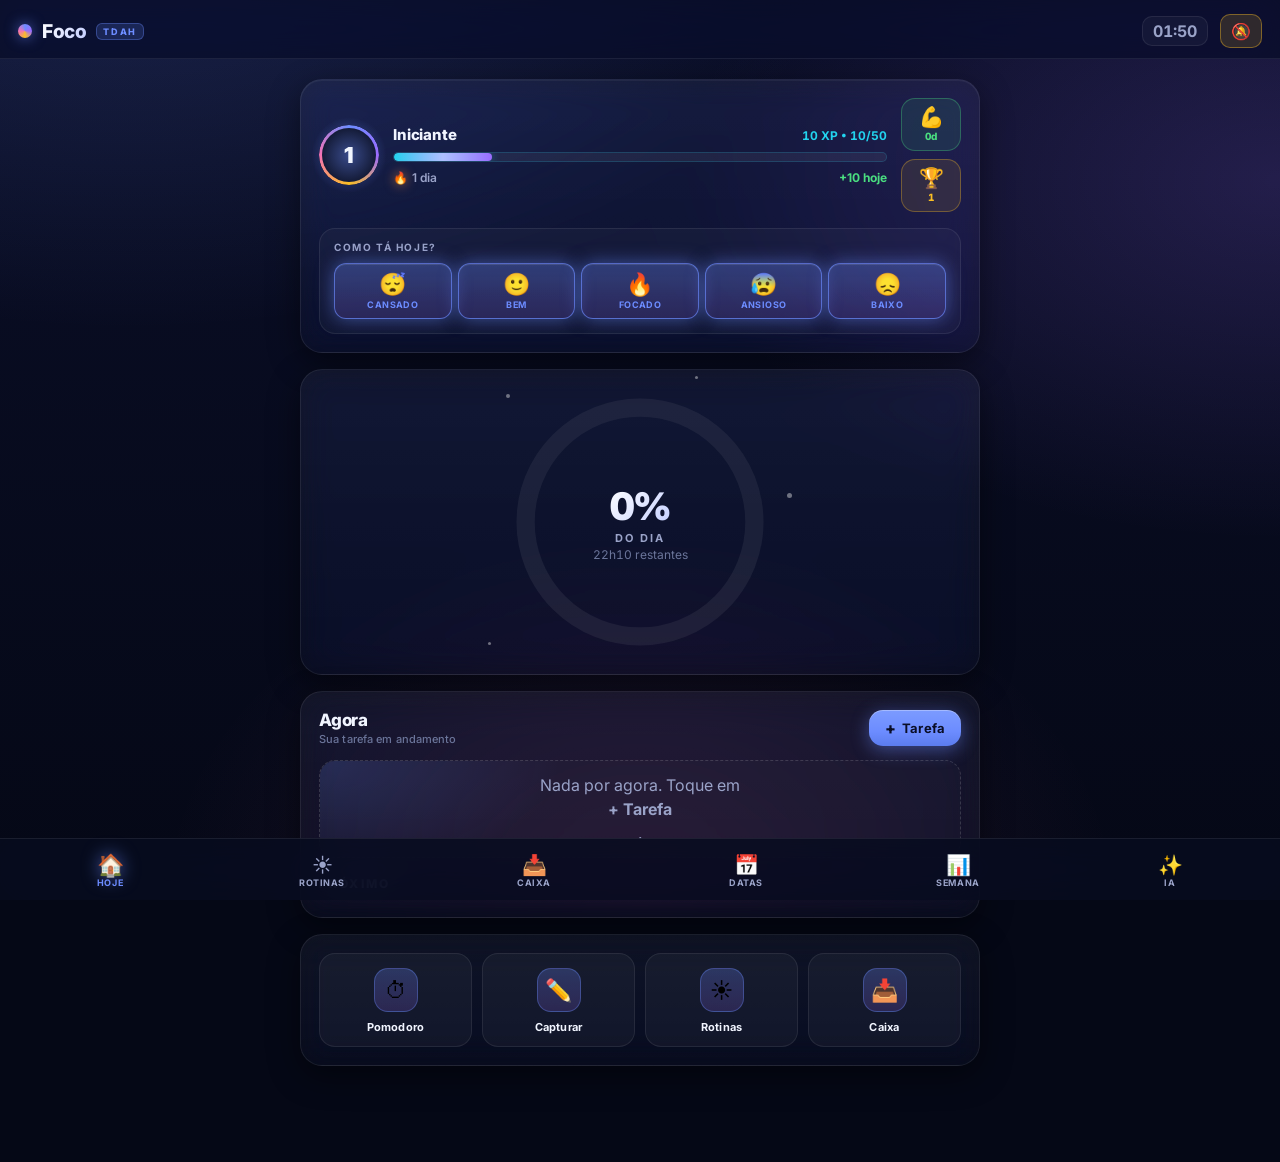
==== commit d3970ac4: "polish: anel do dia sem glow vazando + contraste IA - ring-fill: drop-shadow 10px -> 4px (estava vaz" ====
--- a/index.html
+++ b/index.html
@@ -100,6 +100,8 @@
             <div class="drs-star"></div>
             <div class="drs-star"></div>
             <div class="drs-star"></div>
+            <div class="drs-star"></div>
+            <div class="drs-star"></div>
           </div>
         </div>
       </section>
--- a/styles.css
+++ b/styles.css
@@ -166,8 +166,9 @@
   backdrop-filter: blur(16px) saturate(150%);
   -webkit-backdrop-filter: blur(16px) saturate(150%);
   position: relative;
-  overflow: hidden;
-}
+  overflow: clip;
+}
+.card.overflow-hidden { overflow: hidden; }
 .card.glass {
   background: linear-gradient(180deg, rgba(255,255,255,0.05), rgba(255,255,255,0.02));
   border: 1px solid var(--border);
@@ -518,7 +519,7 @@
   stroke-linecap: round;
   stroke-dasharray: 552.92;
   stroke-dashoffset: 552.92;
-  filter: drop-shadow(0 0 10px currentColor);
+  filter: drop-shadow(0 0 4px currentColor);
   transition: stroke-dashoffset 0.6s ease, stroke 0.6s ease;
 }
 .ring-pulse {
@@ -526,9 +527,8 @@
   stroke: var(--accent);
   stroke-width: 14;
   stroke-linecap: round;
-  opacity: 0.25;
-  filter: blur(4px);
-  transition: stroke-dashoffset 0.6s ease, stroke 0.6s ease;
+  opacity: 0;
+  display: none;
 }
 .day-ring-text {
   position: absolute;
@@ -552,7 +552,7 @@
 .ring-time { font-size: 12px; color: var(--muted-2); font-variant-numeric: tabular-nums; }
 
 .day-ring-stars {
-  position: absolute; inset: 0;
+  position: absolute; inset: -16px;
   pointer-events: none;
 }
 .drs-star {
@@ -562,9 +562,11 @@
   border-radius: 50%;
   animation: star-twinkle 3.4s ease-in-out infinite;
 }
-.drs-star:nth-child(1) { top: 12%; left: 18%; animation-delay: 0s; }
-.drs-star:nth-child(2) { top: 78%; left: 12%; animation-delay: 1.1s; width: 3px; height: 3px; }
-.drs-star:nth-child(3) { top: 32%; right: 14%; animation-delay: 2s; width: 5px; height: 5px; }
+.drs-star:nth-child(1) { top: 6%; left: 4%; animation-delay: 0s; }
+.drs-star:nth-child(2) { bottom: 8%; left: -2%; animation-delay: 1.1s; width: 3px; height: 3px; }
+.drs-star:nth-child(3) { top: 40%; right: -2%; animation-delay: 2s; width: 5px; height: 5px; }
+.drs-star:nth-child(4) { top: 0%; right: 30%; animation-delay: 0.6s; width: 3px; height: 3px; }
+.drs-star:nth-child(5) { bottom: -4%; left: 35%; animation-delay: 1.8s; width: 4px; height: 4px; }
 @keyframes star-twinkle {
   0%, 100% { opacity: 0.2; transform: scale(0.6); }
   50%      { opacity: 1; transform: scale(1.2); box-shadow: 0 0 8px rgba(255,255,255,0.5); }
@@ -1235,19 +1237,22 @@
   align-items: center;
   justify-content: space-between;
   margin-bottom: 10px;
+  gap: 10px;
 }
 .ia-sub-head h3 {
   font-size: 14px;
   font-weight: 800;
   letter-spacing: -0.01em;
+  color: var(--text);
 }
 .ia-empty {
   text-align: center;
-  color: var(--muted);
+  color: #d1d8f5;
   font-size: 13px;
-  padding: 18px;
-  background: rgba(255,255,255,0.02);
-  border: 1px dashed var(--border);
+  line-height: 1.55;
+  padding: 18px 20px;
+  background: rgba(255,255,255,0.04);
+  border: 1px dashed rgba(255,255,255,0.18);
   border-radius: 12px;
 }
 .ia-history-list, .ia-memory-list {
